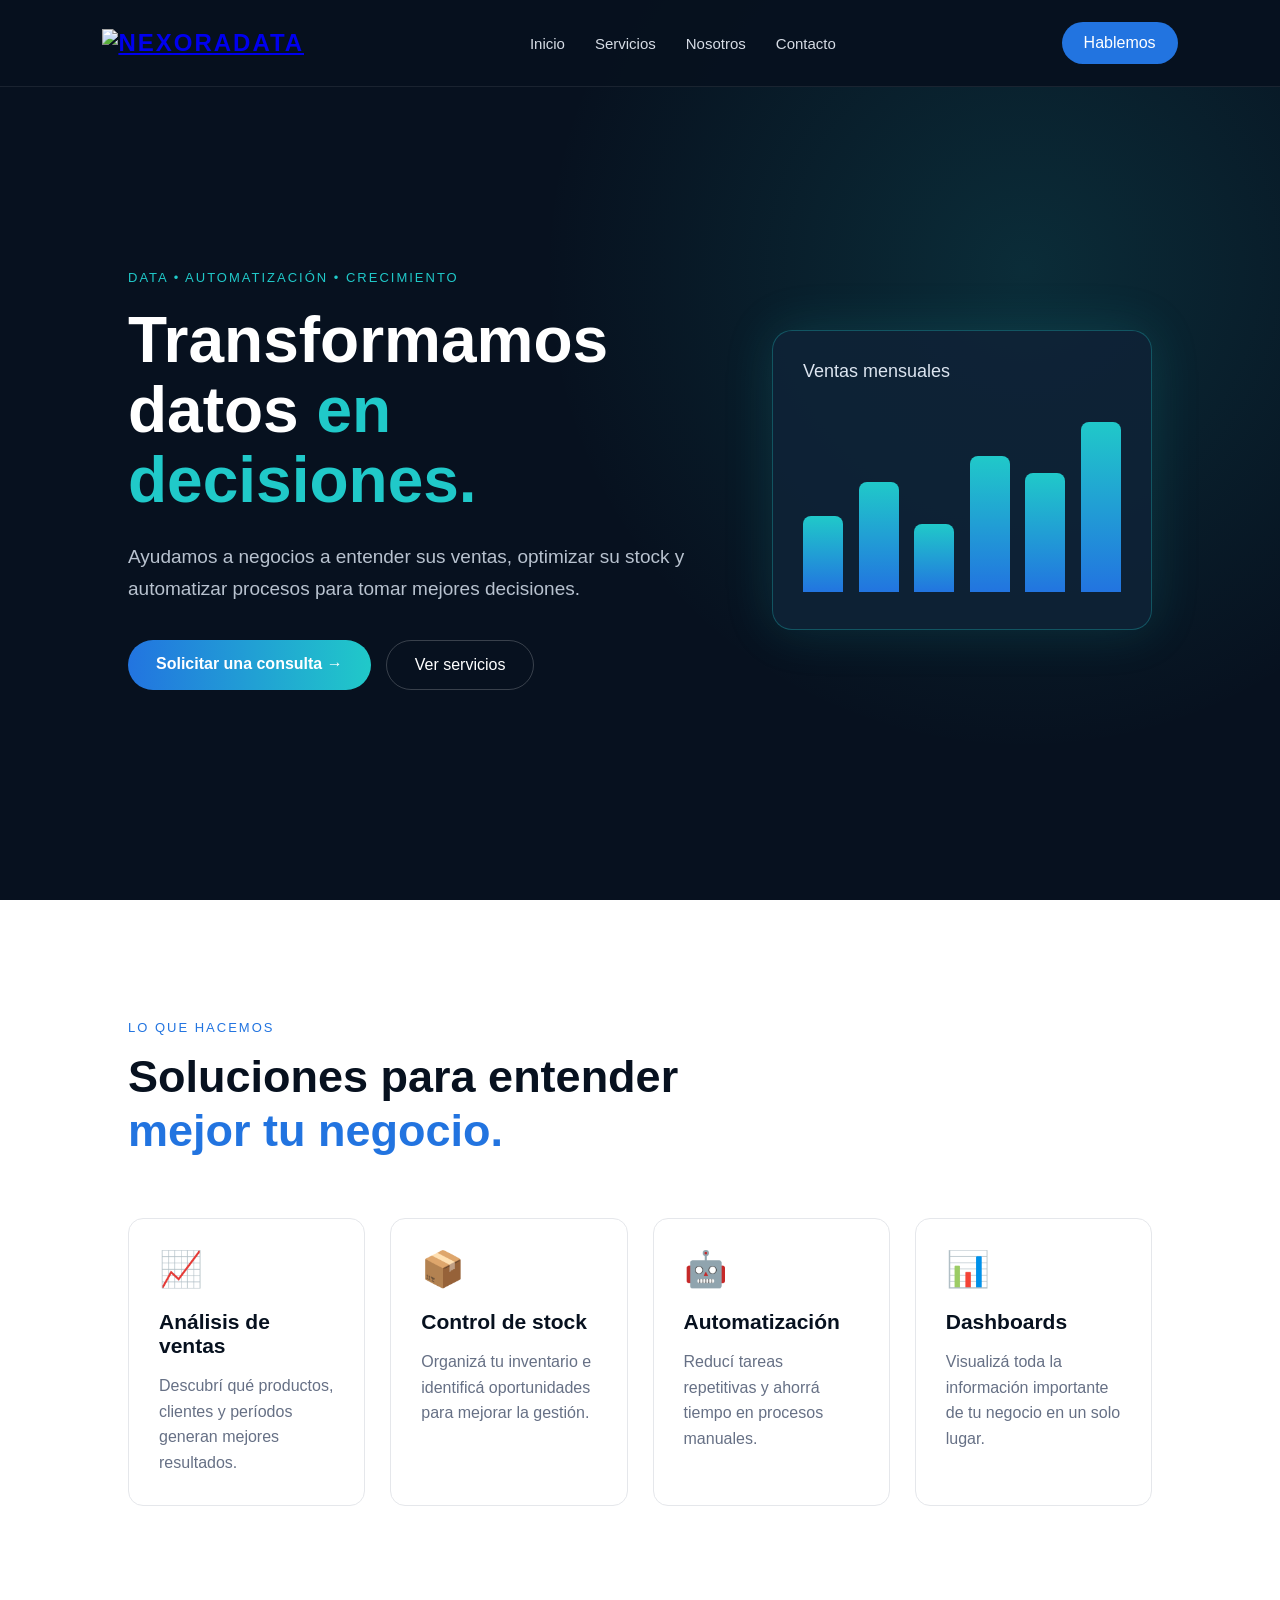
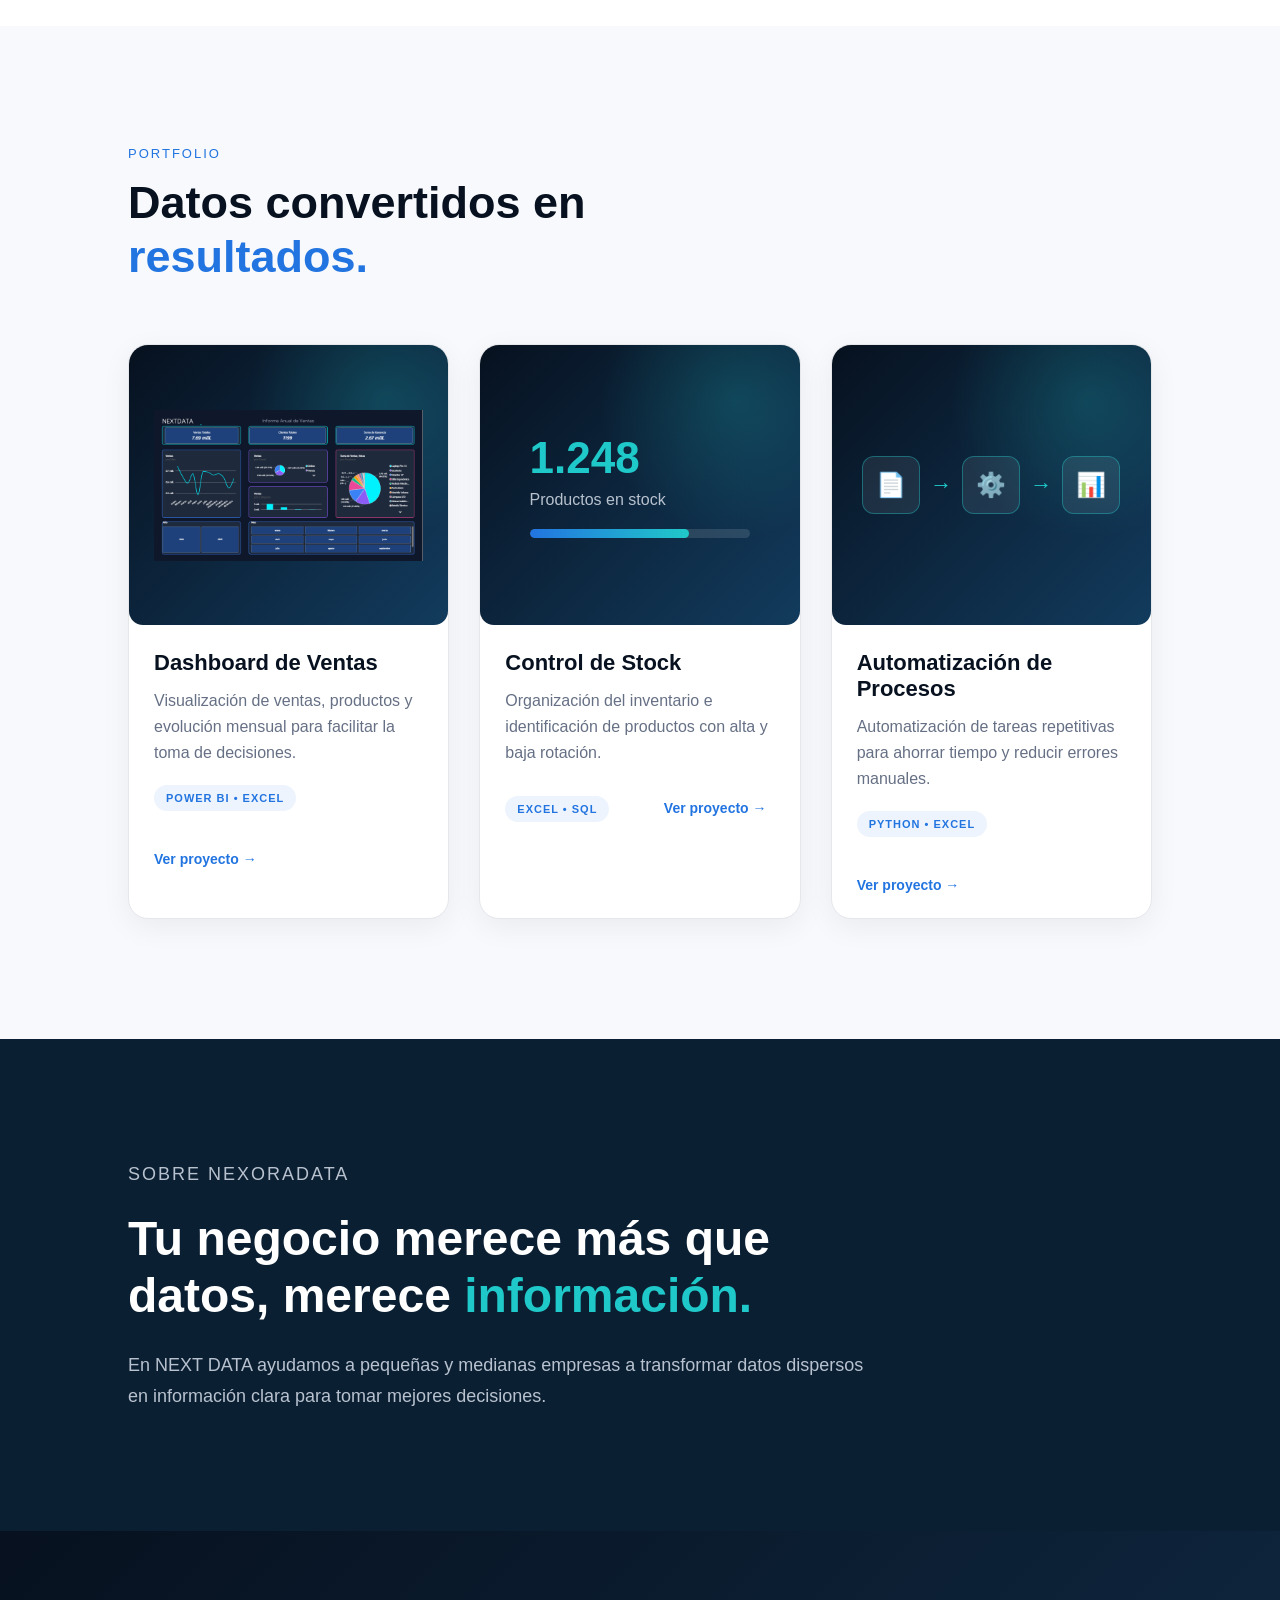
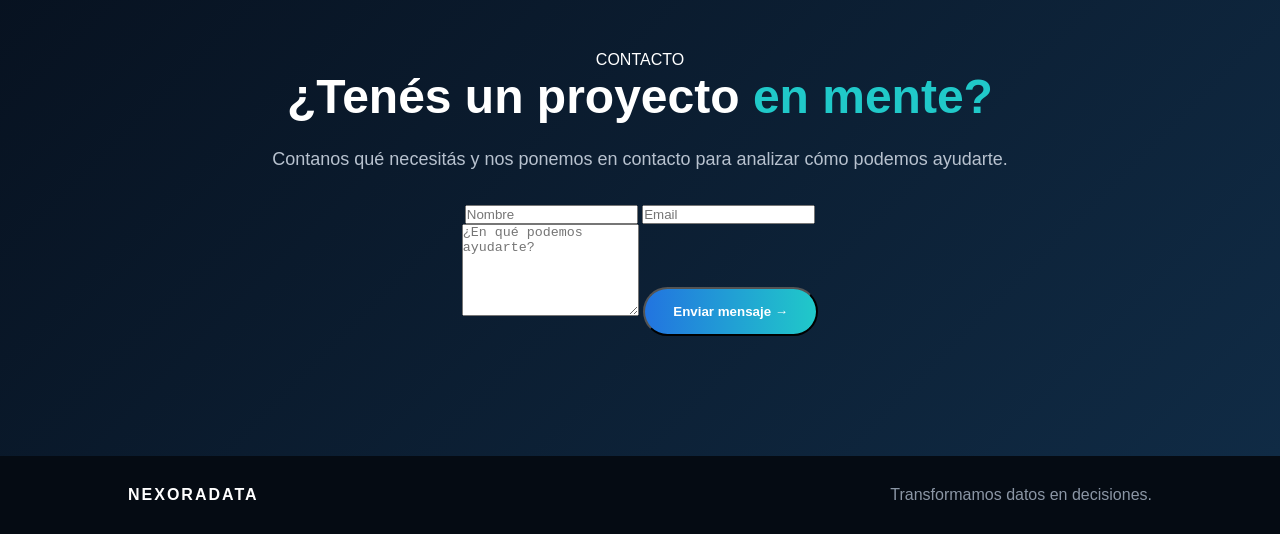
==== index.html @ c432105e "Update index.html" ====
<!DOCTYPE html>
<html lang="es">

<head>
    <meta charset="UTF-8">
    <meta name="viewport" content="width=device-width, initial-scale=1.0">

    <title>NEXORADATA | Transformamos datos en decisiones</title>

    <link rel="stylesheet" href="style.css">
</head>

<body>

    <!-- NAVEGACIÓN -->
    <header>

        <a href="#" class="logo">
            <img src="logo-nexoradata.png" alt="NEXORADATA">
        </a>

        <nav>
            <a href="#inicio">Inicio</a>
            <a href="#servicios">Servicios</a>
            <a href="#nosotros">Nosotros</a>
            <a href="#contacto">Contacto</a>
        </nav>

        <a href="#contacto" class="btn-nav">Hablemos</a>

    </header>


    <!-- INICIO -->
    <section id="inicio" class="hero">

        <div class="hero-text">

            <p class="tag">DATA • AUTOMATIZACIÓN • CRECIMIENTO</p>

            <h1>
                Transformamos datos
                <span>en decisiones.</span>
            </h1>

            <p class="hero-description">
                Ayudamos a negocios a entender sus ventas,
                optimizar su stock y automatizar procesos
                para tomar mejores decisiones.
            </p>

            <div class="hero-buttons">

                <a href="#contacto" class="btn-primary">
                    Solicitar una consulta →
                </a>

                <a href="#servicios" class="btn-secondary">
                    Ver servicios
                </a>

            </div>

        </div>


        <div class="hero-visual">

            <div class="dashboard-card">

                <div class="chart-title">
                    Ventas mensuales
                </div>

                <div class="chart">

                    <div class="bar bar1"></div>
                    <div class="bar bar2"></div>
                    <div class="bar bar3"></div>
                    <div class="bar bar4"></div>
                    <div class="bar bar5"></div>
                    <div class="bar bar6"></div>

                </div>

            </div>

        </div>

    </section>


    <!-- SERVICIOS -->
    <section id="servicios" class="services">

        <div class="section-title">

            <p>LO QUE HACEMOS</p>

            <h2>
                Soluciones para entender
                <span>mejor tu negocio.</span>
            </h2>

        </div>


        <div class="services-grid">

            <div class="service-card">

                <div class="icon">📈</div>

                <h3>Análisis de ventas</h3>

                <p>
                    Descubrí qué productos, clientes y períodos
                    generan mejores resultados.
                </p>

            </div>


            <div class="service-card">

                <div class="icon">📦</div>

                <h3>Control de stock</h3>

                <p>
                    Organizá tu inventario e identificá
                    oportunidades para mejorar la gestión.
                </p>

            </div>


            <div class="service-card">

                <div class="icon">🤖</div>

                <h3>Automatización</h3>

                <p>
                    Reducí tareas repetitivas y ahorrá
                    tiempo en procesos manuales.
                </p>

            </div>


            <div class="service-card">

                <div class="icon">📊</div>

                <h3>Dashboards</h3>

                <p>
                    Visualizá toda la información importante
                    de tu negocio en un solo lugar.
                </p>

            </div>

        </div>

    </section>


    <!-- PORTFOLIO -->
    <section id="portfolio" class="portfolio">

        <div class="section-title">

            <p>PORTFOLIO</p>

            <h2>
                Datos convertidos en
                <span>resultados.</span>
            </h2>

        </div>


        <div class="portfolio-grid">


            <!-- PROYECTO 1 -->
            <div class="portfolio-card">

                <div class="portfolio-visual dashboard-preview">

                    <img src="dashboard-ventas.png" alt="Dashboard de Ventas en Power BI">

                </div>

                <h3>Dashboard de Ventas</h3>

                <p>
                    Visualización de ventas, productos y evolución
                    mensual para facilitar la toma de decisiones.
                </p>

                <span class="portfolio-tag">
                    POWER BI • EXCEL
                </span>

                <a href="proyecto-ventas.html" class="portfolio-link">
                    Ver proyecto →
                </a>

            </div>


            <!-- PROYECTO 2 -->
            <div class="portfolio-card">

                <div class="portfolio-visual">

                    <div class="stock-dashboard">

                        <div class="stock-number">
                            1.248
                        </div>

                        <div class="stock-label">
                            Productos en stock
                        </div>

                        <div class="stock-progress">

                            <div class="progress-fill"></div>

                        </div>

                    </div>

                </div>

                <h3>Control de Stock</h3>

                <p>
                    Organización del inventario e identificación
                    de productos con alta y baja rotación.
                </p>

                <span class="portfolio-tag">
                    EXCEL • SQL
                </span>

                <a href="#" class="portfolio-link">
                    Ver proyecto →
                </a>

            </div>


            <!-- PROYECTO 3 -->
            <div class="portfolio-card">

                <div class="portfolio-visual">

                    <div class="automation-visual">

                        <div class="automation-box">
                            📄
                        </div>

                        <div class="automation-arrow">
                            →
                        </div>

                        <div class="automation-box">
                            ⚙️
                        </div>

                        <div class="automation-arrow">
                            →
                        </div>

                        <div class="automation-box">
                            📊
                        </div>

                    </div>

                </div>

                <h3>Automatización de Procesos</h3>

                <p>
                    Automatización de tareas repetitivas para
                    ahorrar tiempo y reducir errores manuales.
                </p>

                <span class="portfolio-tag">
                    PYTHON • EXCEL
                </span>

                <a href="#" class="portfolio-link">
                    Ver proyecto →
                </a>

            </div>


        </div>

    </section>


    <!-- NOSOTROS -->
    <section id="nosotros" class="about">

        <div class="about-content">

            <p class="tag">
                SOBRE NEXORADATA
            </p>

            <h2>
                Tu negocio merece más que datos,
                merece <span>información.</span>
            </h2>

            <p>
                En NEXT DATA ayudamos a pequeñas y medianas
                empresas a transformar datos dispersos en
                información clara para tomar mejores decisiones.
            </p>

        </div>

    </section>

    <!-- CONTACTO -->
    <section id="contacto" class="contact">

        <div class="contact-content">

            <div class="contact-text">
                <span class="section-tag">CONTACTO</span>

                <h2>
                    ¿Tenés un proyecto
                    <span>en mente?</span>
                </h2>

                <p>
                    Contanos qué necesitás y nos ponemos en contacto
                    para analizar cómo podemos ayudarte.
                </p>
            </div>

            <form class="contact-form" action="https://formspree.io/f/mrpgjbvw" method="POST">

                <div class="form-row">

                    <input type="text" name="nombre" placeholder="Nombre" required>

                    <input type="email" name="email" placeholder="Email" required>

                </div>

                <textarea name="mensaje" placeholder="¿En qué podemos ayudarte?" rows="6" required></textarea>

                <button type="submit" class="btn-primary">
                    Enviar mensaje →
                </button>

            </form>

        </div>

    </section>
    <!-- FOOTER -->
    <footer>

        <div>
            <strong>NEXORADATA</strong>
        </div>

        <p>
            Transformamos datos en decisiones.
        </p>

    </footer>


    <script src="script.js"></script>

</body>
<script>
    const form = document.querySelector(".contact-form");

    form.addEventListener("submit", async function (event) {
        event.preventDefault();

        const button = form.querySelector("button");

        button.disabled = true;
        button.textContent = "Enviando...";

        const data = new FormData(form);

        try {
            const response = await fetch(form.action, {
                method: "POST",
                body: data,
                headers: {
                    "Accept": "application/json"
                }
            });

            if (response.ok) {
                form.reset();
                button.textContent = "¡Mensaje enviado! ✓";

                setTimeout(() => {
                    button.disabled = false;
                    button.textContent = "Enviar mensaje →";
                }, 4000);

            } else {
                button.disabled = false;
                button.textContent = "Error al enviar";
            }

        } catch (error) {
            button.disabled = false;
            button.textContent = "Error al enviar";
        }
    });
</script>

</html>
---- style.css ----
/* =========================
   CONFIGURACIÓN GENERAL
========================= */

* {
    margin: 0;
    padding: 0;
    box-sizing: border-box;
}

html {
    scroll-behavior: smooth;
}

body {
    font-family: Arial, Helvetica, sans-serif;
    background-color: #07111f;
    color: #ffffff;
}


/* =========================
   NAVEGACIÓN
========================= */

header {
    width: 100%;
    padding: 22px 8%;

    display: flex;
    align-items: center;
    justify-content: space-between;

    position: fixed;
    top: 0;

    background: rgba(7, 17, 31, 0.95);

    z-index: 1000;

    border-bottom: 1px solid rgba(255, 255, 255, 0.08);
}

.logo {
    font-size: 24px;
    font-weight: bold;
    letter-spacing: 2px;
}

.logo span {
    color: #20c9c9;
}

nav {
    display: flex;
    gap: 30px;
}

nav a {
    color: #d6dce5;
    text-decoration: none;
    font-size: 15px;

    transition: 0.3s;
}

nav a:hover {
    color: #20c9c9;
}

.btn-nav {
    text-decoration: none;

    background: #2274e0;

    color: white;

    padding: 12px 22px;

    border-radius: 30px;

    transition: 0.3s;
}

.btn-nav:hover {
    transform: translateY(-2px);
    background: #20c9c9;
}


/* =========================
   HERO
========================= */

.hero {

    min-height: 100vh;

    display: flex;

    align-items: center;

    justify-content: space-between;

    padding:

        140px 10% 80px;

    gap: 60px;

    background:

        radial-gradient(circle at 80% 30%,
            rgba(32, 201, 201, 0.15),
            transparent 40%),

        #07111f;
}


.hero-text {
    max-width: 600px;
}

.tag {

    color: #20c9c9;

    font-size: 13px;

    letter-spacing: 2px;

    margin-bottom: 20px;
}


.hero h1 {

    font-size: 64px;

    line-height: 1.1;

    margin-bottom: 25px;
}

.hero h1 span {

    color: #20c9c9;
}


.hero-description {

    font-size: 19px;

    line-height: 1.7;

    color: #b8c2cf;

    margin-bottom: 35px;
}


.hero-buttons {

    display: flex;

    gap: 15px;
}


.btn-primary {

    display: inline-block;

    text-decoration: none;

    background: linear-gradient(90deg,
            #2274e0,
            #20c9c9);

    color: white;

    padding: 15px 28px;

    border-radius: 30px;

    transition: 0.3s;

    font-weight: bold;
}

.btn-primary:hover {

    transform:

        translateY(-3px);
}


.btn-secondary {

    display: inline-block;

    text-decoration: none;

    border:

        1px solid rgba(255, 255, 255, 0.2);

    color: white;

    padding:

        15px 28px;

    border-radius: 30px;

    transition: 0.3s;
}

.btn-secondary:hover {

    background:

        rgba(255, 255, 255, 0.08);
}


/* =========================
   DASHBOARD VISUAL
========================= */

.hero-visual {

    display: flex;

    align-items: center;

    justify-content: center;
}


.dashboard-card {

    width: 380px;

    height: 300px;

    padding: 30px;

    border-radius: 20px;

    background:

        rgba(15, 35, 55, 0.9);

    border:

        1px solid rgba(32, 201, 201, 0.3);

    box-shadow:

        0 0 50px rgba(32, 201, 201, 0.15);
}


.chart-title {

    font-size: 18px;

    margin-bottom: 40px;

    color: #dce5f0;
}


.chart {

    height: 170px;

    display: flex;

    align-items: flex-end;

    justify-content: space-between;

    gap: 15px;
}


.bar {

    width: 40px;

    background:

        linear-gradient(to top,
            #2274e0,
            #20c9c9);

    border-radius:

        8px 8px 0 0;

    transition: 0.3s;
}


.bar:hover {

    transform:

        scaleY(1.08);

    transform-origin:

        bottom;
}


.bar1 {
    height: 45%;
}

.bar2 {
    height: 65%;
}

.bar3 {
    height: 40%;
}

.bar4 {
    height: 80%;
}

.bar5 {
    height: 70%;
}

.bar6 {
    height: 100%;
}


/* =========================
   SERVICIOS
========================= */

.services {

    padding:

        120px 10%;

    background:

        #ffffff;

    color:

        #07111f;
}


.section-title {

    max-width:

        650px;

    margin-bottom:

        60px;
}


.section-title p {

    color:

        #2274e0;

    font-size:

        13px;

    letter-spacing:

        2px;

    margin-bottom:

        15px;
}


.section-title h2 {

    font-size:

        45px;

    line-height:

        1.2;
}


.section-title h2 span {

    color:

        #2274e0;
}


.services-grid {

    display:

        grid;

    grid-template-columns:

        repeat(4, 1fr);

    gap:

        25px;
}


.service-card {

    padding:

        30px;

    border-radius:

        15px;

    border:

        1px solid #e5e7eb;

    transition:

        0.3s;
}


.service-card:hover {

    transform:

        translateY(-8px);

    box-shadow:

        0 15px 40px rgba(0, 0, 0, 0.08);
}


.icon {

    font-size:

        35px;

    margin-bottom:

        20px;
}


.service-card h3 {

    font-size:

        21px;

    margin-bottom:

        15px;
}


.service-card p {

    color:

        #667085;

    line-height:

        1.6;
}


/* =========================
   NOSOTROS
========================= */

.about {

    padding:

        120px 10%;

    background:

        #0b1f33;
}


.about-content {

    max-width:

        750px;
}


.about h2 {

    font-size:

        48px;

    line-height:

        1.2;

    margin-bottom:

        25px;
}


.about h2 span {

    color:

        #20c9c9;
}


.about p {

    font-size:

        18px;

    color:

        #b8c2cf;

    line-height:

        1.7;
}


/* =========================
   CONTACTO
========================= */

.contact {

    text-align:

        center;

    padding:

        120px 10%;

    background:

        linear-gradient(135deg,
            #07111f,
            #102b45);
}


.contact h2 {

    font-size:

        48px;

    max-width:

        750px;

    margin:

        auto;

    margin-bottom:

        25px;
}


.contact h2 span {

    color:

        #20c9c9;
}


.contact p {

    color:

        #b8c2cf;

    font-size:

        18px;

    margin-bottom:

        35px;
}


/* =========================
   FOOTER
========================= */

footer {

    padding:

        30px 10%;

    display:

        flex;

    justify-content:

        space-between;

    align-items:

        center;

    background:

        #050b13;

    color:

        #8b96a5;
}


footer strong {

    color:

        white;

    letter-spacing:

        2px;
}


/* =========================
   RESPONSIVE
========================= */

@media (max-width: 900px) {

    nav {

        display:

            none;
    }


    .hero {

        flex-direction:

            column;

        text-align:

            center;
    }


    .hero-buttons {

        justify-content:

            center;
    }


    .hero h1 {

        font-size:

            48px;
    }


    .services-grid {

        grid-template-columns:

            repeat(2, 1fr);
    }
}


@media (max-width: 600px) {

    .hero h1 {

        font-size:

            38px;
    }


    .dashboard-card {

        width:

            100%;
    }


    .services-grid {

        grid-template-columns:

            1fr;
    }


    .section-title h2,

    .about h2,

    .contact h2 {

        font-size:

            35px;
    }


    footer {

        flex-direction:

            column;

        gap:

            10px;

        text-align:

            center;
    }
}

/* =========================
   PORTFOLIO
========================= */

.portfolio {
    padding: 120px 10%;
    background: #f7f9fc;
    color: #07111f;
}

.portfolio-grid {
    display: grid;
    grid-template-columns: repeat(3, 1fr);
    gap: 30px;
}

/* TARJETAS */

.portfolio-card {
    background: #ffffff;
    border-radius: 20px;
    border: 1px solid #e5e7eb;
    overflow: hidden;
    transition: all 0.35s ease;
    box-shadow: 0 8px 30px rgba(7, 17, 31, 0.06);
}

.portfolio-card:hover {
    transform: translateY(-10px);
    box-shadow: 0 25px 60px rgba(7, 17, 31, 0.13);
}

/* VISUAL DEL PROYECTO */

.portfolio-visual {
    height: 210px;
    background:
        radial-gradient(circle at 80% 20%,
            rgba(32, 201, 201, 0.20),
            transparent 40%),
        linear-gradient(135deg, #07111f, #123b5d);

    display: flex;
    align-items: center;
    justify-content: center;

    padding: 25px;
}

/* CONTENIDO */

.portfolio-card h3 {
    font-size: 22px;
    margin: 25px 25px 12px;
}

.portfolio-card p {
    color: #667085;
    line-height: 1.6;
    margin: 0 25px 20px;
}

.portfolio-tag {
    display: inline-block;

    margin: 0 25px 25px;

    padding: 7px 12px;

    border-radius: 20px;

    background: rgba(34, 116, 224, 0.08);

    color: #2274e0;

    font-size: 11px;

    letter-spacing: 1px;

    font-weight: bold;
}

/* =========================
   MINI DASHBOARD
========================= */

.mini-dashboard {
    width: 88%;
}

.dashboard-top {
    display: flex;
    justify-content: space-between;
    align-items: center;

    color: white;

    margin-bottom: 25px;
}

.dashboard-top span {
    font-size: 11px;
    color: #9fb6c9;
    letter-spacing: 1px;
}

.dashboard-top strong {
    font-size: 25px;
}

.mini-chart {
    height: 100px;

    display: flex;
    align-items: flex-end;
    justify-content: space-between;

    gap: 10px;
}

.mini-bar {
    width: 100%;

    background: linear-gradient(to top,
            #2274e0,
            #20c9c9);

    border-radius: 5px 5px 0 0;

    transition: 0.3s;
}

.mini-bar:hover {
    transform: scaleY(1.08);
    transform-origin: bottom;
}

.b1 {
    height: 40%;
}

.b2 {
    height: 65%;
}

.b3 {
    height: 50%;
}

.b4 {
    height: 90%;
}

.b5 {
    height: 75%;
}

/* =========================
   STOCK DASHBOARD
========================= */

.stock-dashboard {
    width: 82%;
    color: white;
}

.stock-number {
    font-size: 44px;
    font-weight: bold;
    color: #20c9c9;
}

.stock-label {
    color: #b8c2cf;

    margin-top: 8px;
    margin-bottom: 20px;
}

.stock-progress {
    width: 100%;
    height: 9px;

    background: rgba(255, 255, 255, 0.12);

    border-radius: 20px;

    overflow: hidden;
}

.progress-fill {
    width: 72%;
    height: 100%;

    background: linear-gradient(90deg,
            #2274e0,
            #20c9c9);

    border-radius: 20px;
}

/* =========================
   AUTOMATIZACIÓN
========================= */

.automation-visual {
    display: flex;
    align-items: center;
    justify-content: center;

    gap: 10px;
}

.automation-box {
    width: 58px;
    height: 58px;

    background: rgba(255, 255, 255, 0.08);

    border: 1px solid rgba(32, 201, 201, 0.4);

    border-radius: 12px;

    display: flex;
    align-items: center;
    justify-content: center;

    font-size: 24px;

    transition: 0.3s;
}

.automation-box:hover {
    transform: translateY(-5px);
    background: rgba(32, 201, 201, 0.12);
}

.automation-arrow {
    color: #20c9c9;
    font-size: 22px;
    font-weight: bold;
}

/* =========================
   RESPONSIVE PORTFOLIO
========================= */

@media (max-width: 1100px) {

    .portfolio-grid {
        grid-template-columns: repeat(2, 1fr);
    }

}

@media (max-width: 900px) {

    .portfolio-grid {
        grid-template-columns: 1fr;
    }

    .portfolio-card {
        max-width: 600px;
        margin: auto;
        width: 100%;
    }

}

@media (max-width: 600px) {

    .portfolio {
        padding: 90px 6%;
    }

    .portfolio-visual {
        height: 190px;
    }

    .portfolio-card h3 {
        font-size: 20px;
    }

}

/* =========================
   BOTÓN DE PROYECTOS
========================= */

.portfolio-link {
    display: block;

    margin: 0 25px 25px;

    color: #2274e0;

    text-decoration: none;

    font-size: 14px;

    font-weight: bold;

    transition: 0.3s;
}

.portfolio-link:hover {
    color: #20c9c9;

    transform: translateX(5px);
}
/* =========================
   DASHBOARD POWER BI
========================= */

.dashboard-preview {
    width: 100%;
    height: 280px;
    overflow: hidden;
    border-radius: 14px;
    display: flex;
    align-items: center;
    justify-content: center;
}

.dashboard-preview img {
    width: 100%;
    height: 100%;
    object-fit: contain;
    display: block;
}
.portfolio-visual {
    width: 100%;
    height: 280px;
    overflow: hidden;
    border-radius: 14px;
    display: flex;
    align-items: center;
    justify-content: center;
}

.portfolio-visual img {
    width: 100%;
    height: 100%;
    object-fit: contain;
    display: block;
}
.portfolio-card {
    transition: transform 0.3s ease, box-shadow 0.3s ease;
}

.portfolio-card:hover {
    transform: translateY(-6px);
    box-shadow: 0 12px 30px rgba(0, 0, 0, 0.18);
}
.portfolio-link {
    display: inline-block;
    margin-top: 15px;
    font-weight: 600;
    text-decoration: none;
    transition: transform 0.2s ease;
}

.portfolio-link:hover {
    transform: translateX(5px);
}
/* =========================
   PÁGINA DE PROYECTO
========================= */

.project-detail {
    max-width: 1200px;
    margin: 0 auto;
    padding: 80px 20px;
}

.project-hero {
    text-align: center;
    margin-bottom: 50px;
}

.project-hero h1 {
    font-size: 42px;
    margin: 15px 0;
}

.project-hero p {
    max-width: 750px;
    margin: 0 auto;
    line-height: 1.7;
}

.project-dashboard {
    width: 100%;
    background: #fff;
    border-radius: 18px;
    padding: 20px;
    box-sizing: border-box;
    box-shadow: 0 15px 40px rgba(0, 0, 0, 0.12);
    margin-bottom: 50px;
}

.project-dashboard img {
    width: 100%;
    height: auto;
    display: block;
    border-radius: 10px;
}

.project-info {
    display: grid;
    grid-template-columns: repeat(3, 1fr);
    gap: 25px;
    margin-bottom: 50px;
}

.project-info > div {
    padding: 25px;
    border-radius: 14px;
    background: rgba(255, 255, 255, 0.05);
}

.project-info h2 {
    margin-bottom: 10px;
}

.project-info p {
    line-height: 1.6;
}

.project-back {
    text-align: center;
}

.project-back a {
    text-decoration: none;
    font-weight: 600;
}

@media (max-width: 768px) {

    .project-hero h1 {
        font-size: 32px;
    }

    .project-info {
        grid-template-columns: 1fr;
    }

}
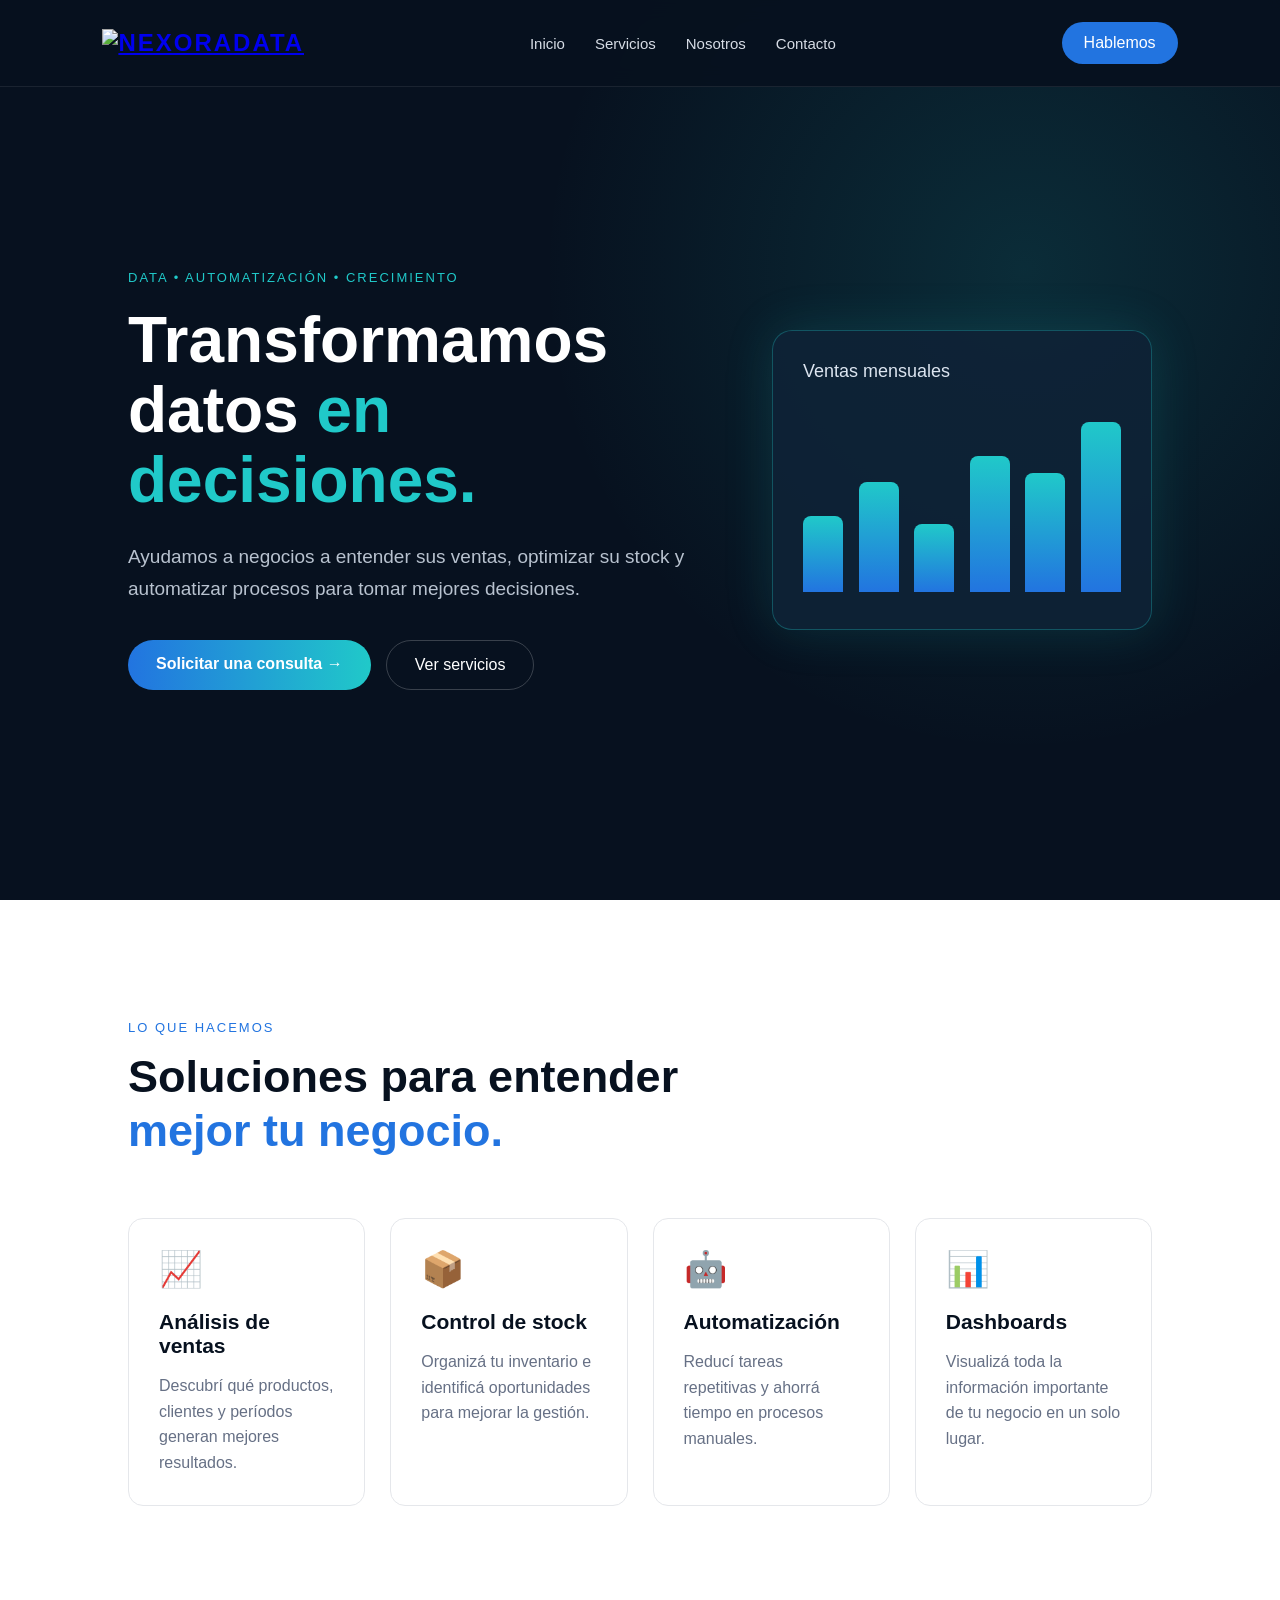
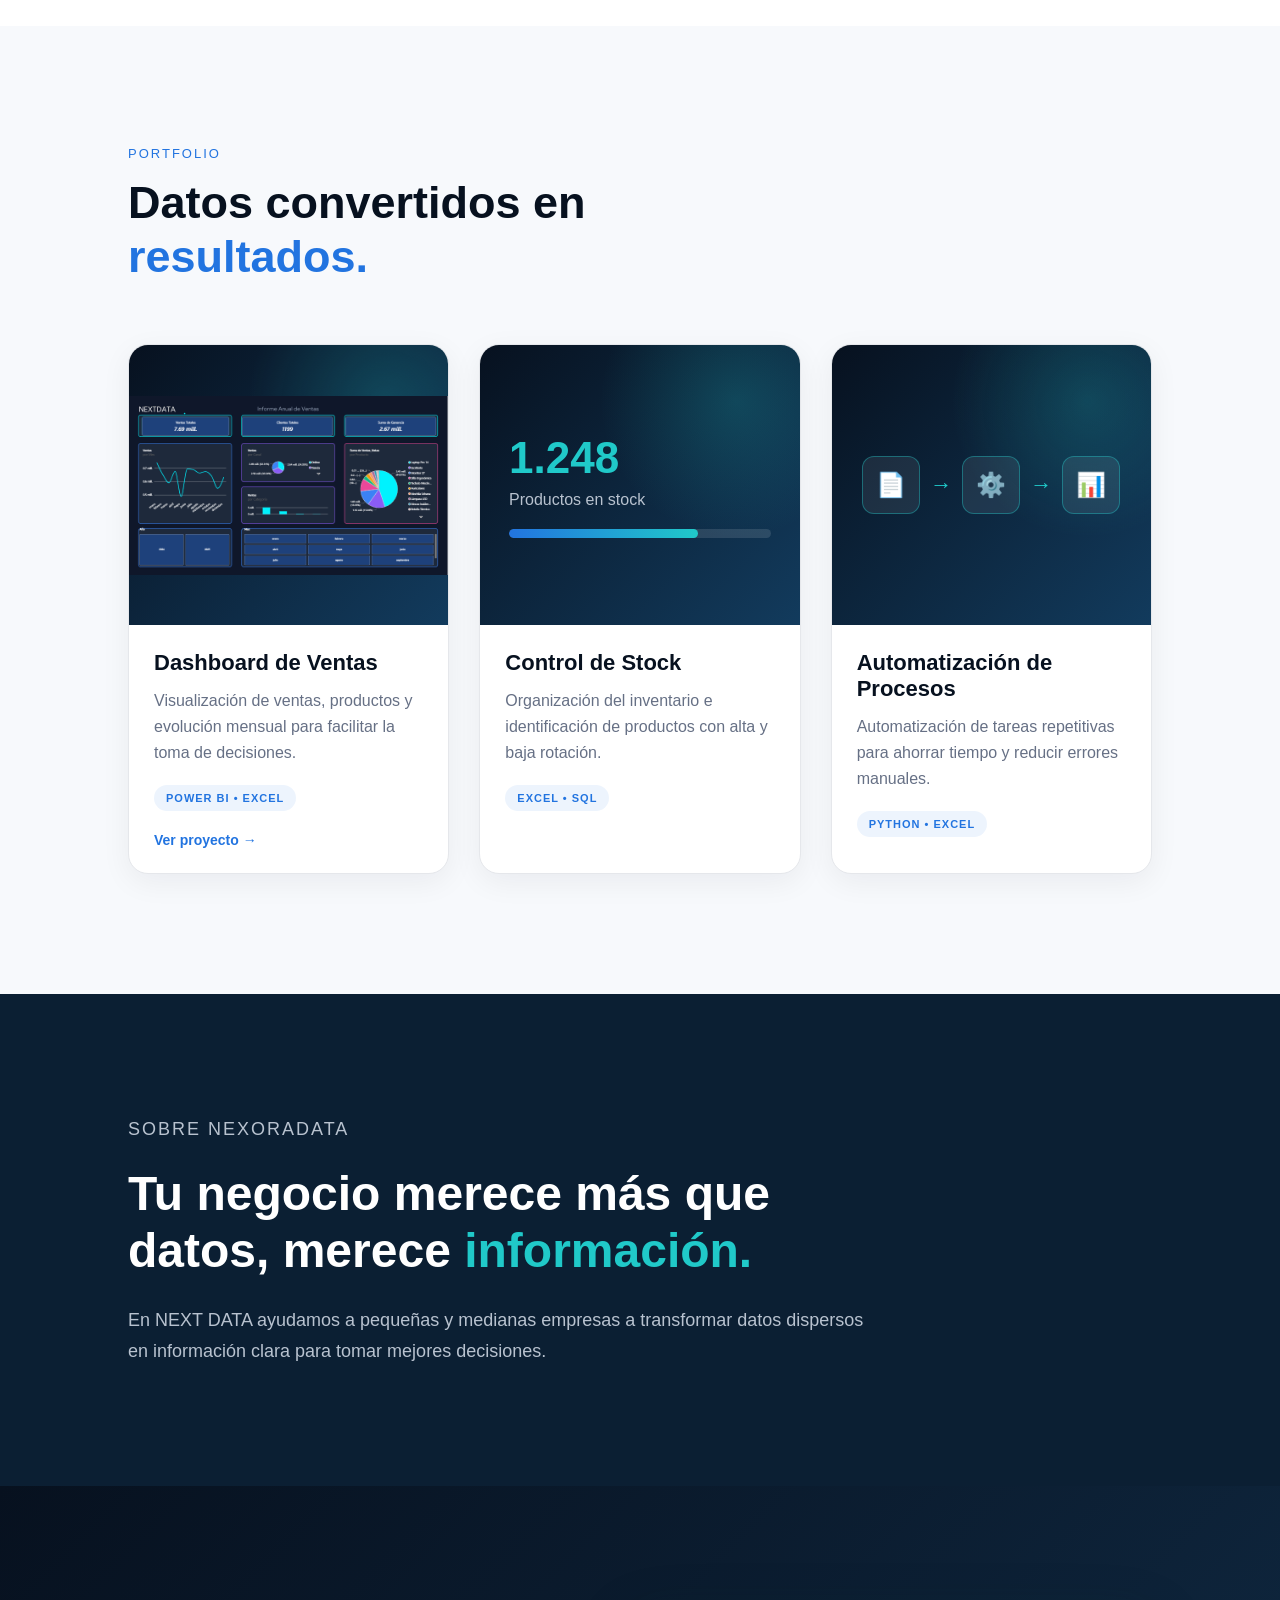
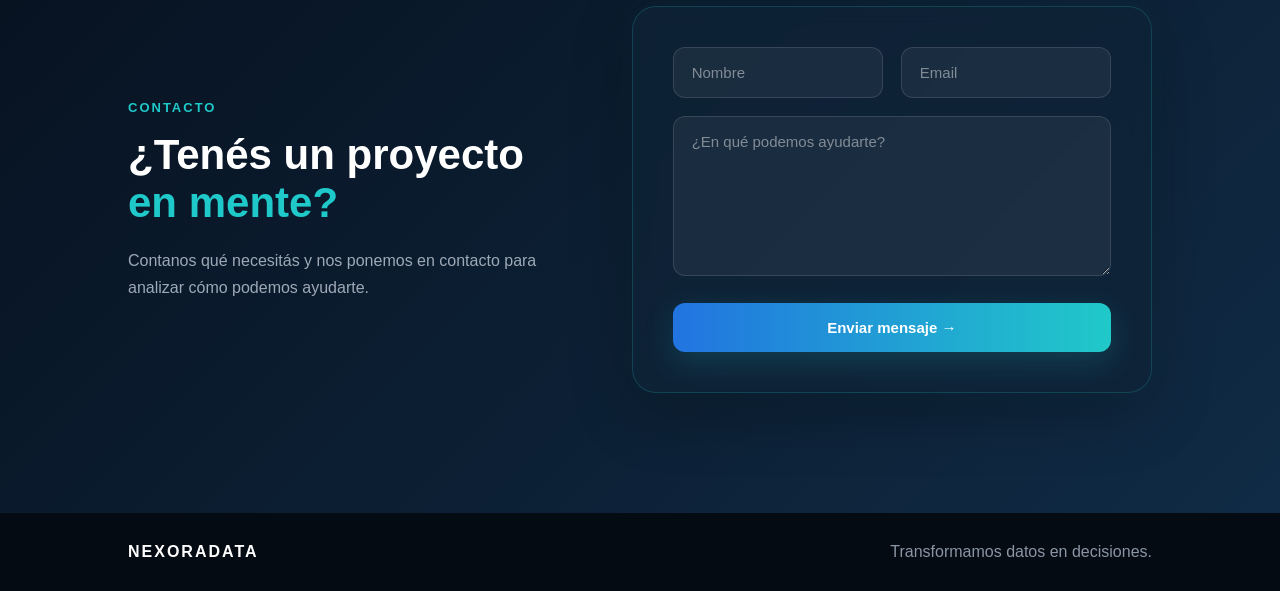
==== commit 260e58b4: "Update index.html" ====
--- a/index.html
+++ b/index.html
@@ -248,10 +248,6 @@
                     EXCEL • SQL
                 </span>
 
-                <a href="#" class="portfolio-link">
-                    Ver proyecto →
-                </a>
-
             </div>
 
 
@@ -296,10 +292,6 @@
                 <span class="portfolio-tag">
                     PYTHON • EXCEL
                 </span>
-
-                <a href="#" class="portfolio-link">
-                    Ver proyecto →
-                </a>
 
             </div>
 
--- a/style.css
+++ b/style.css
@@ -1,3 +1,4 @@
+
 /* =========================
    CONFIGURACIÓN GENERAL
 ========================= */
@@ -33,12 +34,15 @@
 
     position: fixed;
     top: 0;
+    left: 0;
 
     background: rgba(7, 17, 31, 0.95);
 
     z-index: 1000;
 
     border-bottom: 1px solid rgba(255, 255, 255, 0.08);
+
+    backdrop-filter: blur(10px);
 }
 
 .logo {
@@ -60,7 +64,6 @@
     color: #d6dce5;
     text-decoration: none;
     font-size: 15px;
-
     transition: 0.3s;
 }
 
@@ -70,15 +73,10 @@
 
 .btn-nav {
     text-decoration: none;
-
     background: #2274e0;
-
     color: white;
-
     padding: 12px 22px;
-
     border-radius: 30px;
-
     transition: 0.3s;
 }
 
@@ -93,91 +91,68 @@
 ========================= */
 
 .hero {
-
     min-height: 100vh;
 
     display: flex;
-
     align-items: center;
-
     justify-content: space-between;
 
-    padding:
-
-        140px 10% 80px;
+    padding: 140px 10% 80px;
 
     gap: 60px;
 
     background:
-
-        radial-gradient(circle at 80% 30%,
+        radial-gradient(
+            circle at 80% 30%,
             rgba(32, 201, 201, 0.15),
-            transparent 40%),
-
+            transparent 40%
+        ),
         #07111f;
 }
-
 
 .hero-text {
     max-width: 600px;
 }
 
 .tag {
-
     color: #20c9c9;
-
     font-size: 13px;
-
     letter-spacing: 2px;
-
     margin-bottom: 20px;
 }
 
-
 .hero h1 {
-
     font-size: 64px;
-
     line-height: 1.1;
-
     margin-bottom: 25px;
 }
 
 .hero h1 span {
-
     color: #20c9c9;
 }
 
-
 .hero-description {
-
     font-size: 19px;
-
     line-height: 1.7;
-
     color: #b8c2cf;
-
     margin-bottom: 35px;
 }
 
-
 .hero-buttons {
-
     display: flex;
-
     gap: 15px;
 }
 
-
 .btn-primary {
-
     display: inline-block;
 
     text-decoration: none;
 
-    background: linear-gradient(90deg,
-            #2274e0,
-            #20c9c9);
+    background: linear-gradient(
+        90deg,
+        #2274e0,
+        #20c9c9
+    );
 
     color: white;
 
@@ -191,28 +166,19 @@
 }
 
 .btn-primary:hover {
-
-    transform:
-
-        translateY(-3px);
-}
-
+    transform: translateY(-3px);
+}
 
 .btn-secondary {
-
     display: inline-block;
 
     text-decoration: none;
 
-    border:
-
-        1px solid rgba(255, 255, 255, 0.2);
+    border: 1px solid rgba(255, 255, 255, 0.2);
 
     color: white;
 
-    padding:
-
-        15px 28px;
+    padding: 15px 28px;
 
     border-radius: 30px;
 
@@ -220,10 +186,7 @@
 }
 
 .btn-secondary:hover {
-
-    background:
-
-        rgba(255, 255, 255, 0.08);
+    background: rgba(255, 255, 255, 0.08);
 }
 
 
@@ -232,679 +195,390 @@
 ========================= */
 
 .hero-visual {
-
-    display: flex;
-
-    align-items: center;
-
-    justify-content: center;
-}
-
-
-.dashboard-card {
-
-    width: 380px;
-
-    height: 300px;
-
-    padding: 30px;
-
-    border-radius: 20px;
-
-    background:
-
-        rgba(15, 35, 55, 0.9);
-
-    border:
-
-        1px solid rgba(32, 201, 201, 0.3);
-
-    box-shadow:
-
-        0 0 50px rgba(32, 201, 201, 0.15);
-}
-
-
-.chart-title {
-
-    font-size: 18px;
-
-    margin-bottom: 40px;
-
-    color: #dce5f0;
-}
-
-
-.chart {
-
-    height: 170px;
-
-    display: flex;
-
-    align-items: flex-end;
-
-    justify-content: space-between;
-
-    gap: 15px;
-}
-
-
-.bar {
-
-    width: 40px;
-
-    background:
-
-        linear-gradient(to top,
-            #2274e0,
-            #20c9c9);
-
-    border-radius:
-
-        8px 8px 0 0;
-
-    transition: 0.3s;
-}
-
-
-.bar:hover {
-
-    transform:
-
-        scaleY(1.08);
-
-    transform-origin:
-
-        bottom;
-}
-
-
-.bar1 {
-    height: 45%;
-}
-
-.bar2 {
-    height: 65%;
-}
-
-.bar3 {
-    height: 40%;
-}
-
-.bar4 {
-    height: 80%;
-}
-
-.bar5 {
-    height: 70%;
-}
-
-.bar6 {
-    height: 100%;
-}
-
-
-/* =========================
-   SERVICIOS
-========================= */
-
-.services {
-
-    padding:
-
-        120px 10%;
-
-    background:
-
-        #ffffff;
-
-    color:
-
-        #07111f;
-}
-
-
-.section-title {
-
-    max-width:
-
-        650px;
-
-    margin-bottom:
-
-        60px;
-}
-
-
-.section-title p {
-
-    color:
-
-        #2274e0;
-
-    font-size:
-
-        13px;
-
-    letter-spacing:
-
-        2px;
-
-    margin-bottom:
-
-        15px;
-}
-
-
-.section-title h2 {
-
-    font-size:
-
-        45px;
-
-    line-height:
-
-        1.2;
-}
-
-
-.section-title h2 span {
-
-    color:
-
-        #2274e0;
-}
-
-
-.services-grid {
-
-    display:
-
-        grid;
-
-    grid-template-columns:
-
-        repeat(4, 1fr);
-
-    gap:
-
-        25px;
-}
-
-
-.service-card {
-
-    padding:
-
-        30px;
-
-    border-radius:
-
-        15px;
-
-    border:
-
-        1px solid #e5e7eb;
-
-    transition:
-
-        0.3s;
-}
-
-
-.service-card:hover {
-
-    transform:
-
-        translateY(-8px);
-
-    box-shadow:
-
-        0 15px 40px rgba(0, 0, 0, 0.08);
-}
-
-
-.icon {
-
-    font-size:
-
-        35px;
-
-    margin-bottom:
-
-        20px;
-}
-
-
-.service-card h3 {
-
-    font-size:
-
-        21px;
-
-    margin-bottom:
-
-        15px;
-}
-
-
-.service-card p {
-
-    color:
-
-        #667085;
-
-    line-height:
-
-        1.6;
-}
-
-
-/* =========================
-   NOSOTROS
-========================= */
-
-.about {
-
-    padding:
-
-        120px 10%;
-
-    background:
-
-        #0b1f33;
-}
-
-
-.about-content {
-
-    max-width:
-
-        750px;
-}
-
-
-.about h2 {
-
-    font-size:
-
-        48px;
-
-    line-height:
-
-        1.2;
-
-    margin-bottom:
-
-        25px;
-}
-
-
-.about h2 span {
-
-    color:
-
-        #20c9c9;
-}
-
-
-.about p {
-
-    font-size:
-
-        18px;
-
-    color:
-
-        #b8c2cf;
-
-    line-height:
-
-        1.7;
-}
-
-
-/* =========================
-   CONTACTO
-========================= */
-
-.contact {
-
-    text-align:
-
-        center;
-
-    padding:
-
-        120px 10%;
-
-    background:
-
-        linear-gradient(135deg,
-            #07111f,
-            #102b45);
-}
-
-
-.contact h2 {
-
-    font-size:
-
-        48px;
-
-    max-width:
-
-        750px;
-
-    margin:
-
-        auto;
-
-    margin-bottom:
-
-        25px;
-}
-
-
-.contact h2 span {
-
-    color:
-
-        #20c9c9;
-}
-
-
-.contact p {
-
-    color:
-
-        #b8c2cf;
-
-    font-size:
-
-        18px;
-
-    margin-bottom:
-
-        35px;
-}
-
-
-/* =========================
-   FOOTER
-========================= */
-
-footer {
-
-    padding:
-
-        30px 10%;
-
-    display:
-
-        flex;
-
-    justify-content:
-
-        space-between;
-
-    align-items:
-
-        center;
-
-    background:
-
-        #050b13;
-
-    color:
-
-        #8b96a5;
-}
-
-
-footer strong {
-
-    color:
-
-        white;
-
-    letter-spacing:
-
-        2px;
-}
-
-
-/* =========================
-   RESPONSIVE
-========================= */
-
-@media (max-width: 900px) {
-
-    nav {
-
-        display:
-
-            none;
-    }
-
-
-    .hero {
-
-        flex-direction:
-
-            column;
-
-        text-align:
-
-            center;
-    }
-
-
-    .hero-buttons {
-
-        justify-content:
-
-            center;
-    }
-
-
-    .hero h1 {
-
-        font-size:
-
-            48px;
-    }
-
-
-    .services-grid {
-
-        grid-template-columns:
-
-            repeat(2, 1fr);
-    }
-}
-
-
-@media (max-width: 600px) {
-
-    .hero h1 {
-
-        font-size:
-
-            38px;
-    }
-
-
-    .dashboard-card {
-
-        width:
-
-            100%;
-    }
-
-
-    .services-grid {
-
-        grid-template-columns:
-
-            1fr;
-    }
-
-
-    .section-title h2,
-
-    .about h2,
-
-    .contact h2 {
-
-        font-size:
-
-            35px;
-    }
-
-
-    footer {
-
-        flex-direction:
-
-            column;
-
-        gap:
-
-            10px;
-
-        text-align:
-
-            center;
-    }
-}
-
-/* =========================
-   PORTFOLIO
-========================= */
-
-.portfolio {
-    padding: 120px 10%;
-    background: #f7f9fc;
-    color: #07111f;
-}
-
-.portfolio-grid {
-    display: grid;
-    grid-template-columns: repeat(3, 1fr);
-    gap: 30px;
-}
-
-/* TARJETAS */
-
-.portfolio-card {
-    background: #ffffff;
-    border-radius: 20px;
-    border: 1px solid #e5e7eb;
-    overflow: hidden;
-    transition: all 0.35s ease;
-    box-shadow: 0 8px 30px rgba(7, 17, 31, 0.06);
-}
-
-.portfolio-card:hover {
-    transform: translateY(-10px);
-    box-shadow: 0 25px 60px rgba(7, 17, 31, 0.13);
-}
-
-/* VISUAL DEL PROYECTO */
-
-.portfolio-visual {
-    height: 210px;
-    background:
-        radial-gradient(circle at 80% 20%,
-            rgba(32, 201, 201, 0.20),
-            transparent 40%),
-        linear-gradient(135deg, #07111f, #123b5d);
-
     display: flex;
     align-items: center;
     justify-content: center;
-
-    padding: 25px;
-}
-
-/* CONTENIDO */
-
-.portfolio-card h3 {
-    font-size: 22px;
-    margin: 25px 25px 12px;
-}
-
-.portfolio-card p {
-    color: #667085;
-    line-height: 1.6;
-    margin: 0 25px 20px;
-}
-
-.portfolio-tag {
-    display: inline-block;
-
-    margin: 0 25px 25px;
-
-    padding: 7px 12px;
+}
+
+.dashboard-card {
+    width: 380px;
+    height: 300px;
+
+    padding: 30px;
 
     border-radius: 20px;
 
-    background: rgba(34, 116, 224, 0.08);
-
-    color: #2274e0;
-
-    font-size: 11px;
-
-    letter-spacing: 1px;
-
-    font-weight: bold;
-}
-
-/* =========================
-   MINI DASHBOARD
-========================= */
-
-.mini-dashboard {
-    width: 88%;
-}
-
-.dashboard-top {
-    display: flex;
-    justify-content: space-between;
-    align-items: center;
-
-    color: white;
-
-    margin-bottom: 25px;
-}
-
-.dashboard-top span {
-    font-size: 11px;
-    color: #9fb6c9;
-    letter-spacing: 1px;
-}
-
-.dashboard-top strong {
-    font-size: 25px;
-}
-
-.mini-chart {
-    height: 100px;
+    background: rgba(15, 35, 55, 0.9);
+
+    border: 1px solid rgba(32, 201, 201, 0.3);
+
+    box-shadow:
+        0 0 50px rgba(32, 201, 201, 0.15);
+}
+
+.chart-title {
+    font-size: 18px;
+    margin-bottom: 40px;
+    color: #dce5f0;
+}
+
+.chart {
+    height: 170px;
 
     display: flex;
     align-items: flex-end;
     justify-content: space-between;
 
+    gap: 15px;
+}
+
+.bar {
+    width: 40px;
+
+    background: linear-gradient(
+        to top,
+        #2274e0,
+        #20c9c9
+    );
+
+    border-radius: 8px 8px 0 0;
+
+    transition: 0.3s;
+}
+
+.bar:hover {
+    transform: scaleY(1.08);
+    transform-origin: bottom;
+}
+
+.bar1 {
+    height: 45%;
+}
+
+.bar2 {
+    height: 65%;
+}
+
+.bar3 {
+    height: 40%;
+}
+
+.bar4 {
+    height: 80%;
+}
+
+.bar5 {
+    height: 70%;
+}
+
+.bar6 {
+    height: 100%;
+}
+
+
+/* =========================
+   SERVICIOS
+========================= */
+
+.services {
+    padding: 120px 10%;
+
+    background: #ffffff;
+
+    color: #07111f;
+}
+
+.section-title {
+    max-width: 650px;
+    margin-bottom: 60px;
+}
+
+.section-title p {
+    color: #2274e0;
+
+    font-size: 13px;
+
+    letter-spacing: 2px;
+
+    margin-bottom: 15px;
+}
+
+.section-title h2 {
+    font-size: 45px;
+    line-height: 1.2;
+}
+
+.section-title h2 span {
+    color: #2274e0;
+}
+
+.services-grid {
+    display: grid;
+
+    grid-template-columns: repeat(4, 1fr);
+
+    gap: 25px;
+}
+
+.service-card {
+    padding: 30px;
+
+    border-radius: 15px;
+
+    border: 1px solid #e5e7eb;
+
+    transition: 0.3s;
+}
+
+.service-card:hover {
+    transform: translateY(-8px);
+
+    box-shadow:
+        0 15px 40px rgba(0, 0, 0, 0.08);
+}
+
+.icon {
+    font-size: 35px;
+    margin-bottom: 20px;
+}
+
+.service-card h3 {
+    font-size: 21px;
+    margin-bottom: 15px;
+}
+
+.service-card p {
+    color: #667085;
+    line-height: 1.6;
+}
+
+
+/* =========================
+   NOSOTROS
+========================= */
+
+.about {
+    padding: 120px 10%;
+    background: #0b1f33;
+}
+
+.about-content {
+    max-width: 750px;
+}
+
+.about h2 {
+    font-size: 48px;
+
+    line-height: 1.2;
+
+    margin-bottom: 25px;
+}
+
+.about h2 span {
+    color: #20c9c9;
+}
+
+.about p {
+    font-size: 18px;
+
+    color: #b8c2cf;
+
+    line-height: 1.7;
+}
+
+
+/* =========================
+   PORTFOLIO
+========================= */
+
+.portfolio {
+    padding: 120px 10%;
+
+    background: #f7f9fc;
+
+    color: #07111f;
+}
+
+.portfolio-grid {
+    display: grid;
+
+    grid-template-columns: repeat(3, 1fr);
+
+    gap: 30px;
+}
+
+.portfolio-card {
+    background: #ffffff;
+
+    border-radius: 20px;
+
+    border: 1px solid #e5e7eb;
+
+    overflow: hidden;
+
+    transition:
+        transform 0.3s ease,
+        box-shadow 0.3s ease;
+
+    box-shadow:
+        0 8px 30px rgba(7, 17, 31, 0.06);
+}
+
+.portfolio-card:hover {
+    transform: translateY(-8px);
+
+    box-shadow:
+        0 20px 50px rgba(7, 17, 31, 0.14);
+}
+
+.portfolio-visual {
+    width: 100%;
+
+    height: 280px;
+
+    overflow: hidden;
+
+    border-radius: 14px 14px 0 0;
+
+    display: flex;
+
+    align-items: center;
+
+    justify-content: center;
+
+    background:
+        radial-gradient(
+            circle at 80% 20%,
+            rgba(32, 201, 201, 0.20),
+            transparent 40%
+        ),
+        linear-gradient(
+            135deg,
+            #07111f,
+            #123b5d
+        );
+}
+
+.portfolio-visual img {
+    width: 100%;
+    height: 100%;
+
+    object-fit: contain;
+
+    display: block;
+}
+
+.portfolio-card h3 {
+    font-size: 22px;
+
+    margin: 25px 25px 12px;
+}
+
+.portfolio-card p {
+    color: #667085;
+
+    line-height: 1.6;
+
+    margin: 0 25px 20px;
+}
+
+.portfolio-tag {
+    display: inline-block;
+
+    margin: 0 25px 20px;
+
+    padding: 7px 12px;
+
+    border-radius: 20px;
+
+    background: rgba(34, 116, 224, 0.08);
+
+    color: #2274e0;
+
+    font-size: 11px;
+
+    letter-spacing: 1px;
+
+    font-weight: bold;
+}
+
+.portfolio-link {
+    display: inline-block;
+
+    margin: 0 25px 25px;
+
+    color: #2274e0;
+
+    text-decoration: none;
+
+    font-size: 14px;
+
+    font-weight: 600;
+
+    transition:
+        color 0.2s ease,
+        transform 0.2s ease;
+}
+
+.portfolio-link:hover {
+    color: #20c9c9;
+
+    transform: translateX(5px);
+}
+
+
+/* =========================
+   MINI DASHBOARD
+========================= */
+
+.mini-dashboard {
+    width: 88%;
+}
+
+.dashboard-top {
+    display: flex;
+
+    justify-content: space-between;
+
+    align-items: center;
+
+    color: white;
+
+    margin-bottom: 25px;
+}
+
+.dashboard-top span {
+    font-size: 11px;
+
+    color: #9fb6c9;
+
+    letter-spacing: 1px;
+}
+
+.dashboard-top strong {
+    font-size: 25px;
+}
+
+.mini-chart {
+    height: 100px;
+
+    display: flex;
+
+    align-items: flex-end;
+
+    justify-content: space-between;
+
     gap: 10px;
 }
 
 .mini-bar {
     width: 100%;
 
-    background: linear-gradient(to top,
-            #2274e0,
-            #20c9c9);
+    background: linear-gradient(
+        to top,
+        #2274e0,
+        #20c9c9
+    );
 
     border-radius: 5px 5px 0 0;
 
@@ -913,6 +587,7 @@
 
 .mini-bar:hover {
     transform: scaleY(1.08);
+
     transform-origin: bottom;
 }
 
@@ -935,6 +610,7 @@
 .b5 {
     height: 75%;
 }
+
 
 /* =========================
    STOCK DASHBOARD
@@ -947,7 +623,9 @@
 
 .stock-number {
     font-size: 44px;
+
     font-weight: bold;
+
     color: #20c9c9;
 }
 
@@ -955,11 +633,13 @@
     color: #b8c2cf;
 
     margin-top: 8px;
+
     margin-bottom: 20px;
 }
 
 .stock-progress {
     width: 100%;
+
     height: 9px;
 
     background: rgba(255, 255, 255, 0.12);
@@ -971,14 +651,18 @@
 
 .progress-fill {
     width: 72%;
+
     height: 100%;
 
-    background: linear-gradient(90deg,
-            #2274e0,
-            #20c9c9);
+    background: linear-gradient(
+        90deg,
+        #2274e0,
+        #20c9c9
+    );
 
     border-radius: 20px;
 }
+
 
 /* =========================
    AUTOMATIZACIÓN
@@ -986,7 +670,9 @@
 
 .automation-visual {
     display: flex;
+
     align-items: center;
+
     justify-content: center;
 
     gap: 10px;
@@ -994,6 +680,7 @@
 
 .automation-box {
     width: 58px;
+
     height: 58px;
 
     background: rgba(255, 255, 255, 0.08);
@@ -1003,7 +690,9 @@
     border-radius: 12px;
 
     display: flex;
+
     align-items: center;
+
     justify-content: center;
 
     font-size: 24px;
@@ -1013,17 +702,338 @@
 
 .automation-box:hover {
     transform: translateY(-5px);
+
     background: rgba(32, 201, 201, 0.12);
 }
 
 .automation-arrow {
     color: #20c9c9;
+
     font-size: 22px;
+
     font-weight: bold;
 }
 
-/* =========================
-   RESPONSIVE PORTFOLIO
+
+/* =========================
+   PÁGINA DE PROYECTO
+========================= */
+
+.project-detail {
+    max-width: 1200px;
+
+    margin: 0 auto;
+
+    padding: 140px 20px 80px;
+}
+
+.project-hero {
+    text-align: center;
+
+    margin-bottom: 50px;
+}
+
+.project-hero h1 {
+    font-size: 42px;
+
+    margin: 15px 0;
+}
+
+.project-hero p {
+    max-width: 750px;
+
+    margin: 0 auto;
+
+    line-height: 1.7;
+
+    color: #b8c2cf;
+}
+
+.project-dashboard {
+    width: 100%;
+
+    background: #ffffff;
+
+    border-radius: 18px;
+
+    padding: 20px;
+
+    box-shadow:
+        0 15px 40px rgba(0, 0, 0, 0.12);
+
+    margin-bottom: 50px;
+}
+
+.project-dashboard img {
+    width: 100%;
+
+    height: auto;
+
+    display: block;
+
+    border-radius: 10px;
+}
+
+.project-info {
+    display: grid;
+
+    grid-template-columns: repeat(3, 1fr);
+
+    gap: 25px;
+
+    margin-bottom: 50px;
+}
+
+.project-info > div {
+    padding: 25px;
+
+    border-radius: 14px;
+
+    background: rgba(255, 255, 255, 0.05);
+
+    border: 1px solid rgba(255, 255, 255, 0.06);
+}
+
+.project-info h2 {
+    margin-bottom: 10px;
+}
+
+.project-info p {
+    line-height: 1.6;
+
+    color: #b8c2cf;
+}
+
+.project-back {
+    text-align: center;
+}
+
+.project-back a {
+    text-decoration: none;
+
+    font-weight: 600;
+
+    color: #20c9c9;
+}
+
+
+/* =========================
+   CONTACTO
+========================= */
+
+.contact {
+    padding: 120px 10%;
+
+    background:
+        linear-gradient(
+            135deg,
+            #07111f,
+            #102b45
+        );
+}
+
+.contact-content {
+    max-width: 1100px;
+
+    margin: 0 auto;
+
+    display: grid;
+
+    grid-template-columns: 1fr 1.2fr;
+
+    gap: 70px;
+
+    align-items: center;
+}
+
+.contact-text {
+    text-align: left;
+}
+
+.section-tag {
+    font-size: 13px;
+
+    font-weight: 700;
+
+    letter-spacing: 2px;
+
+    color: #20c9c9;
+}
+
+.contact-text h2 {
+    font-size: 42px;
+
+    line-height: 1.15;
+
+    margin: 15px 0 20px;
+}
+
+.contact-text h2 span {
+    color: #20c9c9;
+}
+
+.contact-text p {
+    max-width: 450px;
+
+    line-height: 1.7;
+
+    color: #b8c2cf;
+
+    opacity: 0.85;
+}
+
+
+/* =========================
+   FORMULARIO
+========================= */
+
+.contact-form {
+    padding: 40px;
+
+    border-radius: 24px;
+
+    background: rgba(15, 35, 55, 0.75);
+
+    border: 1px solid rgba(32, 201, 201, 0.20);
+
+    box-shadow:
+        0 20px 60px rgba(0, 0, 0, 0.25),
+        0 0 40px rgba(32, 201, 201, 0.05);
+
+    backdrop-filter: blur(10px);
+}
+
+.form-row {
+    display: grid;
+
+    grid-template-columns: 1fr 1fr;
+
+    gap: 18px;
+}
+
+.contact-form input,
+.contact-form textarea {
+    width: 100%;
+
+    padding: 16px 18px;
+
+    margin-bottom: 18px;
+
+    border: 1px solid rgba(255, 255, 255, 0.12);
+
+    border-radius: 12px;
+
+    background: rgba(255, 255, 255, 0.055);
+
+    color: #ffffff;
+
+    font-family: inherit;
+
+    font-size: 15px;
+
+    outline: none;
+
+    transition:
+        border-color 0.25s ease,
+        background 0.25s ease,
+        box-shadow 0.25s ease,
+        transform 0.25s ease;
+}
+
+.contact-form input::placeholder,
+.contact-form textarea::placeholder {
+    color: rgba(255, 255, 255, 0.45);
+}
+
+.contact-form input:focus,
+.contact-form textarea:focus {
+    border-color: #20c9c9;
+
+    background: rgba(32, 201, 201, 0.07);
+
+    box-shadow:
+        0 0 0 3px rgba(32, 201, 201, 0.08),
+        0 8px 25px rgba(0, 0, 0, 0.15);
+
+    transform: translateY(-1px);
+}
+
+.contact-form textarea {
+    min-height: 160px;
+
+    resize: vertical;
+}
+
+.contact-form .btn-primary {
+    width: 100%;
+
+    border: none;
+
+    cursor: pointer;
+
+    font-family: inherit;
+
+    font-size: 15px;
+
+    padding: 16px 25px;
+
+    border-radius: 12px;
+
+    margin-top: 5px;
+
+    background: linear-gradient(
+        90deg,
+        #2274e0,
+        #20c9c9
+    );
+
+    box-shadow:
+        0 10px 30px rgba(32, 201, 201, 0.18);
+
+    transition:
+        transform 0.25s ease,
+        box-shadow 0.25s ease;
+}
+
+.contact-form .btn-primary:hover {
+    transform: translateY(-3px);
+
+    box-shadow:
+        0 15px 35px rgba(32, 201, 201, 0.30);
+}
+
+.contact-form .btn-primary:active {
+    transform: translateY(0);
+}
+
+
+/* =========================
+   FOOTER
+========================= */
+
+footer {
+    padding: 30px 10%;
+
+    display: flex;
+
+    justify-content: space-between;
+
+    align-items: center;
+
+    background: #050b13;
+
+    color: #8b96a5;
+}
+
+footer strong {
+    color: white;
+
+    letter-spacing: 2px;
+}
+
+
+/* =========================
+   RESPONSIVE
 ========================= */
 
 @media (max-width: 1100px) {
@@ -1032,9 +1042,33 @@
         grid-template-columns: repeat(2, 1fr);
     }
 
-}
+    .services-grid {
+        grid-template-columns: repeat(2, 1fr);
+    }
+}
+
 
 @media (max-width: 900px) {
+
+    nav {
+        display: none;
+    }
+
+    .hero {
+        flex-direction: column;
+
+        text-align: center;
+
+        padding-top: 130px;
+    }
+
+    .hero-buttons {
+        justify-content: center;
+    }
+
+    .hero h1 {
+        font-size: 48px;
+    }
 
     .portfolio-grid {
         grid-template-columns: 1fr;
@@ -1042,189 +1076,93 @@
 
     .portfolio-card {
         max-width: 600px;
+
         margin: auto;
+
         width: 100%;
     }
 
-}
+    .contact-content {
+        grid-template-columns: 1fr;
+
+        gap: 40px;
+    }
+
+    .contact-text {
+        text-align: center;
+    }
+
+    .contact-text p {
+        margin: 0 auto;
+    }
+}
+
+
+@media (max-width: 768px) {
+
+    .project-hero h1 {
+        font-size: 32px;
+    }
+
+    .project-info {
+        grid-template-columns: 1fr;
+    }
+
+    .contact {
+        padding: 90px 20px;
+    }
+
+    .contact-text h2 {
+        font-size: 32px;
+    }
+
+    .form-row {
+        grid-template-columns: 1fr;
+    }
+
+    .contact-form {
+        padding: 25px;
+    }
+}
+
 
 @media (max-width: 600px) {
+
+    .hero h1 {
+        font-size: 38px;
+    }
+
+    .dashboard-card {
+        width: 100%;
+    }
+
+    .services-grid {
+        grid-template-columns: 1fr;
+    }
+
+    .section-title h2,
+    .about h2,
+    .contact h2 {
+        font-size: 35px;
+    }
 
     .portfolio {
         padding: 90px 6%;
     }
 
     .portfolio-visual {
-        height: 190px;
+        height: 230px;
     }
 
     .portfolio-card h3 {
         font-size: 20px;
     }
 
-}
-
-/* =========================
-   BOTÓN DE PROYECTOS
-========================= */
-
-.portfolio-link {
-    display: block;
-
-    margin: 0 25px 25px;
-
-    color: #2274e0;
-
-    text-decoration: none;
-
-    font-size: 14px;
-
-    font-weight: bold;
-
-    transition: 0.3s;
-}
-
-.portfolio-link:hover {
-    color: #20c9c9;
-
-    transform: translateX(5px);
-}
-/* =========================
-   DASHBOARD POWER BI
-========================= */
-
-.dashboard-preview {
-    width: 100%;
-    height: 280px;
-    overflow: hidden;
-    border-radius: 14px;
-    display: flex;
-    align-items: center;
-    justify-content: center;
-}
-
-.dashboard-preview img {
-    width: 100%;
-    height: 100%;
-    object-fit: contain;
-    display: block;
-}
-.portfolio-visual {
-    width: 100%;
-    height: 280px;
-    overflow: hidden;
-    border-radius: 14px;
-    display: flex;
-    align-items: center;
-    justify-content: center;
-}
-
-.portfolio-visual img {
-    width: 100%;
-    height: 100%;
-    object-fit: contain;
-    display: block;
-}
-.portfolio-card {
-    transition: transform 0.3s ease, box-shadow 0.3s ease;
-}
-
-.portfolio-card:hover {
-    transform: translateY(-6px);
-    box-shadow: 0 12px 30px rgba(0, 0, 0, 0.18);
-}
-.portfolio-link {
-    display: inline-block;
-    margin-top: 15px;
-    font-weight: 600;
-    text-decoration: none;
-    transition: transform 0.2s ease;
-}
-
-.portfolio-link:hover {
-    transform: translateX(5px);
-}
-/* =========================
-   PÁGINA DE PROYECTO
-========================= */
-
-.project-detail {
-    max-width: 1200px;
-    margin: 0 auto;
-    padding: 80px 20px;
-}
-
-.project-hero {
-    text-align: center;
-    margin-bottom: 50px;
-}
-
-.project-hero h1 {
-    font-size: 42px;
-    margin: 15px 0;
-}
-
-.project-hero p {
-    max-width: 750px;
-    margin: 0 auto;
-    line-height: 1.7;
-}
-
-.project-dashboard {
-    width: 100%;
-    background: #fff;
-    border-radius: 18px;
-    padding: 20px;
-    box-sizing: border-box;
-    box-shadow: 0 15px 40px rgba(0, 0, 0, 0.12);
-    margin-bottom: 50px;
-}
-
-.project-dashboard img {
-    width: 100%;
-    height: auto;
-    display: block;
-    border-radius: 10px;
-}
-
-.project-info {
-    display: grid;
-    grid-template-columns: repeat(3, 1fr);
-    gap: 25px;
-    margin-bottom: 50px;
-}
-
-.project-info > div {
-    padding: 25px;
-    border-radius: 14px;
-    background: rgba(255, 255, 255, 0.05);
-}
-
-.project-info h2 {
-    margin-bottom: 10px;
-}
-
-.project-info p {
-    line-height: 1.6;
-}
-
-.project-back {
-    text-align: center;
-}
-
-.project-back a {
-    text-decoration: none;
-    font-weight: 600;
-}
-
-@media (max-width: 768px) {
-
-    .project-hero h1 {
-        font-size: 32px;
-    }
-
-    .project-info {
-        grid-template-columns: 1fr;
-    }
-
-}+    footer {
+        flex-direction: column;
+
+        gap: 10px;
+
+        text-align: center;
+    }
+}
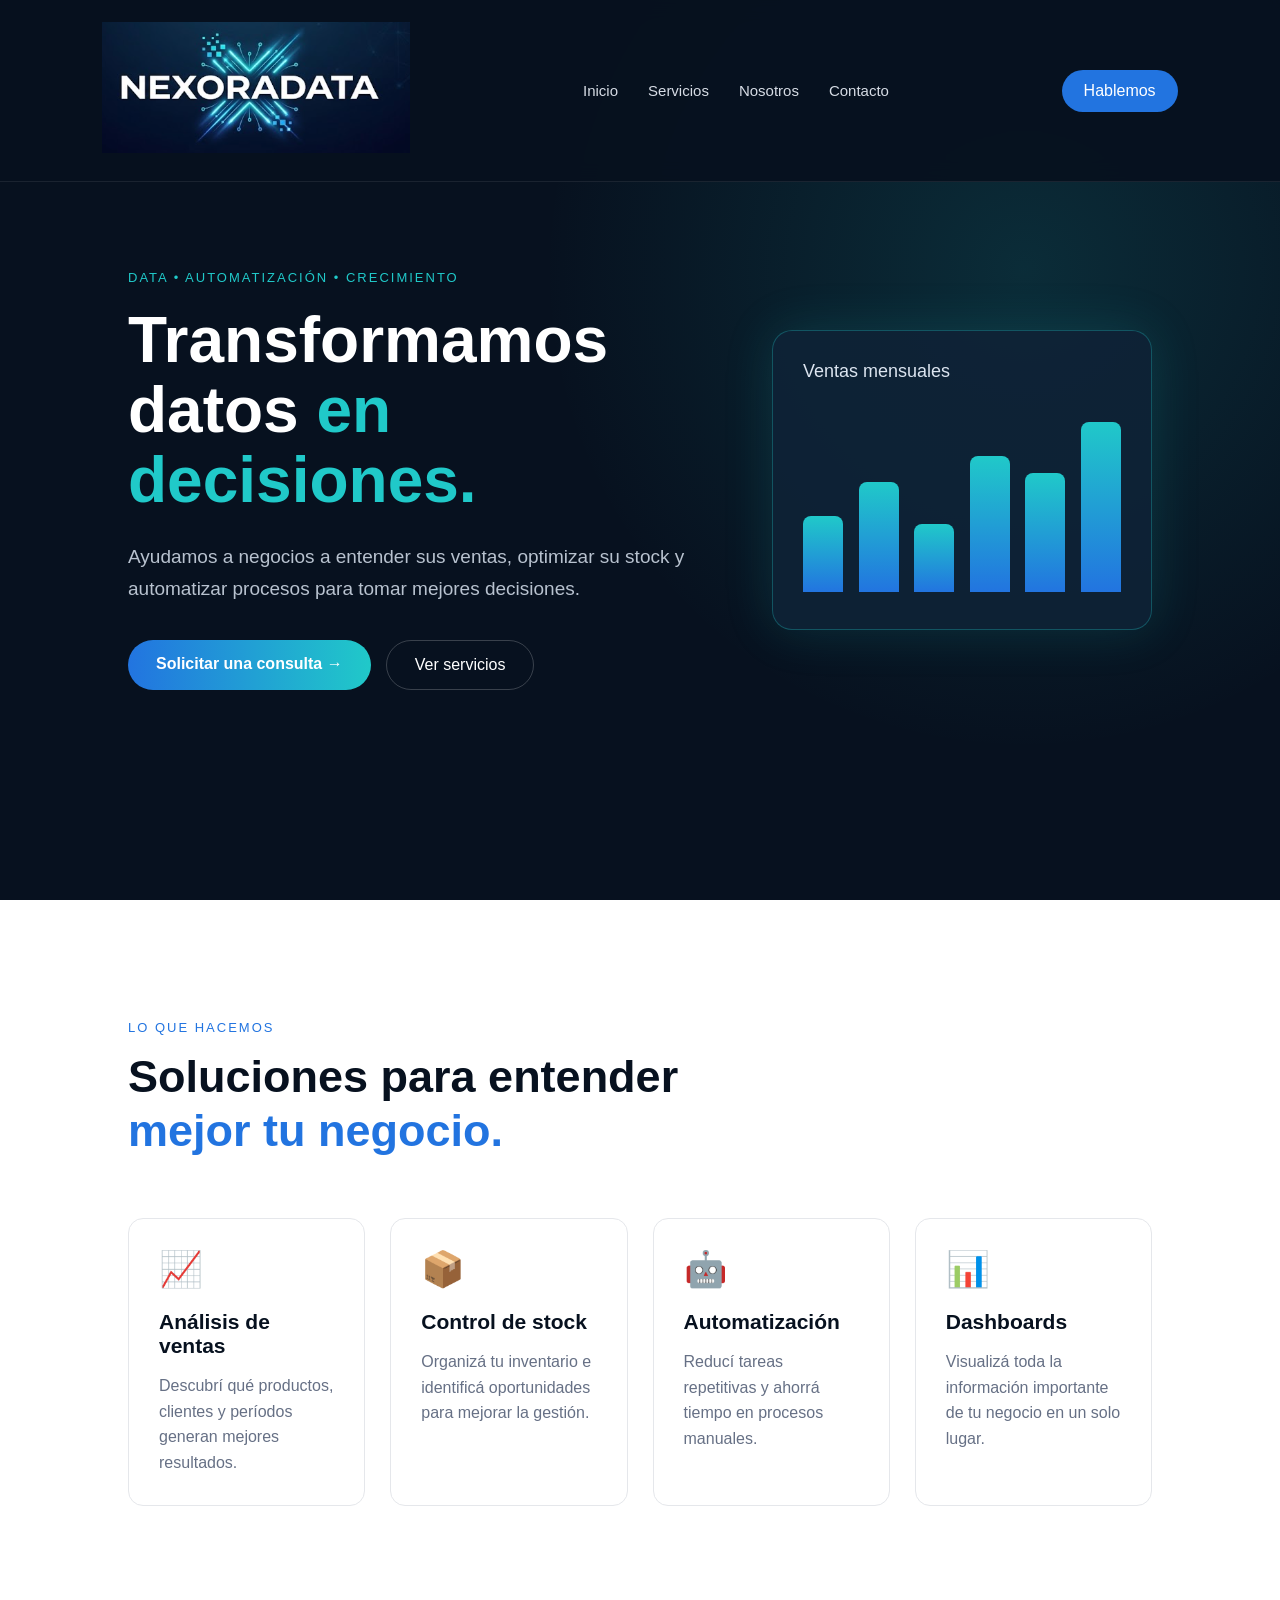
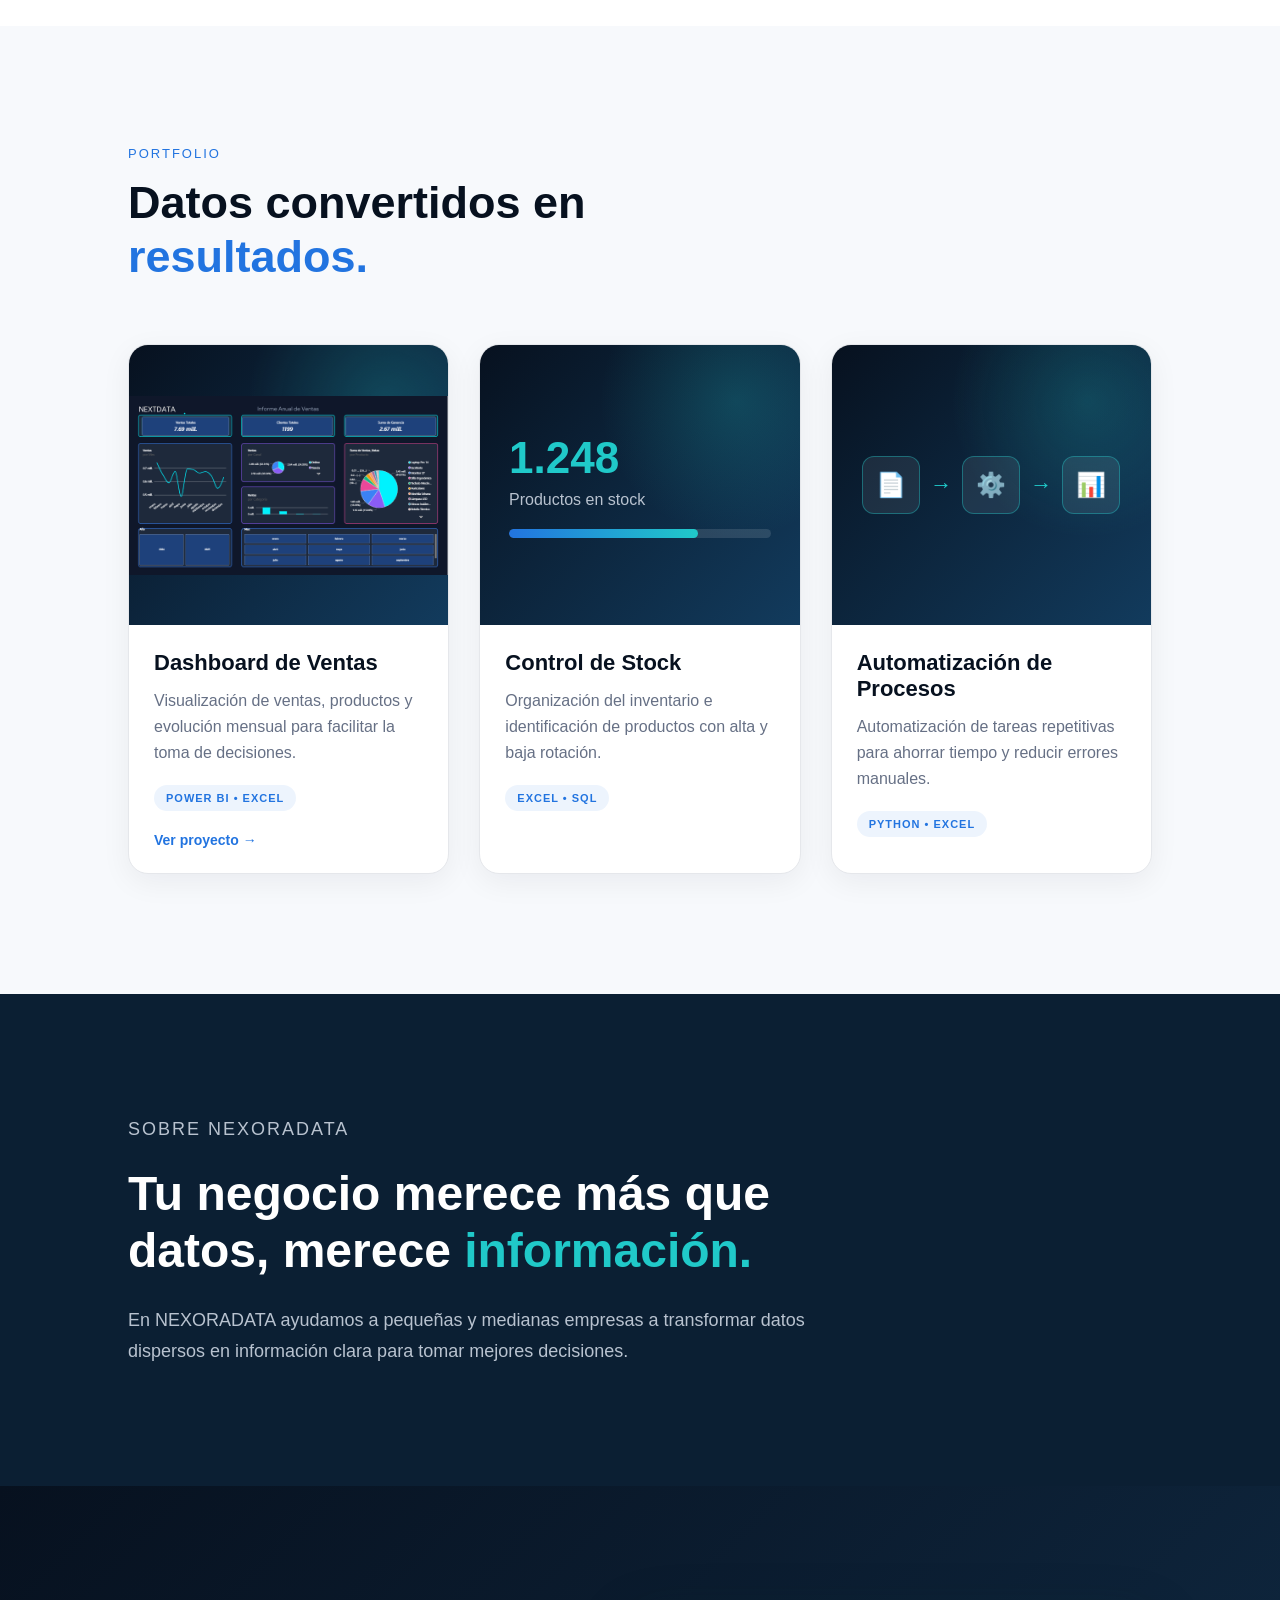
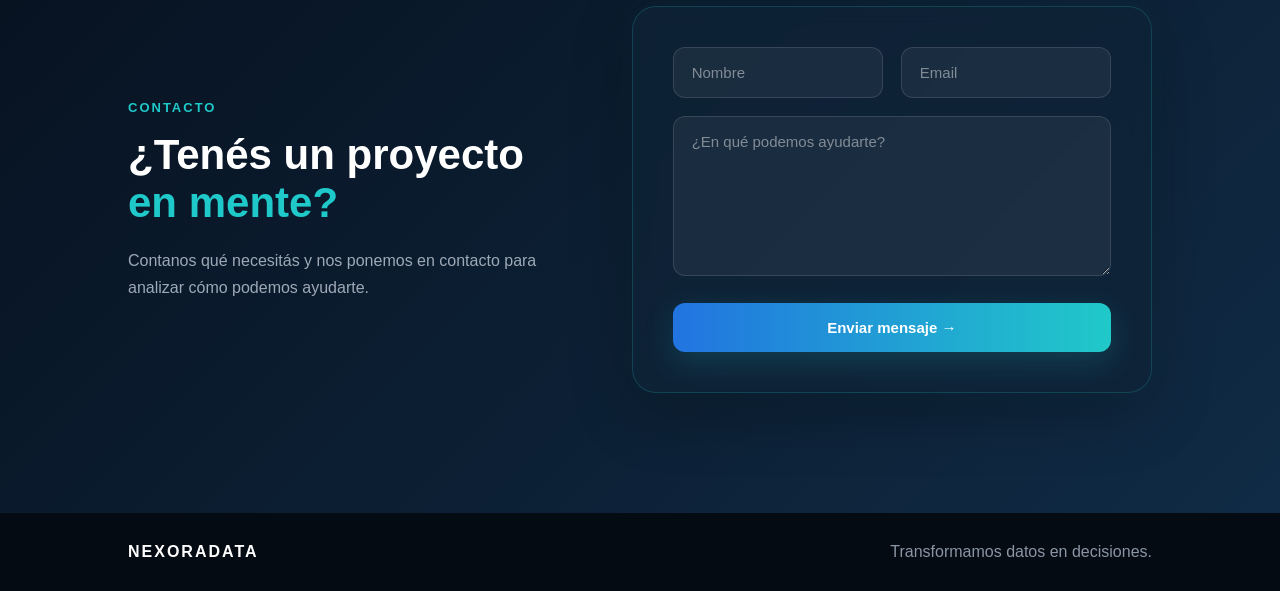
==== commit a0a1c25b: "Update index.html" ====
--- a/index.html
+++ b/index.html
@@ -248,6 +248,7 @@
                     EXCEL • SQL
                 </span>
 
+
             </div>
 
 
@@ -292,6 +293,7 @@
                 <span class="portfolio-tag">
                     PYTHON • EXCEL
                 </span>
+
 
             </div>
 
@@ -316,7 +318,7 @@
             </h2>
 
             <p>
-                En NEXT DATA ayudamos a pequeñas y medianas
+                En NEXORADATA ayudamos a pequeñas y medianas
                 empresas a transformar datos dispersos en
                 información clara para tomar mejores decisiones.
             </p>
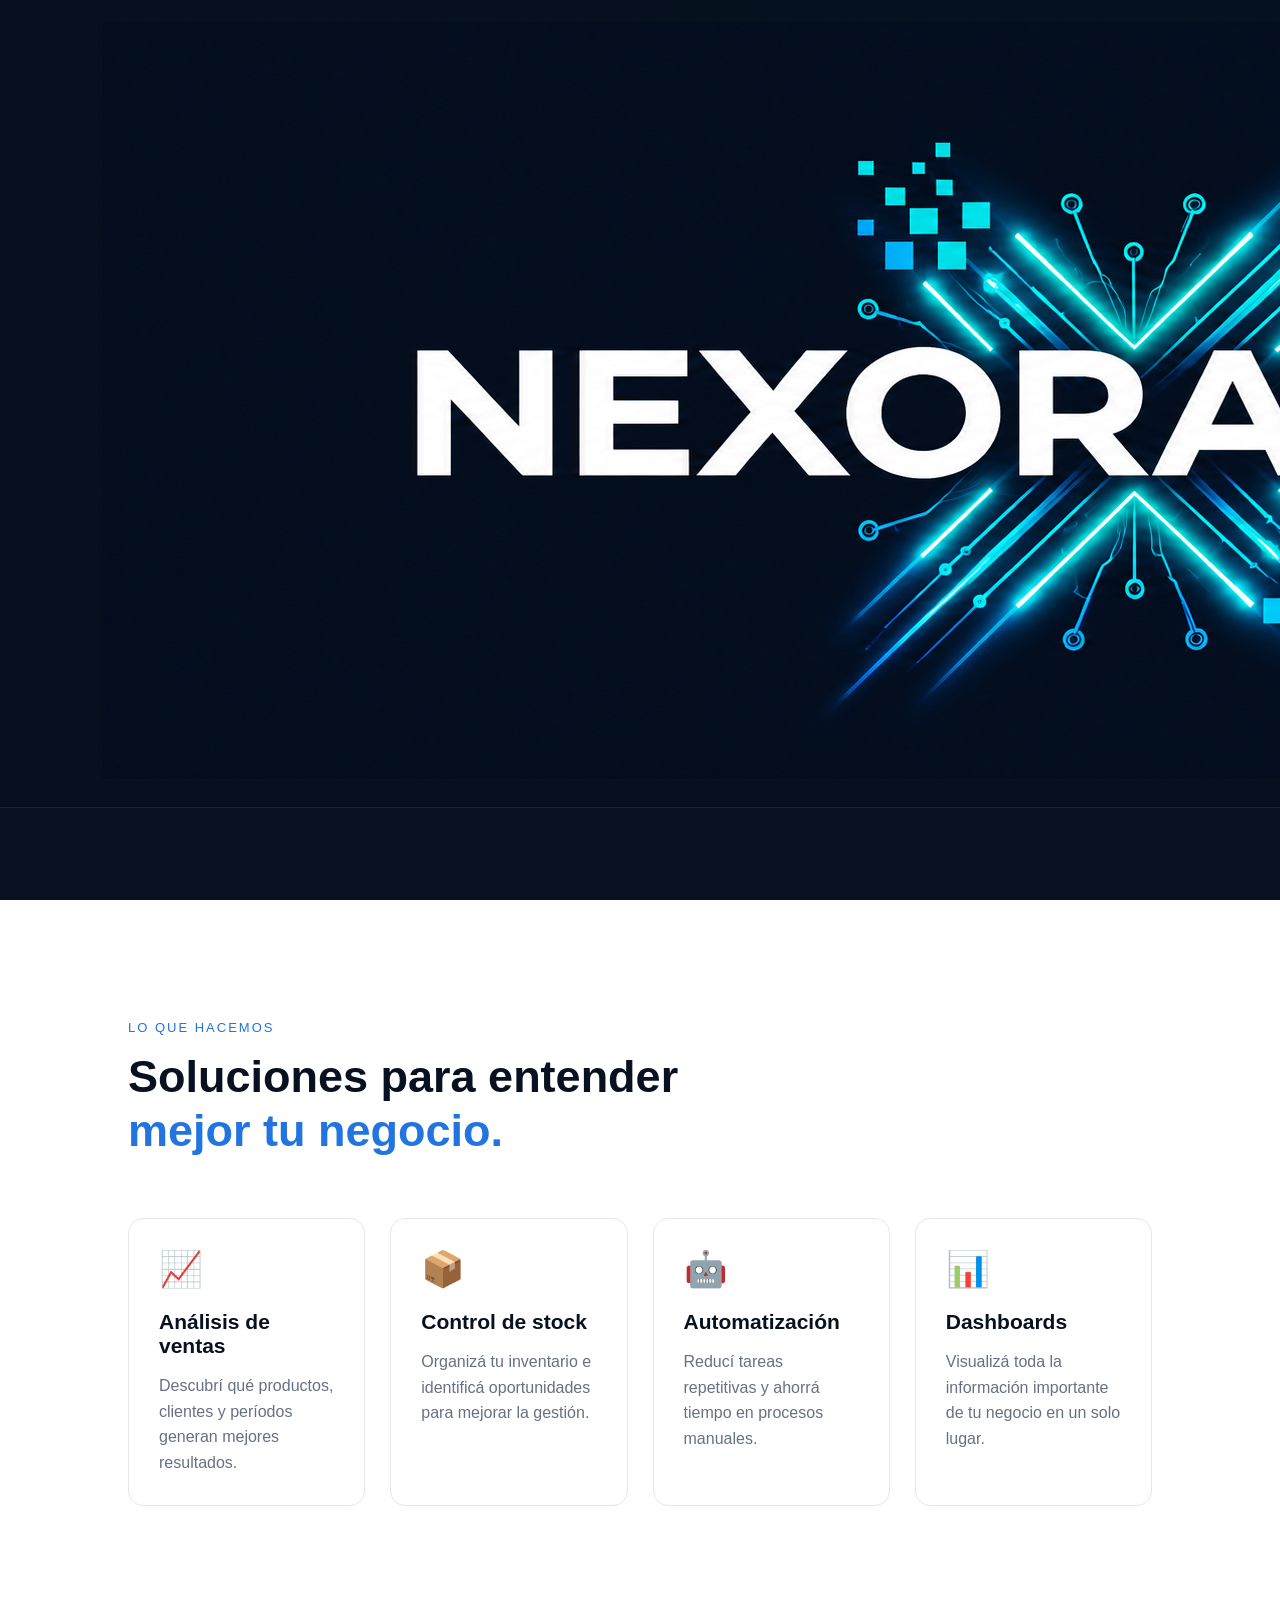
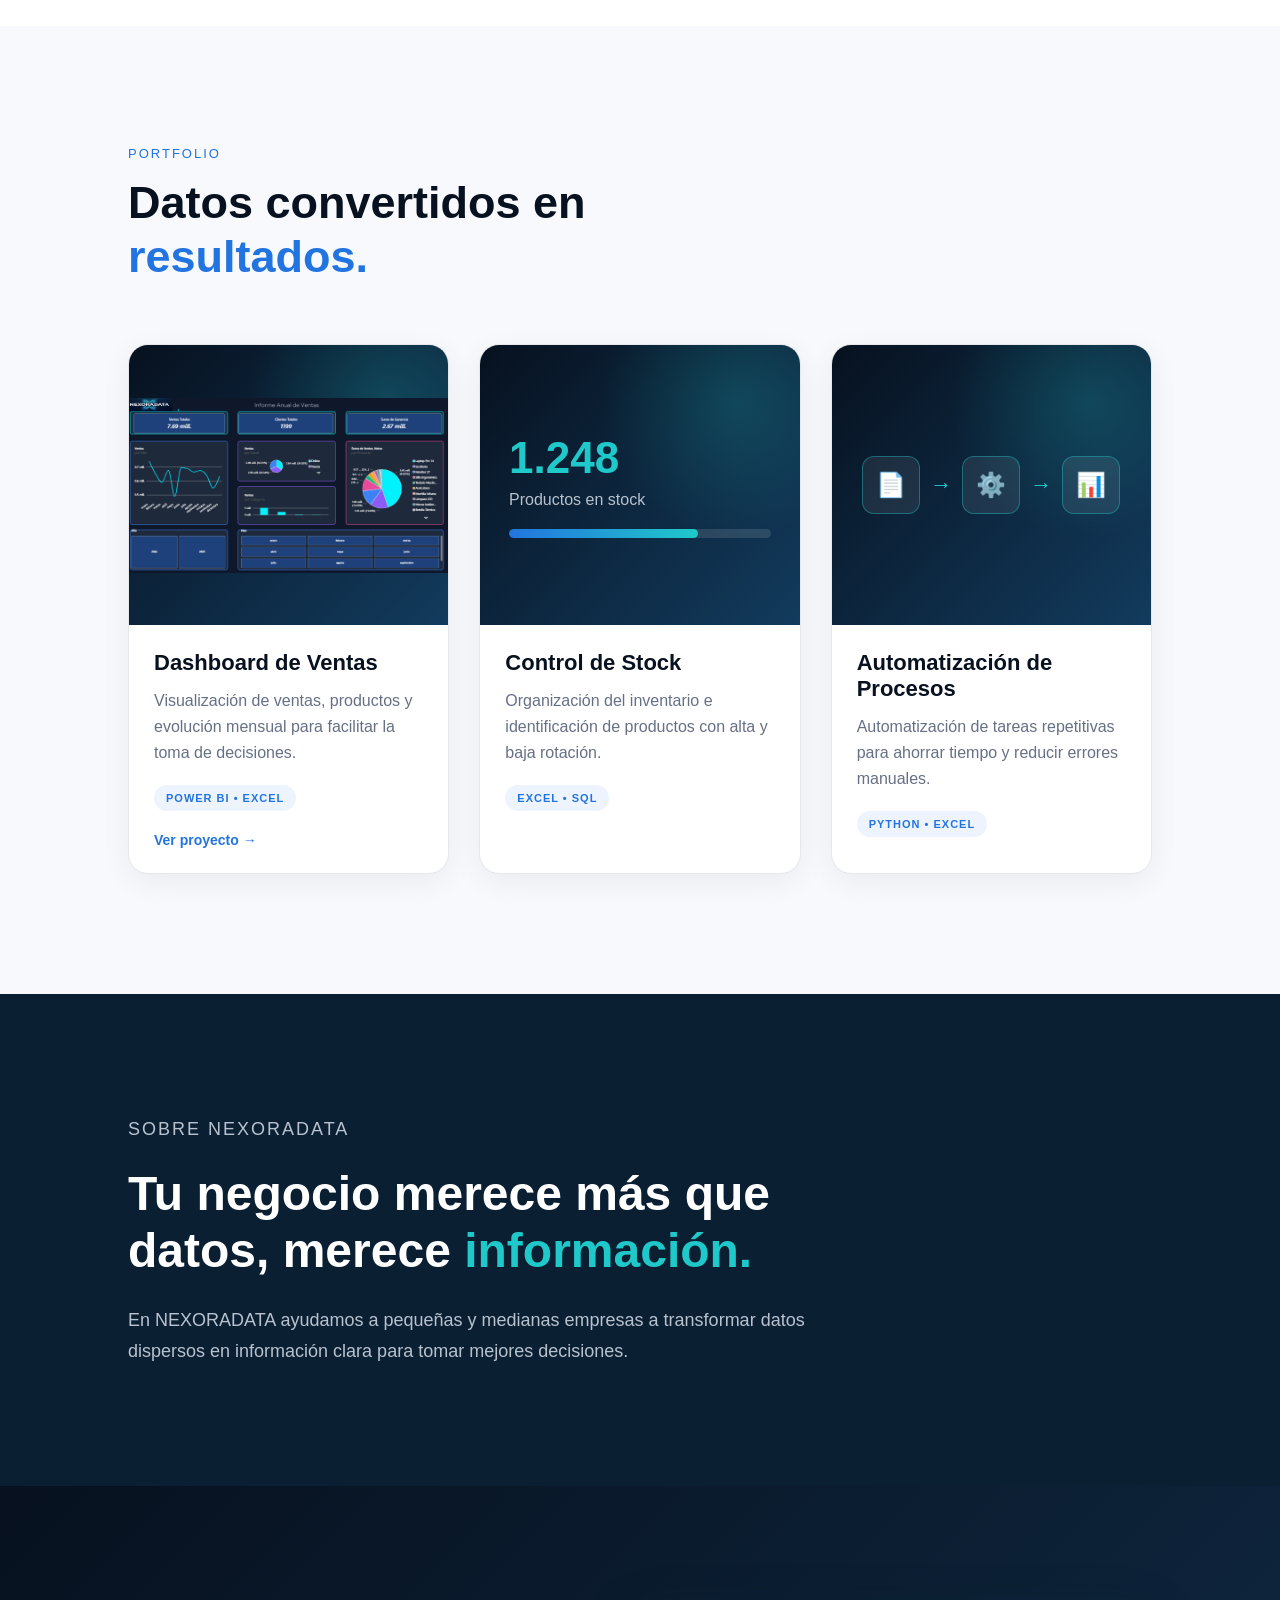
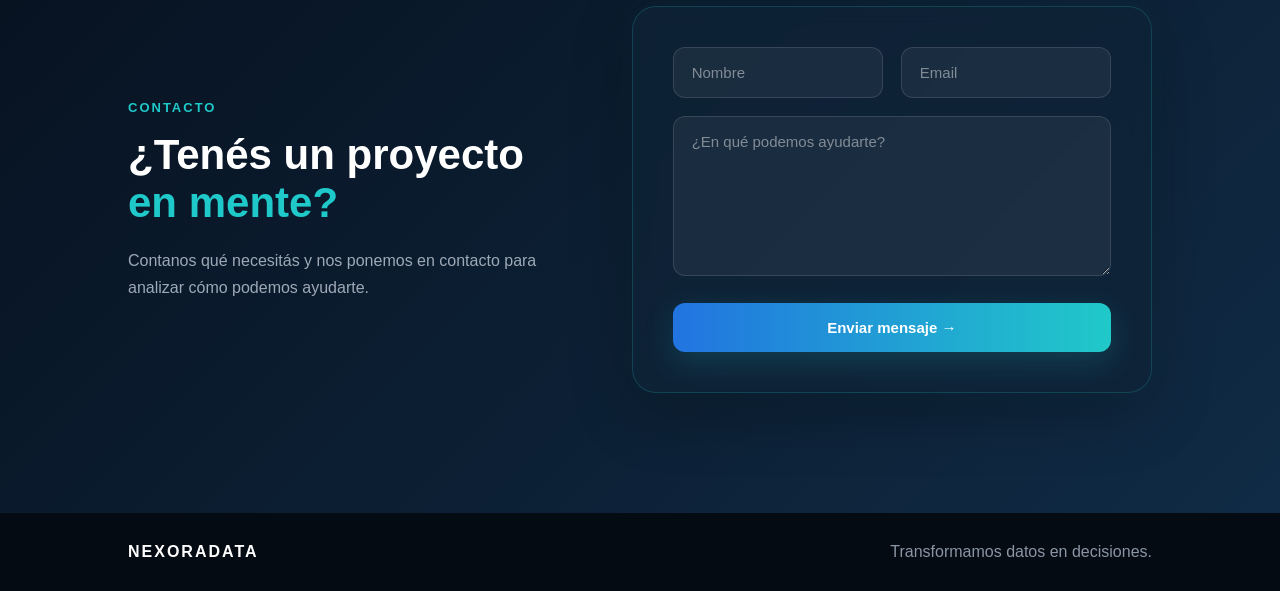
==== commit 304bd2c8: "Update index.html" ====
--- a/index.html
+++ b/index.html
@@ -16,7 +16,7 @@
     <header>
 
         <a href="#" class="logo">
-            <img src="logo-nexoradata.png" alt="NEXORADATA">
+            <img src="logo-nexoradata.png" alt="NEXORADATA" class="logo">
         </a>
 
         <nav>
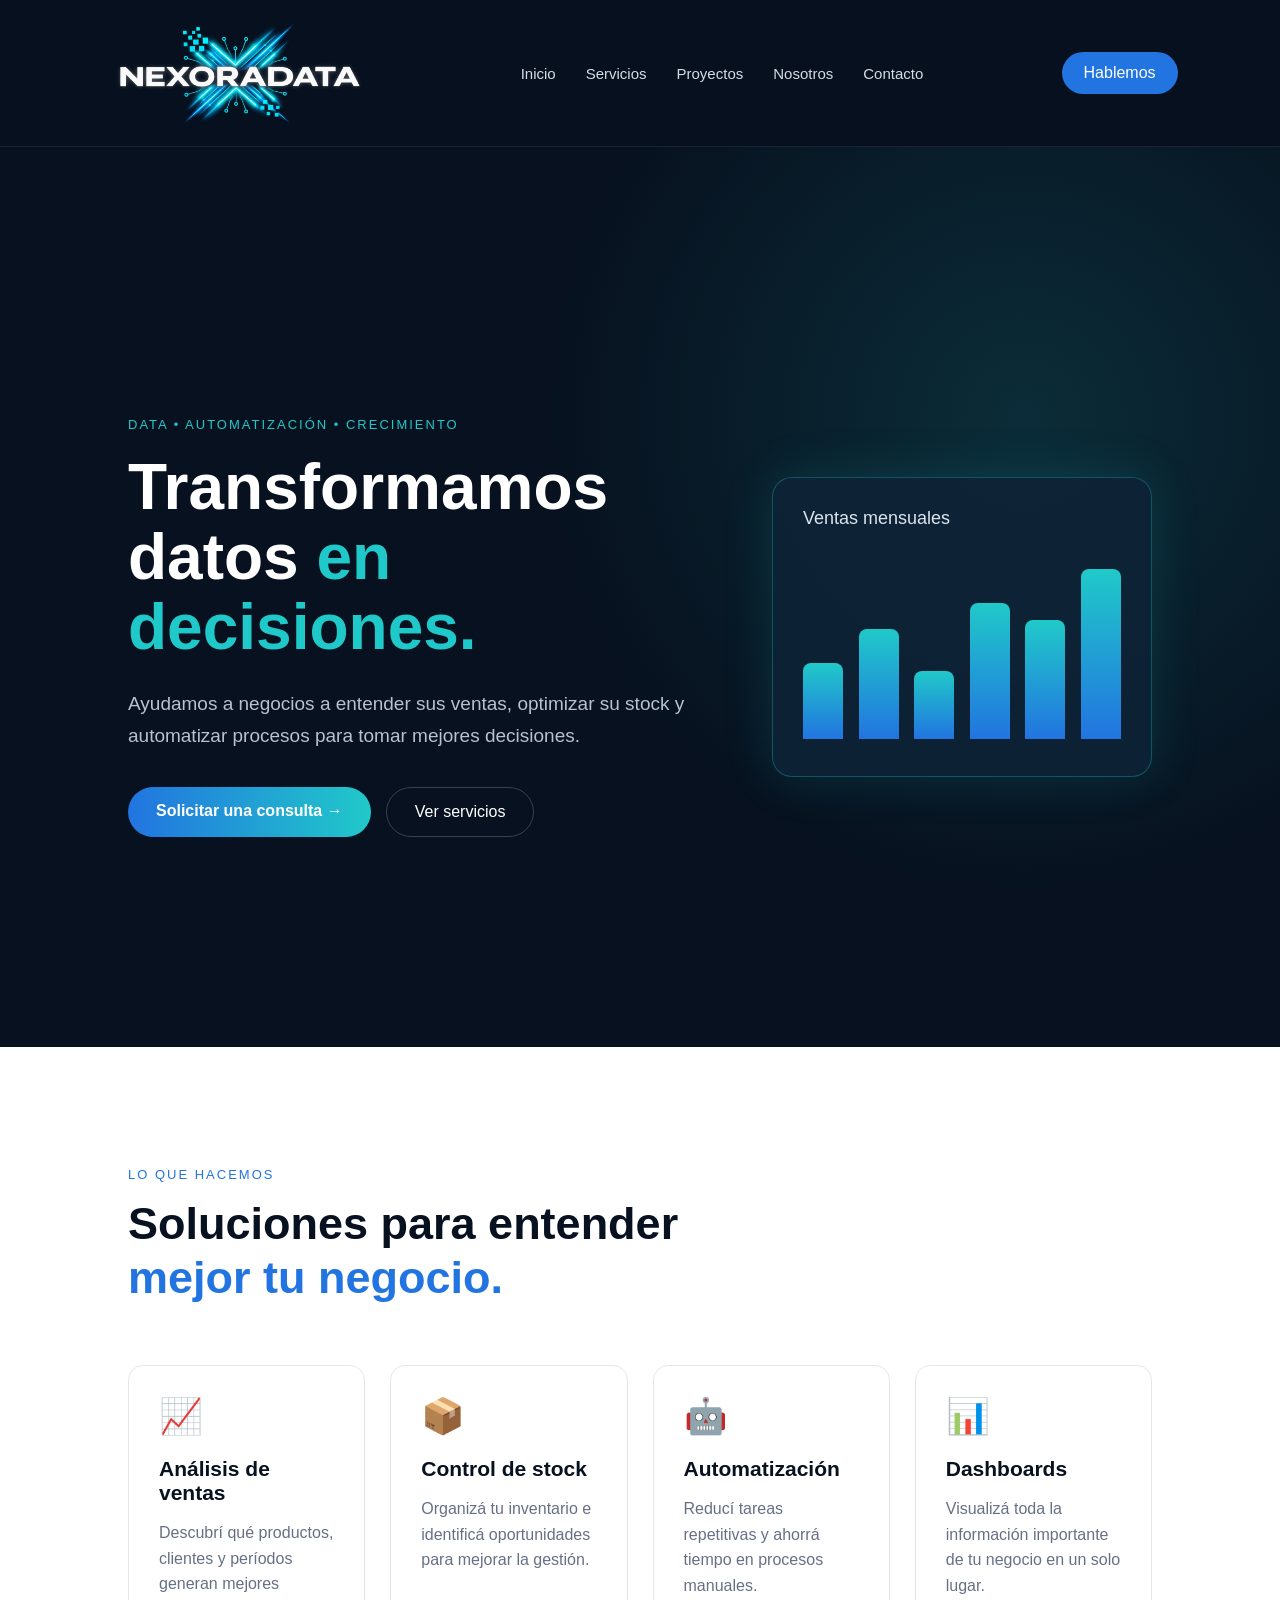
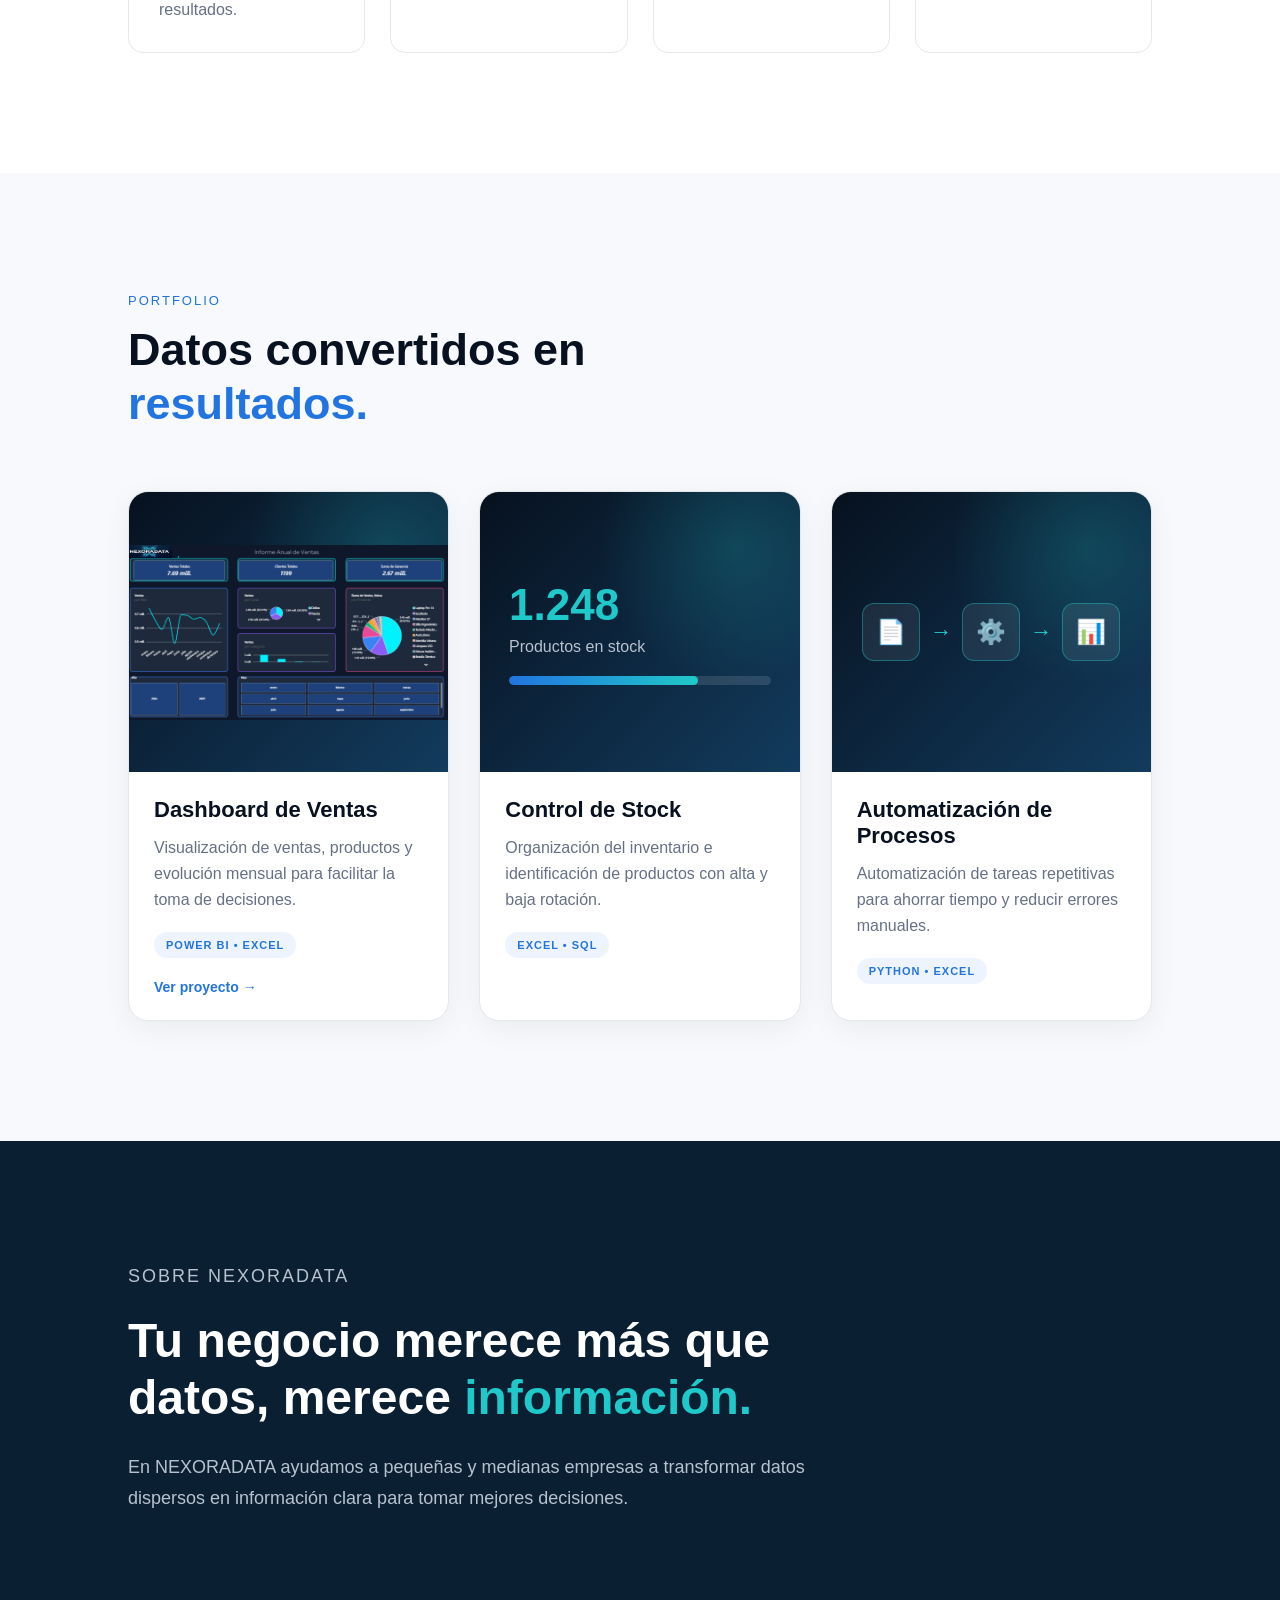
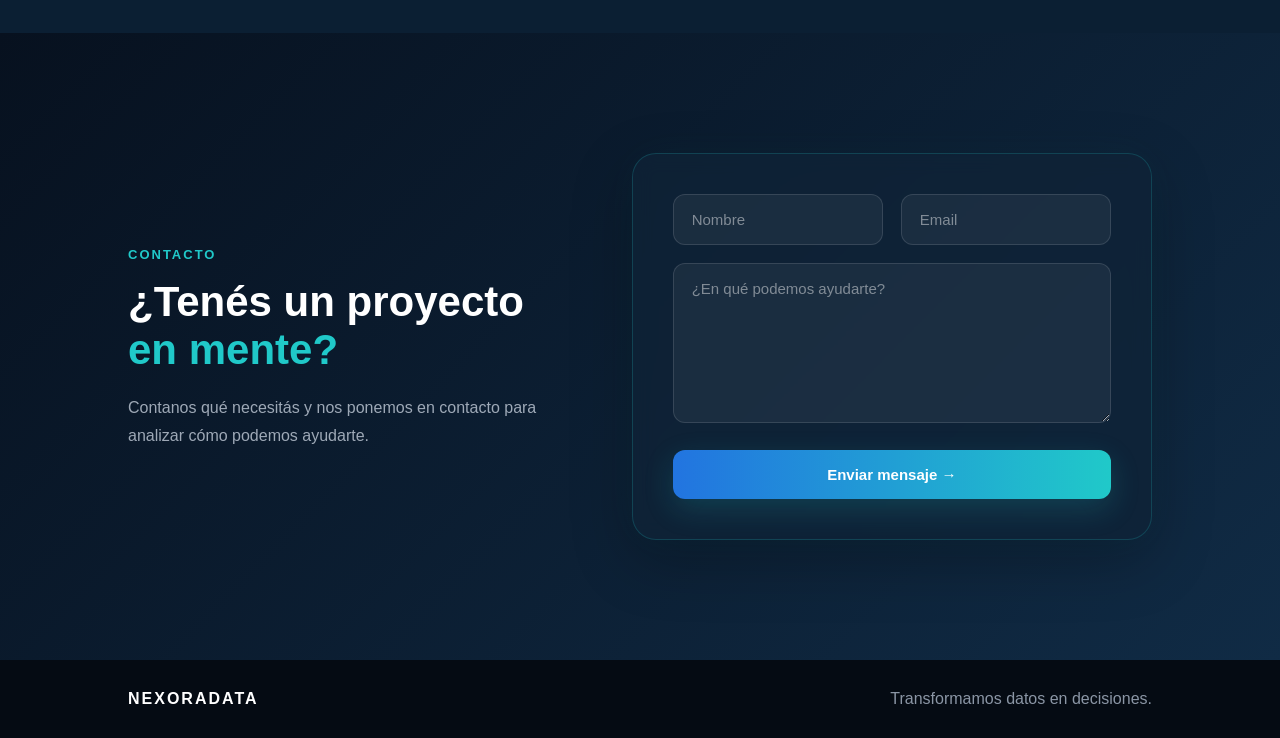
==== commit 39b8c306: "Update index.html" ====
--- a/index.html
+++ b/index.html
@@ -12,31 +12,42 @@
 
 <body>
 
-    <!-- NAVEGACIÓN -->
+    <!-- =========================
+         NAVEGACIÓN
+    ========================== -->
+
     <header>
 
-        <a href="#" class="logo">
-            <img src="logo-nexoradata.png" alt="NEXORADATA" class="logo">
+        <a href="#inicio" class="logo">
+            <img src="logo-nexoradata.png" alt="NEXORADATA">
         </a>
 
         <nav>
             <a href="#inicio">Inicio</a>
             <a href="#servicios">Servicios</a>
+            <a href="#portfolio">Proyectos</a>
             <a href="#nosotros">Nosotros</a>
             <a href="#contacto">Contacto</a>
         </nav>
 
-        <a href="#contacto" class="btn-nav">Hablemos</a>
+        <a href="#contacto" class="btn-nav">
+            Hablemos
+        </a>
 
     </header>
 
 
-    <!-- INICIO -->
+    <!-- =========================
+         INICIO
+    ========================== -->
+
     <section id="inicio" class="hero">
 
         <div class="hero-text">
 
-            <p class="tag">DATA • AUTOMATIZACIÓN • CRECIMIENTO</p>
+            <p class="tag">
+                DATA • AUTOMATIZACIÓN • CRECIMIENTO
+            </p>
 
             <h1>
                 Transformamos datos
@@ -90,7 +101,10 @@
     </section>
 
 
-    <!-- SERVICIOS -->
+    <!-- =========================
+         SERVICIOS
+    ========================== -->
+
     <section id="servicios" class="services">
 
         <div class="section-title">
@@ -167,7 +181,10 @@
     </section>
 
 
-    <!-- PORTFOLIO -->
+    <!-- =========================
+         PORTFOLIO
+    ========================== -->
+
     <section id="portfolio" class="portfolio">
 
         <div class="section-title">
@@ -186,15 +203,21 @@
 
 
             <!-- PROYECTO 1 -->
+
             <div class="portfolio-card">
 
                 <div class="portfolio-visual dashboard-preview">
 
-                    <img src="dashboard-ventas.png" alt="Dashboard de Ventas en Power BI">
+                    <img
+                        src="dashboard-ventas.png"
+                        alt="Dashboard de Ventas en Power BI"
+                    >
 
                 </div>
 
-                <h3>Dashboard de Ventas</h3>
+                <h3>
+                    Dashboard de Ventas
+                </h3>
 
                 <p>
                     Visualización de ventas, productos y evolución
@@ -205,7 +228,10 @@
                     POWER BI • EXCEL
                 </span>
 
-                <a href="proyecto-ventas.html" class="portfolio-link">
+                <a
+                    href="proyecto-ventas.html"
+                    class="portfolio-link"
+                >
                     Ver proyecto →
                 </a>
 
@@ -213,6 +239,7 @@
 
 
             <!-- PROYECTO 2 -->
+
             <div class="portfolio-card">
 
                 <div class="portfolio-visual">
@@ -237,7 +264,9 @@
 
                 </div>
 
-                <h3>Control de Stock</h3>
+                <h3>
+                    Control de Stock
+                </h3>
 
                 <p>
                     Organización del inventario e identificación
@@ -248,11 +277,11 @@
                     EXCEL • SQL
                 </span>
 
-
             </div>
 
 
             <!-- PROYECTO 3 -->
+
             <div class="portfolio-card">
 
                 <div class="portfolio-visual">
@@ -283,7 +312,9 @@
 
                 </div>
 
-                <h3>Automatización de Procesos</h3>
+                <h3>
+                    Automatización de Procesos
+                </h3>
 
                 <p>
                     Automatización de tareas repetitivas para
@@ -294,7 +325,6 @@
                     PYTHON • EXCEL
                 </span>
 
-
             </div>
 
 
@@ -303,7 +333,10 @@
     </section>
 
 
-    <!-- NOSOTROS -->
+    <!-- =========================
+         NOSOTROS
+    ========================== -->
+
     <section id="nosotros" class="about">
 
         <div class="about-content">
@@ -327,13 +360,20 @@
 
     </section>
 
-    <!-- CONTACTO -->
+
+    <!-- =========================
+         CONTACTO
+    ========================== -->
+
     <section id="contacto" class="contact">
 
         <div class="contact-content">
 
             <div class="contact-text">
-                <span class="section-tag">CONTACTO</span>
+
+                <span class="section-tag">
+                    CONTACTO
+                </span>
 
                 <h2>
                     ¿Tenés un proyecto
@@ -344,21 +384,47 @@
                     Contanos qué necesitás y nos ponemos en contacto
                     para analizar cómo podemos ayudarte.
                 </p>
-            </div>
-
-            <form class="contact-form" action="https://formspree.io/f/mrpgjbvw" method="POST">
+
+            </div>
+
+
+            <form
+                class="contact-form"
+                action="https://formspree.io/f/mrpgjbvw"
+                method="POST"
+            >
 
                 <div class="form-row">
 
-                    <input type="text" name="nombre" placeholder="Nombre" required>
-
-                    <input type="email" name="email" placeholder="Email" required>
+                    <input
+                        type="text"
+                        name="nombre"
+                        placeholder="Nombre"
+                        required
+                    >
+
+                    <input
+                        type="email"
+                        name="email"
+                        placeholder="Email"
+                        required
+                    >
 
                 </div>
 
-                <textarea name="mensaje" placeholder="¿En qué podemos ayudarte?" rows="6" required></textarea>
-
-                <button type="submit" class="btn-primary">
+
+                <textarea
+                    name="mensaje"
+                    placeholder="¿En qué podemos ayudarte?"
+                    rows="6"
+                    required
+                ></textarea>
+
+
+                <button
+                    type="submit"
+                    class="btn-primary"
+                >
                     Enviar mensaje →
                 </button>
 
@@ -367,7 +433,12 @@
         </div>
 
     </section>
-    <!-- FOOTER -->
+
+
+    <!-- =========================
+         FOOTER
+    ========================== -->
+
     <footer>
 
         <div>
@@ -381,50 +452,79 @@
     </footer>
 
 
+    <!-- =========================
+         JAVASCRIPT
+    ========================== -->
+
     <script src="script.js"></script>
 
+    <script>
+
+        const form = document.querySelector(".contact-form");
+
+        form.addEventListener("submit", async function (event) {
+
+            event.preventDefault();
+
+            const button = form.querySelector("button");
+
+            button.disabled = true;
+            button.textContent = "Enviando...";
+
+            const data = new FormData(form);
+
+            try {
+
+                const response = await fetch(form.action, {
+
+                    method: "POST",
+
+                    body: data,
+
+                    headers: {
+                        "Accept": "application/json"
+                    }
+
+                });
+
+
+                if (response.ok) {
+
+                    form.reset();
+
+                    button.textContent = "¡Mensaje enviado! ✓";
+
+
+                    setTimeout(() => {
+
+                        button.disabled = false;
+
+                        button.textContent = "Enviar mensaje →";
+
+                    }, 4000);
+
+
+                } else {
+
+                    button.disabled = false;
+
+                    button.textContent = "Error al enviar";
+
+                }
+
+
+            } catch (error) {
+
+                button.disabled = false;
+
+                button.textContent = "Error al enviar";
+
+            }
+
+        });
+
+    </script>
+
 </body>
-<script>
-    const form = document.querySelector(".contact-form");
-
-    form.addEventListener("submit", async function (event) {
-        event.preventDefault();
-
-        const button = form.querySelector("button");
-
-        button.disabled = true;
-        button.textContent = "Enviando...";
-
-        const data = new FormData(form);
-
-        try {
-            const response = await fetch(form.action, {
-                method: "POST",
-                body: data,
-                headers: {
-                    "Accept": "application/json"
-                }
-            });
-
-            if (response.ok) {
-                form.reset();
-                button.textContent = "¡Mensaje enviado! ✓";
-
-                setTimeout(() => {
-                    button.disabled = false;
-                    button.textContent = "Enviar mensaje →";
-                }, 4000);
-
-            } else {
-                button.disabled = false;
-                button.textContent = "Error al enviar";
-            }
-
-        } catch (error) {
-            button.disabled = false;
-            button.textContent = "Error al enviar";
-        }
-    });
-</script>
 
 </html>
--- a/style.css
+++ b/style.css
@@ -32,7 +32,7 @@
     align-items: center;
     justify-content: space-between;
 
-    position: fixed;
+    position: relative;
     top: 0;
     left: 0;
 
@@ -46,13 +46,14 @@
 }
 
 .logo {
-    font-size: 24px;
-    font-weight: bold;
-    letter-spacing: 2px;
-}
-
-.logo span {
-    color: #20c9c9;
+    display: block;
+}
+
+.logo img {
+    width: 280px;
+    max-width: 100%;
+    height: auto;
+    display: block;
 }
 
 nav {
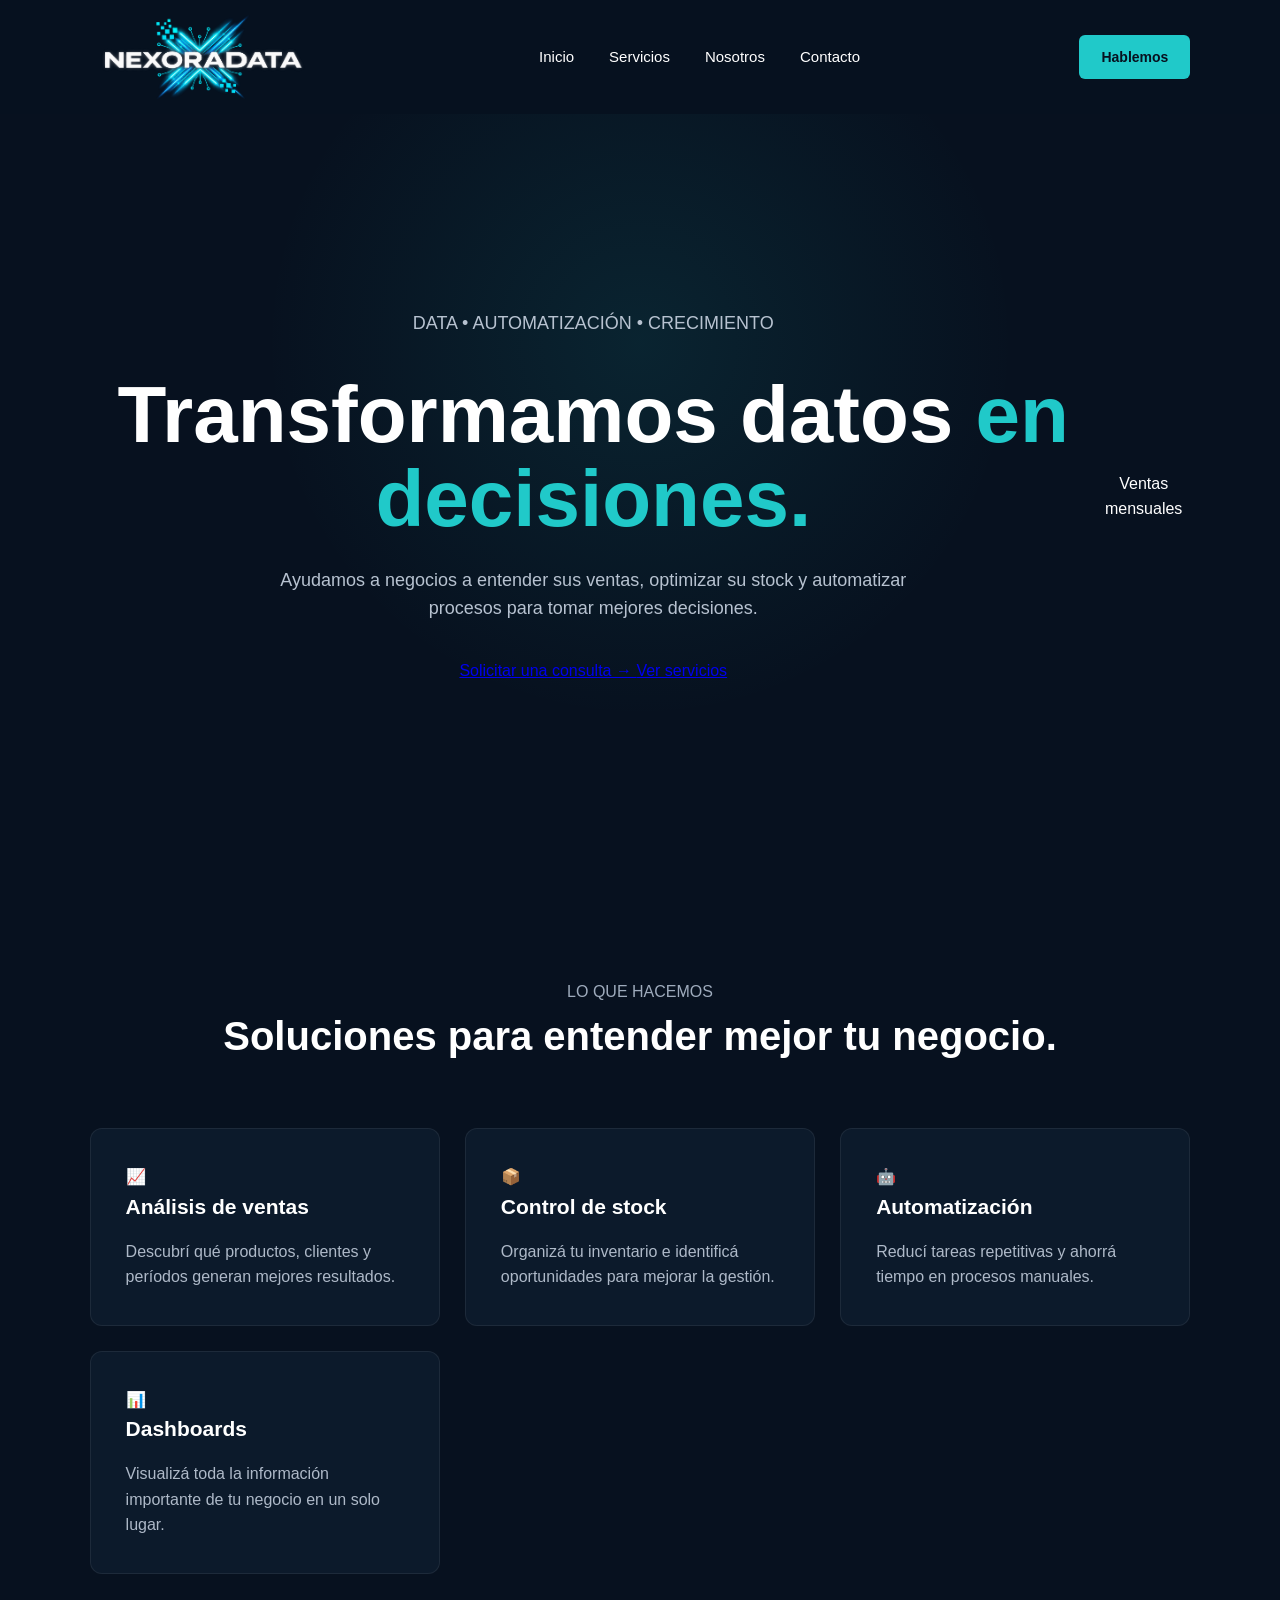
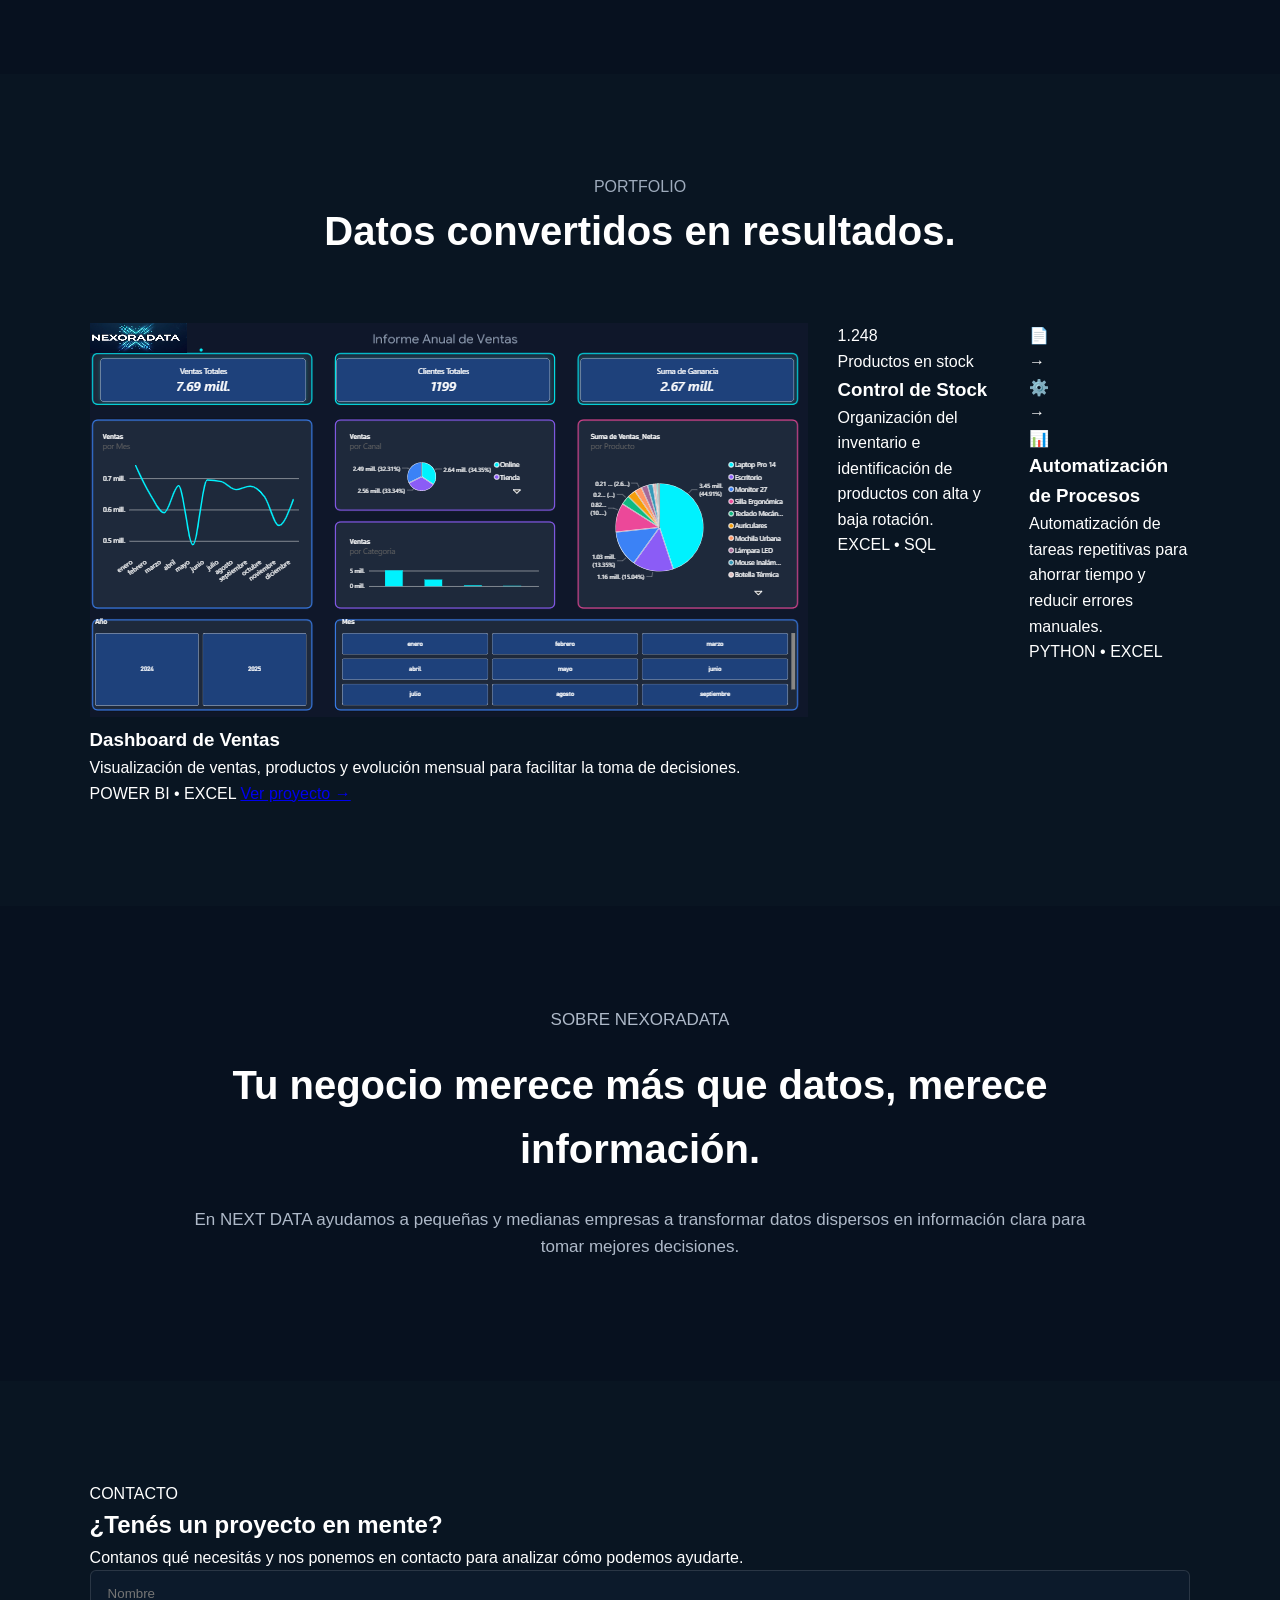
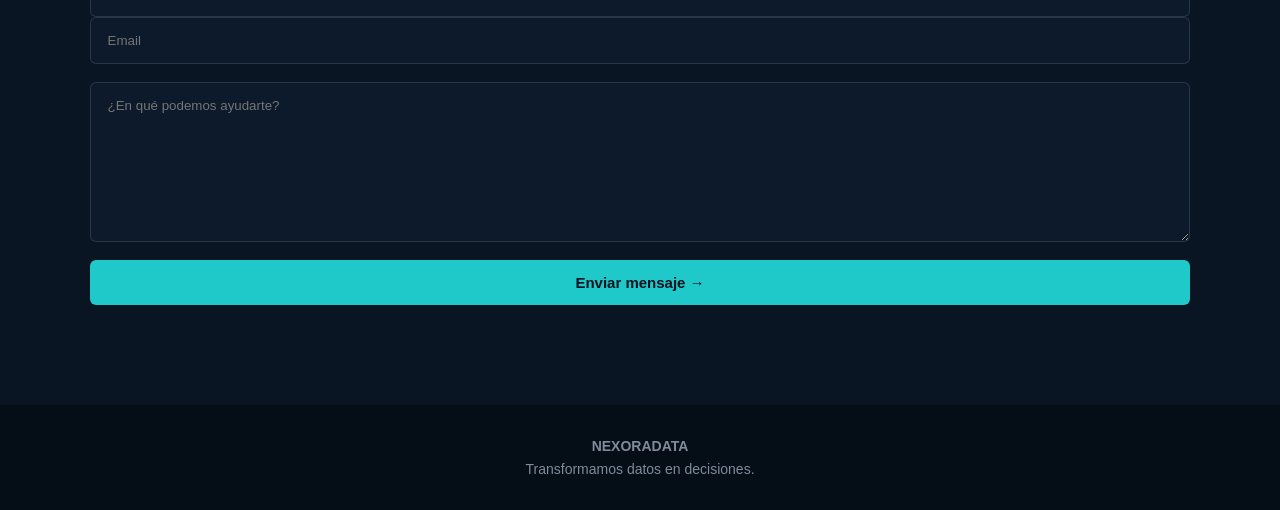
==== commit 501d3b68: "Update index.html" ====
--- a/index.html
+++ b/index.html
@@ -12,42 +12,31 @@
 
 <body>
 
-    <!-- =========================
-         NAVEGACIÓN
-    ========================== -->
-
+    <!-- NAVEGACIÓN -->
     <header>
 
-        <a href="#inicio" class="logo">
+        <a href="#" class="logo">
             <img src="logo-nexoradata.png" alt="NEXORADATA">
         </a>
 
         <nav>
             <a href="#inicio">Inicio</a>
             <a href="#servicios">Servicios</a>
-            <a href="#portfolio">Proyectos</a>
             <a href="#nosotros">Nosotros</a>
             <a href="#contacto">Contacto</a>
         </nav>
 
-        <a href="#contacto" class="btn-nav">
-            Hablemos
-        </a>
+        <a href="#contacto" class="btn-nav">Hablemos</a>
 
     </header>
 
 
-    <!-- =========================
-         INICIO
-    ========================== -->
-
+    <!-- INICIO -->
     <section id="inicio" class="hero">
 
         <div class="hero-text">
 
-            <p class="tag">
-                DATA • AUTOMATIZACIÓN • CRECIMIENTO
-            </p>
+            <p class="tag">DATA • AUTOMATIZACIÓN • CRECIMIENTO</p>
 
             <h1>
                 Transformamos datos
@@ -101,10 +90,7 @@
     </section>
 
 
-    <!-- =========================
-         SERVICIOS
-    ========================== -->
-
+    <!-- SERVICIOS -->
     <section id="servicios" class="services">
 
         <div class="section-title">
@@ -181,10 +167,7 @@
     </section>
 
 
-    <!-- =========================
-         PORTFOLIO
-    ========================== -->
-
+    <!-- PORTFOLIO -->
     <section id="portfolio" class="portfolio">
 
         <div class="section-title">
@@ -203,21 +186,15 @@
 
 
             <!-- PROYECTO 1 -->
-
             <div class="portfolio-card">
 
                 <div class="portfolio-visual dashboard-preview">
 
-                    <img
-                        src="dashboard-ventas.png"
-                        alt="Dashboard de Ventas en Power BI"
-                    >
-
-                </div>
-
-                <h3>
-                    Dashboard de Ventas
-                </h3>
+                    <img src="dashboard-ventas.png" alt="Dashboard de Ventas en Power BI">
+
+                </div>
+
+                <h3>Dashboard de Ventas</h3>
 
                 <p>
                     Visualización de ventas, productos y evolución
@@ -228,10 +205,7 @@
                     POWER BI • EXCEL
                 </span>
 
-                <a
-                    href="proyecto-ventas.html"
-                    class="portfolio-link"
-                >
+                <a href="proyecto-ventas.html" class="portfolio-link">
                     Ver proyecto →
                 </a>
 
@@ -239,7 +213,6 @@
 
 
             <!-- PROYECTO 2 -->
-
             <div class="portfolio-card">
 
                 <div class="portfolio-visual">
@@ -264,9 +237,7 @@
 
                 </div>
 
-                <h3>
-                    Control de Stock
-                </h3>
+                <h3>Control de Stock</h3>
 
                 <p>
                     Organización del inventario e identificación
@@ -277,11 +248,11 @@
                     EXCEL • SQL
                 </span>
 
+
             </div>
 
 
             <!-- PROYECTO 3 -->
-
             <div class="portfolio-card">
 
                 <div class="portfolio-visual">
@@ -312,9 +283,7 @@
 
                 </div>
 
-                <h3>
-                    Automatización de Procesos
-                </h3>
+                <h3>Automatización de Procesos</h3>
 
                 <p>
                     Automatización de tareas repetitivas para
@@ -325,6 +294,7 @@
                     PYTHON • EXCEL
                 </span>
 
+
             </div>
 
 
@@ -333,10 +303,7 @@
     </section>
 
 
-    <!-- =========================
-         NOSOTROS
-    ========================== -->
-
+    <!-- NOSOTROS -->
     <section id="nosotros" class="about">
 
         <div class="about-content">
@@ -351,7 +318,7 @@
             </h2>
 
             <p>
-                En NEXORADATA ayudamos a pequeñas y medianas
+                En NEXT DATA ayudamos a pequeñas y medianas
                 empresas a transformar datos dispersos en
                 información clara para tomar mejores decisiones.
             </p>
@@ -360,20 +327,13 @@
 
     </section>
 
-
-    <!-- =========================
-         CONTACTO
-    ========================== -->
-
+    <!-- CONTACTO -->
     <section id="contacto" class="contact">
 
         <div class="contact-content">
 
             <div class="contact-text">
-
-                <span class="section-tag">
-                    CONTACTO
-                </span>
+                <span class="section-tag">CONTACTO</span>
 
                 <h2>
                     ¿Tenés un proyecto
@@ -384,47 +344,21 @@
                     Contanos qué necesitás y nos ponemos en contacto
                     para analizar cómo podemos ayudarte.
                 </p>
-
-            </div>
-
-
-            <form
-                class="contact-form"
-                action="https://formspree.io/f/mrpgjbvw"
-                method="POST"
-            >
+            </div>
+
+            <form class="contact-form" action="https://formspree.io/f/mrpgjbvw" method="POST">
 
                 <div class="form-row">
 
-                    <input
-                        type="text"
-                        name="nombre"
-                        placeholder="Nombre"
-                        required
-                    >
-
-                    <input
-                        type="email"
-                        name="email"
-                        placeholder="Email"
-                        required
-                    >
-
-                </div>
-
-
-                <textarea
-                    name="mensaje"
-                    placeholder="¿En qué podemos ayudarte?"
-                    rows="6"
-                    required
-                ></textarea>
-
-
-                <button
-                    type="submit"
-                    class="btn-primary"
-                >
+                    <input type="text" name="nombre" placeholder="Nombre" required>
+
+                    <input type="email" name="email" placeholder="Email" required>
+
+                </div>
+
+                <textarea name="mensaje" placeholder="¿En qué podemos ayudarte?" rows="6" required></textarea>
+
+                <button type="submit" class="btn-primary">
                     Enviar mensaje →
                 </button>
 
@@ -433,12 +367,7 @@
         </div>
 
     </section>
-
-
-    <!-- =========================
-         FOOTER
-    ========================== -->
-
+    <!-- FOOTER -->
     <footer>
 
         <div>
@@ -452,79 +381,50 @@
     </footer>
 
 
-    <!-- =========================
-         JAVASCRIPT
-    ========================== -->
-
     <script src="script.js"></script>
 
-    <script>
-
-        const form = document.querySelector(".contact-form");
-
-        form.addEventListener("submit", async function (event) {
-
-            event.preventDefault();
-
-            const button = form.querySelector("button");
-
-            button.disabled = true;
-            button.textContent = "Enviando...";
-
-            const data = new FormData(form);
-
-            try {
-
-                const response = await fetch(form.action, {
-
-                    method: "POST",
-
-                    body: data,
-
-                    headers: {
-                        "Accept": "application/json"
-                    }
-
-                });
-
-
-                if (response.ok) {
-
-                    form.reset();
-
-                    button.textContent = "¡Mensaje enviado! ✓";
-
-
-                    setTimeout(() => {
-
-                        button.disabled = false;
-
-                        button.textContent = "Enviar mensaje →";
-
-                    }, 4000);
-
-
-                } else {
-
+</body>
+<script>
+    const form = document.querySelector(".contact-form");
+
+    form.addEventListener("submit", async function (event) {
+        event.preventDefault();
+
+        const button = form.querySelector("button");
+
+        button.disabled = true;
+        button.textContent = "Enviando...";
+
+        const data = new FormData(form);
+
+        try {
+            const response = await fetch(form.action, {
+                method: "POST",
+                body: data,
+                headers: {
+                    "Accept": "application/json"
+                }
+            });
+
+            if (response.ok) {
+                form.reset();
+                button.textContent = "¡Mensaje enviado! ✓";
+
+                setTimeout(() => {
                     button.disabled = false;
-
-                    button.textContent = "Error al enviar";
-
-                }
-
-
-            } catch (error) {
-
+                    button.textContent = "Enviar mensaje →";
+                }, 4000);
+
+            } else {
                 button.disabled = false;
-
                 button.textContent = "Error al enviar";
-
             }
 
-        });
-
-    </script>
-
-</body>
+        } catch (error) {
+            button.disabled = false;
+            button.textContent = "Error al enviar";
+        }
+    });
+</script>
 
 </html>
--- a/style.css
+++ b/style.css
@@ -1,8 +1,8 @@
-
-/* =========================
-   CONFIGURACIÓN GENERAL
-========================= */
-
+/* =========================================
+   NEXORADATA - STYLE.CSS
+   ========================================= */
+
+/* RESET */
 * {
     margin: 0;
     padding: 0;
@@ -15,56 +15,62 @@
 
 body {
     font-family: Arial, Helvetica, sans-serif;
-    background-color: #07111f;
+    background: #07111f;
     color: #ffffff;
-}
-
-
-/* =========================
-   NAVEGACIÓN
-========================= */
+    line-height: 1.6;
+}
+
+/* =========================================
+   HEADER
+   ========================================= */
 
 header {
     width: 100%;
-    padding: 22px 8%;
+    min-height: 90px;
 
     display: flex;
     align-items: center;
     justify-content: space-between;
 
+    padding: 15px 7%;
+
+    background: rgba(7, 17, 31, 0.95);
+
+    /* NO FIJO */
     position: relative;
-    top: 0;
-    left: 0;
-
-    background: rgba(7, 17, 31, 0.95);
-
-    z-index: 1000;
-
-    border-bottom: 1px solid rgba(255, 255, 255, 0.08);
-
-    backdrop-filter: blur(10px);
+
+    z-index: 10;
 }
 
 .logo {
-    display: block;
+    display: flex;
+    align-items: center;
+    text-decoration: none;
 }
 
 .logo img {
-    width: 280px;
-    max-width: 100%;
+    width: 230px;
     height: auto;
     display: block;
 }
 
+/* =========================================
+   NAVEGACIÓN
+   ========================================= */
+
 nav {
     display: flex;
-    gap: 30px;
+    align-items: center;
+    gap: 35px;
 }
 
 nav a {
-    color: #d6dce5;
+    color: #ffffff;
     text-decoration: none;
+
     font-size: 15px;
+    font-weight: 500;
+
     transition: 0.3s;
 }
 
@@ -72,332 +78,180 @@
     color: #20c9c9;
 }
 
+/* BOTÓN HABLEMOS */
+
 .btn-nav {
+    display: inline-block;
+
+    padding: 11px 22px;
+
+    background: #20c9c9;
+    color: #07111f;
+
     text-decoration: none;
-    background: #2274e0;
-    color: white;
-    padding: 12px 22px;
-    border-radius: 30px;
+
+    font-size: 14px;
+    font-weight: bold;
+
+    border-radius: 6px;
+
     transition: 0.3s;
 }
 
 .btn-nav:hover {
     transform: translateY(-2px);
-    background: #20c9c9;
-}
-
-
-/* =========================
+    opacity: 0.9;
+}
+
+/* =========================================
    HERO
-========================= */
+   ========================================= */
 
 .hero {
-    min-height: 100vh;
-
-    display: flex;
-    align-items: center;
-    justify-content: space-between;
-
-    padding: 140px 10% 80px;
-
-    gap: 60px;
-
-    background:
-        radial-gradient(
-            circle at 80% 30%,
-            rgba(32, 201, 201, 0.15),
-            transparent 40%
-        ),
-        #07111f;
-}
-
-.hero-text {
-    max-width: 600px;
-}
-
-.tag {
-    color: #20c9c9;
-    font-size: 13px;
-    letter-spacing: 2px;
-    margin-bottom: 20px;
-}
-
-.hero h1 {
-    font-size: 64px;
-    line-height: 1.1;
-    margin-bottom: 25px;
-}
-
-.hero h1 span {
-    color: #20c9c9;
-}
-
-.hero-description {
-    font-size: 19px;
-    line-height: 1.7;
-    color: #b8c2cf;
-    margin-bottom: 35px;
-}
-
-.hero-buttons {
-    display: flex;
-    gap: 15px;
-}
-
-.btn-primary {
-    display: inline-block;
-
-    text-decoration: none;
-
-    background: linear-gradient(
-        90deg,
-        #2274e0,
-        #20c9c9
-    );
-
-    color: white;
-
-    padding: 15px 28px;
-
-    border-radius: 30px;
-
-    transition: 0.3s;
-
-    font-weight: bold;
-}
-
-.btn-primary:hover {
-    transform: translateY(-3px);
-}
-
-.btn-secondary {
-    display: inline-block;
-
-    text-decoration: none;
-
-    border: 1px solid rgba(255, 255, 255, 0.2);
-
-    color: white;
-
-    padding: 15px 28px;
-
-    border-radius: 30px;
-
-    transition: 0.3s;
-}
-
-.btn-secondary:hover {
-    background: rgba(255, 255, 255, 0.08);
-}
-
-
-/* =========================
-   DASHBOARD VISUAL
-========================= */
-
-.hero-visual {
+    min-height: 85vh;
+
     display: flex;
     align-items: center;
     justify-content: center;
-}
-
-.dashboard-card {
-    width: 380px;
-    height: 300px;
-
-    padding: 30px;
-
-    border-radius: 20px;
-
-    background: rgba(15, 35, 55, 0.9);
-
-    border: 1px solid rgba(32, 201, 201, 0.3);
-
-    box-shadow:
-        0 0 50px rgba(32, 201, 201, 0.15);
-}
-
-.chart-title {
+
+    text-align: center;
+
+    /* MANTENEMOS EL ESPACIADO */
+    padding: 70px 7%;
+
+    background:
+        radial-gradient(
+            circle at 50% 30%,
+            rgba(32, 201, 201, 0.10),
+            transparent 45%
+        );
+}
+
+.hero-content {
+    max-width: 900px;
+}
+
+.hero h1 {
+    font-size: clamp(42px, 7vw, 80px);
+
+    line-height: 1.05;
+
+    margin-bottom: 25px;
+
+    font-weight: 700;
+}
+
+.hero h1 span {
+    color: #20c9c9;
+}
+
+.hero p {
+    max-width: 700px;
+
+    margin: 0 auto 35px;
+
     font-size: 18px;
-    margin-bottom: 40px;
-    color: #dce5f0;
-}
-
-.chart {
-    height: 170px;
-
-    display: flex;
-    align-items: flex-end;
-    justify-content: space-between;
-
-    gap: 15px;
-}
-
-.bar {
-    width: 40px;
-
-    background: linear-gradient(
-        to top,
-        #2274e0,
-        #20c9c9
-    );
-
-    border-radius: 8px 8px 0 0;
-
-    transition: 0.3s;
-}
-
-.bar:hover {
-    transform: scaleY(1.08);
-    transform-origin: bottom;
-}
-
-.bar1 {
-    height: 45%;
-}
-
-.bar2 {
-    height: 65%;
-}
-
-.bar3 {
-    height: 40%;
-}
-
-.bar4 {
-    height: 80%;
-}
-
-.bar5 {
-    height: 70%;
-}
-
-.bar6 {
-    height: 100%;
-}
-
-
-/* =========================
+
+    color: #b7c2d0;
+}
+
+.hero-btn {
+    display: inline-block;
+
+    padding: 14px 28px;
+
+    background: #20c9c9;
+    color: #07111f;
+
+    text-decoration: none;
+
+    border-radius: 6px;
+
+    font-weight: bold;
+
+    transition: 0.3s;
+}
+
+.hero-btn:hover {
+    transform: translateY(-3px);
+}
+
+/* =========================================
    SERVICIOS
-========================= */
+   ========================================= */
 
 .services {
-    padding: 120px 10%;
-
-    background: #ffffff;
-
-    color: #07111f;
+    padding: 100px 7%;
 }
 
 .section-title {
+    text-align: center;
+
+    margin-bottom: 60px;
+}
+
+.section-title h2 {
+    font-size: 40px;
+
+    margin-bottom: 15px;
+}
+
+.section-title p {
+    color: #9eabbc;
+
     max-width: 650px;
-    margin-bottom: 60px;
-}
-
-.section-title p {
-    color: #2274e0;
-
-    font-size: 13px;
-
-    letter-spacing: 2px;
-
-    margin-bottom: 15px;
-}
-
-.section-title h2 {
-    font-size: 45px;
-    line-height: 1.2;
-}
-
-.section-title h2 span {
-    color: #2274e0;
+
+    margin: auto;
 }
 
 .services-grid {
     display: grid;
 
-    grid-template-columns: repeat(4, 1fr);
+    grid-template-columns: repeat(3, 1fr);
 
     gap: 25px;
+
+    max-width: 1200px;
+
+    margin: auto;
 }
 
 .service-card {
-    padding: 30px;
-
-    border-radius: 15px;
-
-    border: 1px solid #e5e7eb;
+    padding: 35px;
+
+    background: #0c1a2b;
+
+    border: 1px solid rgba(255, 255, 255, 0.07);
+
+    border-radius: 12px;
 
     transition: 0.3s;
 }
 
 .service-card:hover {
-    transform: translateY(-8px);
-
-    box-shadow:
-        0 15px 40px rgba(0, 0, 0, 0.08);
-}
-
-.icon {
-    font-size: 35px;
-    margin-bottom: 20px;
+    transform: translateY(-7px);
+
+    border-color: rgba(32, 201, 201, 0.5);
 }
 
 .service-card h3 {
+    margin-bottom: 15px;
+
     font-size: 21px;
-    margin-bottom: 15px;
 }
 
 .service-card p {
-    color: #667085;
-    line-height: 1.6;
-}
-
-
-/* =========================
-   NOSOTROS
-========================= */
-
-.about {
-    padding: 120px 10%;
-    background: #0b1f33;
-}
-
-.about-content {
-    max-width: 750px;
-}
-
-.about h2 {
-    font-size: 48px;
-
-    line-height: 1.2;
-
-    margin-bottom: 25px;
-}
-
-.about h2 span {
-    color: #20c9c9;
-}
-
-.about p {
-    font-size: 18px;
-
-    color: #b8c2cf;
-
-    line-height: 1.7;
-}
-
-
-/* =========================
+    color: #aeb9c8;
+}
+
+/* =========================================
    PORTFOLIO
-========================= */
+   ========================================= */
 
 .portfolio {
-    padding: 120px 10%;
-
-    background: #f7f9fc;
-
-    color: #07111f;
+    padding: 100px 7%;
+
+    background: #091522;
 }
 
 .portfolio-grid {
@@ -406,508 +260,134 @@
     grid-template-columns: repeat(3, 1fr);
 
     gap: 30px;
-}
-
-.portfolio-card {
-    background: #ffffff;
-
-    border-radius: 20px;
-
-    border: 1px solid #e5e7eb;
-
+
+    max-width: 1200px;
+
+    margin: auto;
+}
+
+.project-card {
     overflow: hidden;
 
-    transition:
-        transform 0.3s ease,
-        box-shadow 0.3s ease;
-
-    box-shadow:
-        0 8px 30px rgba(7, 17, 31, 0.06);
-}
-
-.portfolio-card:hover {
-    transform: translateY(-8px);
-
-    box-shadow:
-        0 20px 50px rgba(7, 17, 31, 0.14);
-}
-
-.portfolio-visual {
+    background: #0c1a2b;
+
+    border: 1px solid rgba(255, 255, 255, 0.07);
+
+    border-radius: 12px;
+
+    transition: 0.3s;
+}
+
+.project-card:hover {
+    transform: translateY(-7px);
+
+    border-color: rgba(32, 201, 201, 0.5);
+}
+
+.project-image {
     width: 100%;
-
-    height: 280px;
+    height: 210px;
 
     overflow: hidden;
 
-    border-radius: 14px 14px 0 0;
-
-    display: flex;
-
-    align-items: center;
-
-    justify-content: center;
-
-    background:
-        radial-gradient(
-            circle at 80% 20%,
-            rgba(32, 201, 201, 0.20),
-            transparent 40%
-        ),
-        linear-gradient(
-            135deg,
-            #07111f,
-            #123b5d
-        );
-}
-
-.portfolio-visual img {
+    background: #101f32;
+}
+
+.project-image img {
     width: 100%;
     height: 100%;
 
-    object-fit: contain;
+    object-fit: cover;
 
     display: block;
-}
-
-.portfolio-card h3 {
+
+    transition: 0.4s;
+}
+
+.project-card:hover .project-image img {
+    transform: scale(1.04);
+}
+
+.project-content {
+    padding: 25px;
+}
+
+.project-content h3 {
     font-size: 22px;
 
-    margin: 25px 25px 12px;
-}
-
-.portfolio-card p {
-    color: #667085;
-
-    line-height: 1.6;
-
-    margin: 0 25px 20px;
-}
-
-.portfolio-tag {
-    display: inline-block;
-
-    margin: 0 25px 20px;
-
-    padding: 7px 12px;
-
-    border-radius: 20px;
-
-    background: rgba(34, 116, 224, 0.08);
-
-    color: #2274e0;
-
-    font-size: 11px;
-
-    letter-spacing: 1px;
+    margin-bottom: 10px;
+}
+
+.project-content p {
+    color: #aeb9c8;
+
+    margin-bottom: 20px;
+}
+
+.project-link {
+    color: #20c9c9;
+
+    text-decoration: none;
 
     font-weight: bold;
-}
-
-.portfolio-link {
-    display: inline-block;
-
-    margin: 0 25px 25px;
-
-    color: #2274e0;
-
-    text-decoration: none;
-
-    font-size: 14px;
-
-    font-weight: 600;
-
-    transition:
-        color 0.2s ease,
-        transform 0.2s ease;
-}
-
-.portfolio-link:hover {
-    color: #20c9c9;
-
-    transform: translateX(5px);
-}
-
-
-/* =========================
-   MINI DASHBOARD
-========================= */
-
-.mini-dashboard {
-    width: 88%;
-}
-
-.dashboard-top {
+
+    transition: 0.3s;
+}
+
+.project-link:hover {
+    opacity: 0.75;
+}
+
+/* =========================================
+   NOSOTROS
+   ========================================= */
+
+.about {
+    padding: 100px 7%;
+}
+
+.about-content {
+    max-width: 900px;
+
+    margin: auto;
+
+    text-align: center;
+}
+
+.about-content h2 {
+    font-size: 40px;
+
+    margin-bottom: 25px;
+}
+
+.about-content p {
+    color: #aeb9c8;
+
+    font-size: 17px;
+
+    margin-bottom: 20px;
+}
+
+/* =========================================
+   CONTACTO
+   ========================================= */
+
+.contact {
+    padding: 100px 7%;
+
+    background: #091522;
+}
+
+.contact-container {
+    max-width: 700px;
+
+    margin: auto;
+}
+
+.contact-form {
     display: flex;
 
-    justify-content: space-between;
-
-    align-items: center;
-
-    color: white;
-
-    margin-bottom: 25px;
-}
-
-.dashboard-top span {
-    font-size: 11px;
-
-    color: #9fb6c9;
-
-    letter-spacing: 1px;
-}
-
-.dashboard-top strong {
-    font-size: 25px;
-}
-
-.mini-chart {
-    height: 100px;
-
-    display: flex;
-
-    align-items: flex-end;
-
-    justify-content: space-between;
-
-    gap: 10px;
-}
-
-.mini-bar {
-    width: 100%;
-
-    background: linear-gradient(
-        to top,
-        #2274e0,
-        #20c9c9
-    );
-
-    border-radius: 5px 5px 0 0;
-
-    transition: 0.3s;
-}
-
-.mini-bar:hover {
-    transform: scaleY(1.08);
-
-    transform-origin: bottom;
-}
-
-.b1 {
-    height: 40%;
-}
-
-.b2 {
-    height: 65%;
-}
-
-.b3 {
-    height: 50%;
-}
-
-.b4 {
-    height: 90%;
-}
-
-.b5 {
-    height: 75%;
-}
-
-
-/* =========================
-   STOCK DASHBOARD
-========================= */
-
-.stock-dashboard {
-    width: 82%;
-    color: white;
-}
-
-.stock-number {
-    font-size: 44px;
-
-    font-weight: bold;
-
-    color: #20c9c9;
-}
-
-.stock-label {
-    color: #b8c2cf;
-
-    margin-top: 8px;
-
-    margin-bottom: 20px;
-}
-
-.stock-progress {
-    width: 100%;
-
-    height: 9px;
-
-    background: rgba(255, 255, 255, 0.12);
-
-    border-radius: 20px;
-
-    overflow: hidden;
-}
-
-.progress-fill {
-    width: 72%;
-
-    height: 100%;
-
-    background: linear-gradient(
-        90deg,
-        #2274e0,
-        #20c9c9
-    );
-
-    border-radius: 20px;
-}
-
-
-/* =========================
-   AUTOMATIZACIÓN
-========================= */
-
-.automation-visual {
-    display: flex;
-
-    align-items: center;
-
-    justify-content: center;
-
-    gap: 10px;
-}
-
-.automation-box {
-    width: 58px;
-
-    height: 58px;
-
-    background: rgba(255, 255, 255, 0.08);
-
-    border: 1px solid rgba(32, 201, 201, 0.4);
-
-    border-radius: 12px;
-
-    display: flex;
-
-    align-items: center;
-
-    justify-content: center;
-
-    font-size: 24px;
-
-    transition: 0.3s;
-}
-
-.automation-box:hover {
-    transform: translateY(-5px);
-
-    background: rgba(32, 201, 201, 0.12);
-}
-
-.automation-arrow {
-    color: #20c9c9;
-
-    font-size: 22px;
-
-    font-weight: bold;
-}
-
-
-/* =========================
-   PÁGINA DE PROYECTO
-========================= */
-
-.project-detail {
-    max-width: 1200px;
-
-    margin: 0 auto;
-
-    padding: 140px 20px 80px;
-}
-
-.project-hero {
-    text-align: center;
-
-    margin-bottom: 50px;
-}
-
-.project-hero h1 {
-    font-size: 42px;
-
-    margin: 15px 0;
-}
-
-.project-hero p {
-    max-width: 750px;
-
-    margin: 0 auto;
-
-    line-height: 1.7;
-
-    color: #b8c2cf;
-}
-
-.project-dashboard {
-    width: 100%;
-
-    background: #ffffff;
-
-    border-radius: 18px;
-
-    padding: 20px;
-
-    box-shadow:
-        0 15px 40px rgba(0, 0, 0, 0.12);
-
-    margin-bottom: 50px;
-}
-
-.project-dashboard img {
-    width: 100%;
-
-    height: auto;
-
-    display: block;
-
-    border-radius: 10px;
-}
-
-.project-info {
-    display: grid;
-
-    grid-template-columns: repeat(3, 1fr);
-
-    gap: 25px;
-
-    margin-bottom: 50px;
-}
-
-.project-info > div {
-    padding: 25px;
-
-    border-radius: 14px;
-
-    background: rgba(255, 255, 255, 0.05);
-
-    border: 1px solid rgba(255, 255, 255, 0.06);
-}
-
-.project-info h2 {
-    margin-bottom: 10px;
-}
-
-.project-info p {
-    line-height: 1.6;
-
-    color: #b8c2cf;
-}
-
-.project-back {
-    text-align: center;
-}
-
-.project-back a {
-    text-decoration: none;
-
-    font-weight: 600;
-
-    color: #20c9c9;
-}
-
-
-/* =========================
-   CONTACTO
-========================= */
-
-.contact {
-    padding: 120px 10%;
-
-    background:
-        linear-gradient(
-            135deg,
-            #07111f,
-            #102b45
-        );
-}
-
-.contact-content {
-    max-width: 1100px;
-
-    margin: 0 auto;
-
-    display: grid;
-
-    grid-template-columns: 1fr 1.2fr;
-
-    gap: 70px;
-
-    align-items: center;
-}
-
-.contact-text {
-    text-align: left;
-}
-
-.section-tag {
-    font-size: 13px;
-
-    font-weight: 700;
-
-    letter-spacing: 2px;
-
-    color: #20c9c9;
-}
-
-.contact-text h2 {
-    font-size: 42px;
-
-    line-height: 1.15;
-
-    margin: 15px 0 20px;
-}
-
-.contact-text h2 span {
-    color: #20c9c9;
-}
-
-.contact-text p {
-    max-width: 450px;
-
-    line-height: 1.7;
-
-    color: #b8c2cf;
-
-    opacity: 0.85;
-}
-
-
-/* =========================
-   FORMULARIO
-========================= */
-
-.contact-form {
-    padding: 40px;
-
-    border-radius: 24px;
-
-    background: rgba(15, 35, 55, 0.75);
-
-    border: 1px solid rgba(32, 201, 201, 0.20);
-
-    box-shadow:
-        0 20px 60px rgba(0, 0, 0, 0.25),
-        0 0 40px rgba(32, 201, 201, 0.05);
-
-    backdrop-filter: blur(10px);
-}
-
-.form-row {
-    display: grid;
-
-    grid-template-columns: 1fr 1fr;
+    flex-direction: column;
 
     gap: 18px;
 }
@@ -916,47 +396,24 @@
 .contact-form textarea {
     width: 100%;
 
-    padding: 16px 18px;
-
-    margin-bottom: 18px;
+    padding: 15px 17px;
+
+    background: #0c1a2b;
+
+    color: #ffffff;
 
     border: 1px solid rgba(255, 255, 255, 0.12);
 
-    border-radius: 12px;
-
-    background: rgba(255, 255, 255, 0.055);
-
-    color: #ffffff;
+    border-radius: 6px;
 
     font-family: inherit;
 
-    font-size: 15px;
-
     outline: none;
-
-    transition:
-        border-color 0.25s ease,
-        background 0.25s ease,
-        box-shadow 0.25s ease,
-        transform 0.25s ease;
-}
-
-.contact-form input::placeholder,
-.contact-form textarea::placeholder {
-    color: rgba(255, 255, 255, 0.45);
 }
 
 .contact-form input:focus,
 .contact-form textarea:focus {
     border-color: #20c9c9;
-
-    background: rgba(32, 201, 201, 0.07);
-
-    box-shadow:
-        0 0 0 3px rgba(32, 201, 201, 0.08),
-        0 8px 25px rgba(0, 0, 0, 0.15);
-
-    transform: translateY(-1px);
 }
 
 .contact-form textarea {
@@ -965,205 +422,138 @@
     resize: vertical;
 }
 
-.contact-form .btn-primary {
-    width: 100%;
+.contact-form button {
+    padding: 14px 25px;
+
+    background: #20c9c9;
+
+    color: #07111f;
 
     border: none;
 
+    border-radius: 6px;
+
+    font-size: 15px;
+
+    font-weight: bold;
+
     cursor: pointer;
 
-    font-family: inherit;
-
-    font-size: 15px;
-
-    padding: 16px 25px;
-
-    border-radius: 12px;
-
-    margin-top: 5px;
-
-    background: linear-gradient(
-        90deg,
-        #2274e0,
-        #20c9c9
-    );
-
-    box-shadow:
-        0 10px 30px rgba(32, 201, 201, 0.18);
-
-    transition:
-        transform 0.25s ease,
-        box-shadow 0.25s ease;
-}
-
-.contact-form .btn-primary:hover {
-    transform: translateY(-3px);
-
-    box-shadow:
-        0 15px 35px rgba(32, 201, 201, 0.30);
-}
-
-.contact-form .btn-primary:active {
-    transform: translateY(0);
-}
-
-
-/* =========================
+    transition: 0.3s;
+}
+
+.contact-form button:hover {
+    transform: translateY(-2px);
+
+    opacity: 0.9;
+}
+
+/* =========================================
    FOOTER
-========================= */
+   ========================================= */
 
 footer {
-    padding: 30px 10%;
-
-    display: flex;
-
-    justify-content: space-between;
-
-    align-items: center;
-
-    background: #050b13;
-
-    color: #8b96a5;
-}
-
-footer strong {
-    color: white;
-
-    letter-spacing: 2px;
-}
-
-
-/* =========================
-   RESPONSIVE
-========================= */
-
-@media (max-width: 1100px) {
-
+    padding: 30px 7%;
+
+    text-align: center;
+
+    background: #050d17;
+
+    color: #7f8b9b;
+
+    font-size: 14px;
+}
+
+/* =========================================
+   TABLET
+   ========================================= */
+
+@media (max-width: 900px) {
+
+    header {
+        padding: 15px 5%;
+    }
+
+    .logo img {
+        width: 190px;
+    }
+
+    nav {
+        gap: 18px;
+    }
+
+    .services-grid,
     .portfolio-grid {
         grid-template-columns: repeat(2, 1fr);
     }
 
-    .services-grid {
-        grid-template-columns: repeat(2, 1fr);
-    }
-}
-
-
-@media (max-width: 900px) {
+    .hero {
+        padding: 70px 5%;
+    }
+}
+
+/* =========================================
+   CELULAR
+   ========================================= */
+
+@media (max-width: 650px) {
+
+    header {
+        flex-direction: column;
+
+        gap: 20px;
+
+        padding: 20px 5%;
+    }
+
+    .logo img {
+        width: 190px;
+    }
 
     nav {
+        flex-wrap: wrap;
+
+        justify-content: center;
+
+        gap: 15px;
+    }
+
+    .btn-nav {
         display: none;
     }
 
     .hero {
-        flex-direction: column;
-
-        text-align: center;
-
-        padding-top: 130px;
-    }
-
-    .hero-buttons {
-        justify-content: center;
+        min-height: auto;
+
+        padding: 70px 5%;
     }
 
     .hero h1 {
-        font-size: 48px;
-    }
-
+        font-size: 45px;
+    }
+
+    .hero p {
+        font-size: 16px;
+    }
+
+    .services,
+    .portfolio,
+    .about,
+    .contact {
+        padding: 70px 5%;
+    }
+
+    .section-title h2,
+    .about-content h2 {
+        font-size: 32px;
+    }
+
+    .services-grid,
     .portfolio-grid {
         grid-template-columns: 1fr;
     }
 
-    .portfolio-card {
-        max-width: 600px;
-
-        margin: auto;
-
-        width: 100%;
-    }
-
-    .contact-content {
-        grid-template-columns: 1fr;
-
-        gap: 40px;
-    }
-
-    .contact-text {
-        text-align: center;
-    }
-
-    .contact-text p {
-        margin: 0 auto;
-    }
-}
-
-
-@media (max-width: 768px) {
-
-    .project-hero h1 {
-        font-size: 32px;
-    }
-
-    .project-info {
-        grid-template-columns: 1fr;
-    }
-
-    .contact {
-        padding: 90px 20px;
-    }
-
-    .contact-text h2 {
-        font-size: 32px;
-    }
-
-    .form-row {
-        grid-template-columns: 1fr;
-    }
-
-    .contact-form {
-        padding: 25px;
-    }
-}
-
-
-@media (max-width: 600px) {
-
-    .hero h1 {
-        font-size: 38px;
-    }
-
-    .dashboard-card {
-        width: 100%;
-    }
-
-    .services-grid {
-        grid-template-columns: 1fr;
-    }
-
-    .section-title h2,
-    .about h2,
-    .contact h2 {
-        font-size: 35px;
-    }
-
-    .portfolio {
-        padding: 90px 6%;
-    }
-
-    .portfolio-visual {
-        height: 230px;
-    }
-
-    .portfolio-card h3 {
-        font-size: 20px;
-    }
-
-    footer {
-        flex-direction: column;
-
-        gap: 10px;
-
-        text-align: center;
-    }
-}
+    .project-image {
+        height: 190px;
+    }
+}
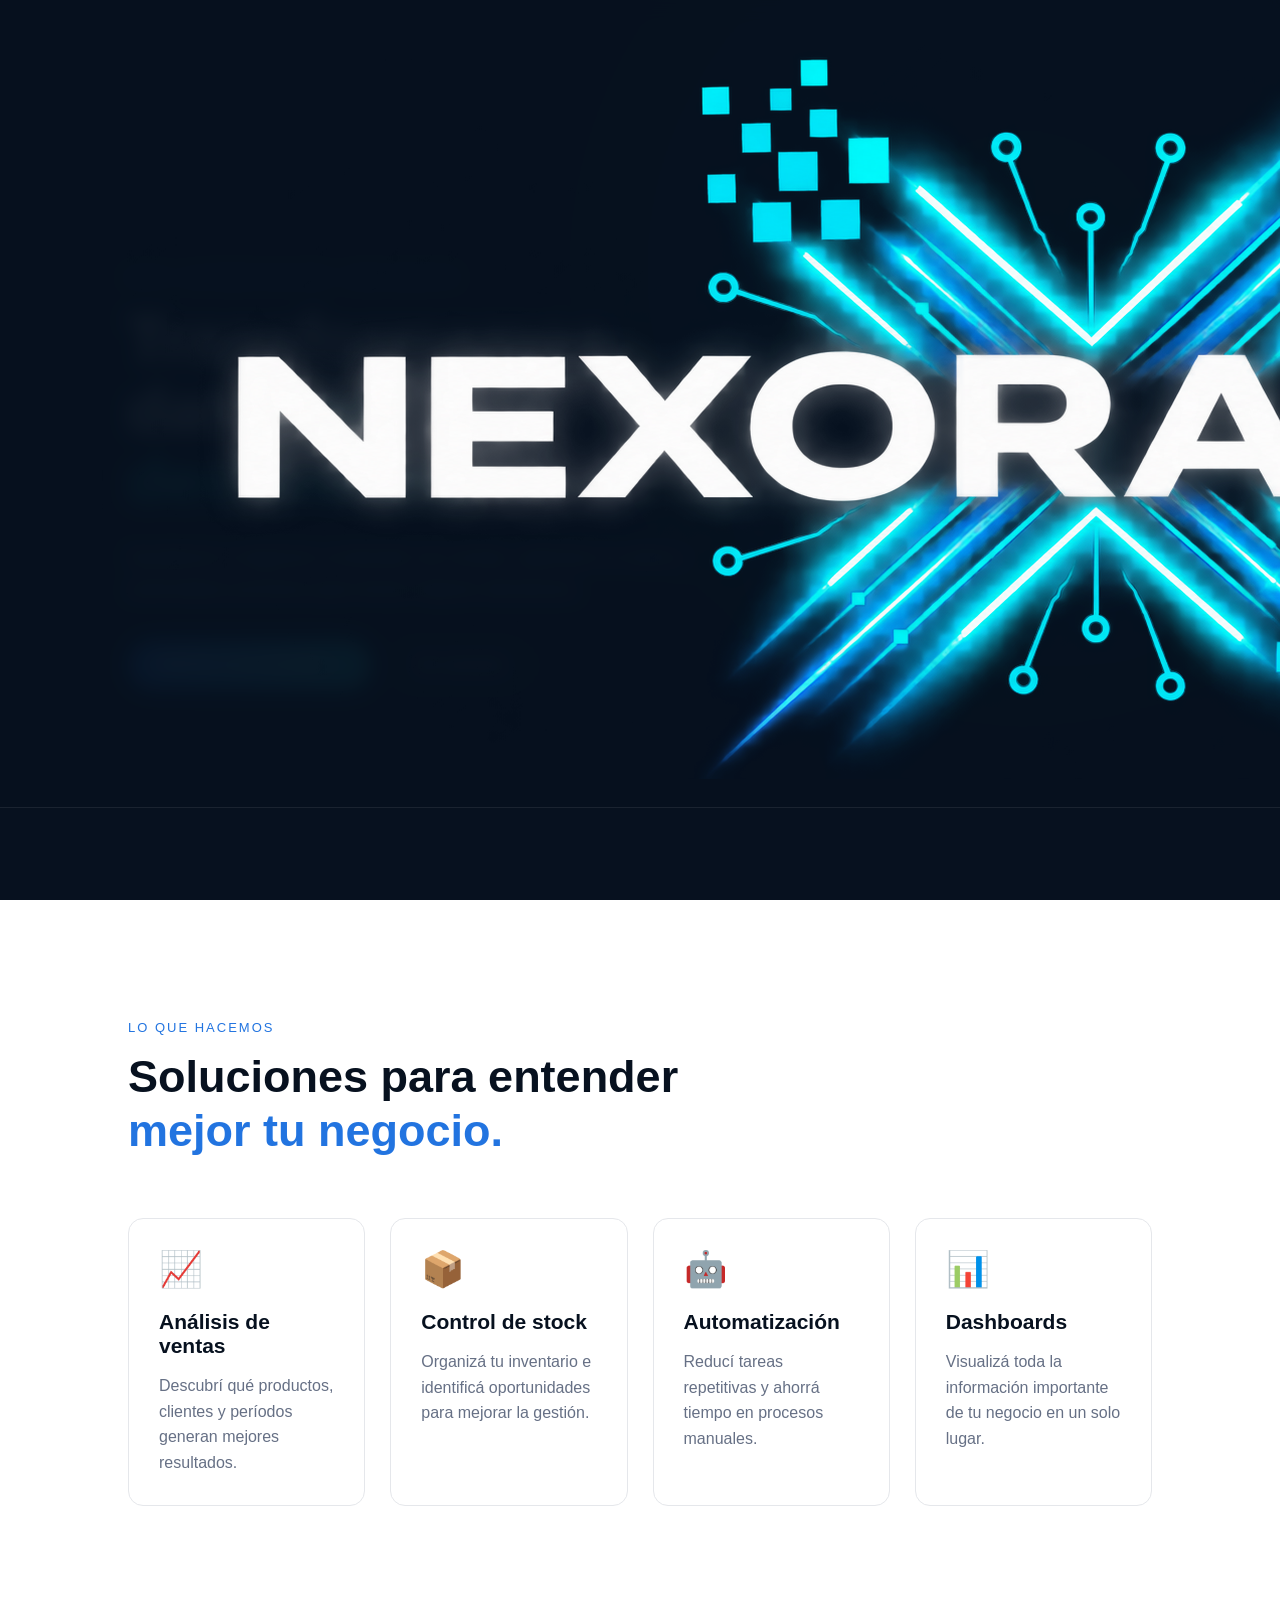
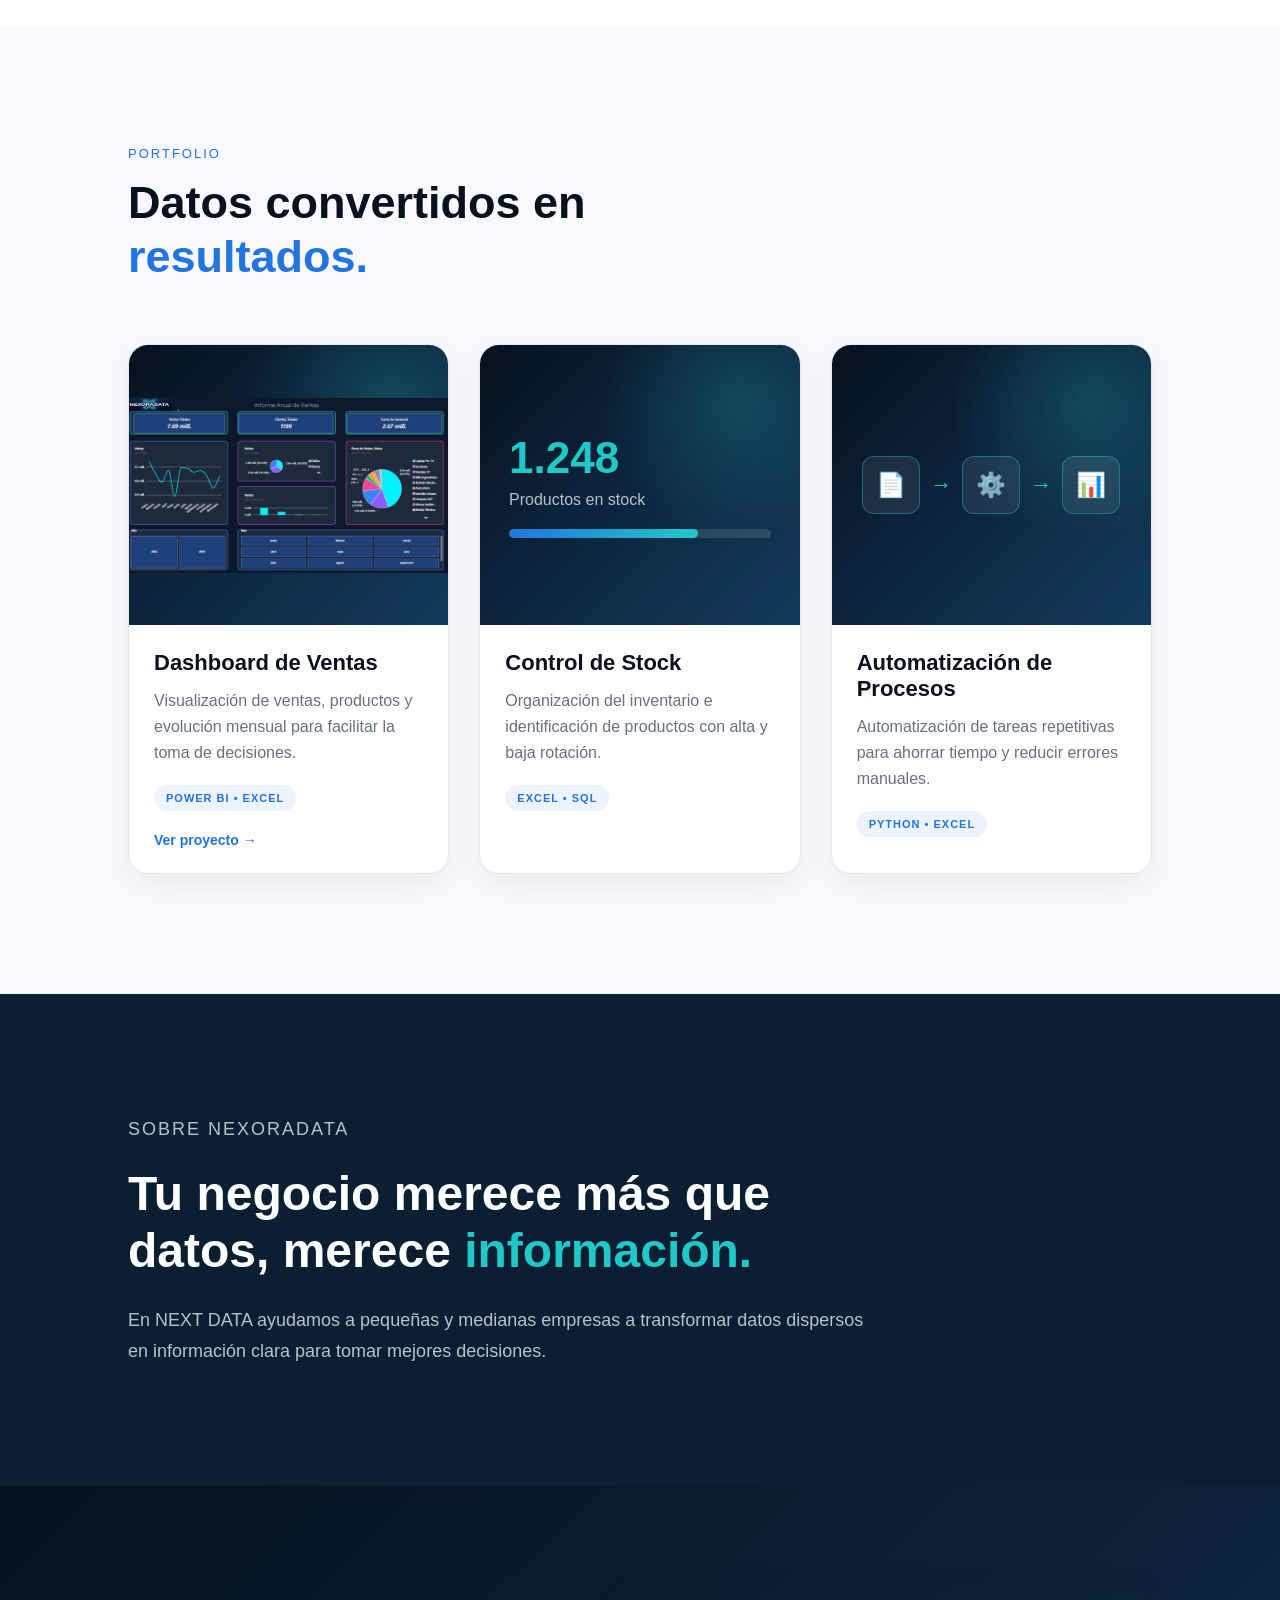
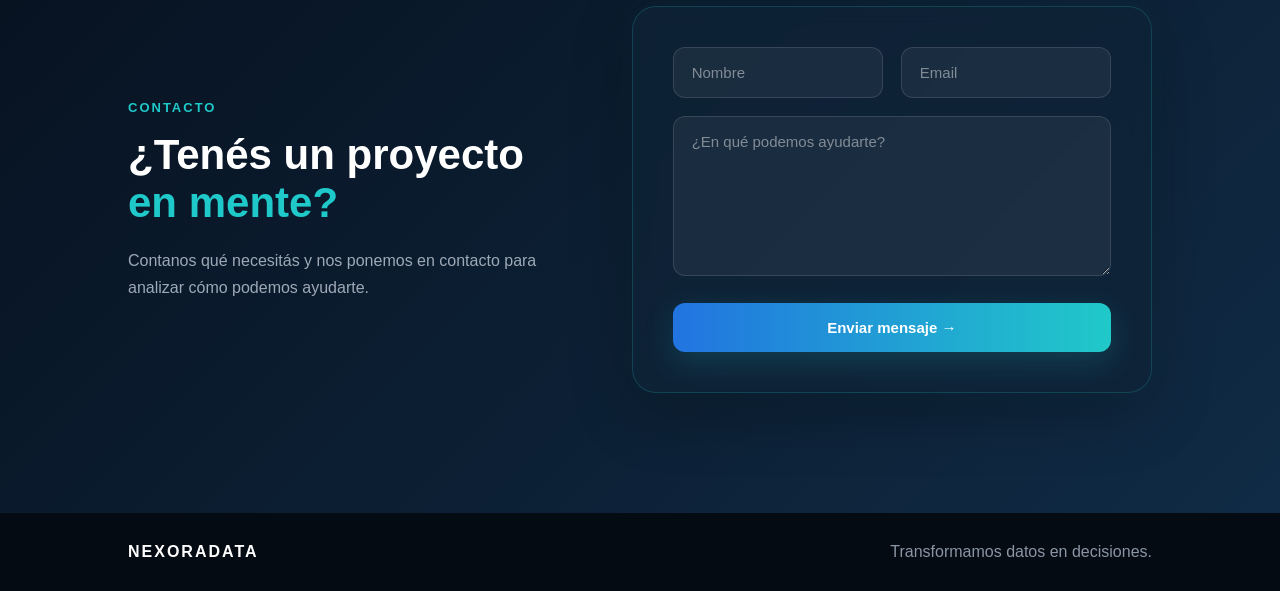
==== commit 8d655336: "Add files via upload" ====
--- a/index.html
+++ b/index.html
@@ -427,4 +427,4 @@
     });
 </script>
 
-</html>
+</html>
--- a/style.css
+++ b/style.css
@@ -1,8 +1,8 @@
-/* =========================================
-   NEXORADATA - STYLE.CSS
-   ========================================= */
-
-/* RESET */
+
+/* =========================
+   CONFIGURACIÓN GENERAL
+========================= */
+
 * {
     margin: 0;
     padding: 0;
@@ -15,379 +15,898 @@
 
 body {
     font-family: Arial, Helvetica, sans-serif;
-    background: #07111f;
+    background-color: #07111f;
     color: #ffffff;
-    line-height: 1.6;
-}
-
-/* =========================================
-   HEADER
-   ========================================= */
+}
+
+
+/* =========================
+   NAVEGACIÓN
+========================= */
 
 header {
     width: 100%;
-    min-height: 90px;
+    padding: 22px 8%;
 
     display: flex;
     align-items: center;
     justify-content: space-between;
 
-    padding: 15px 7%;
+    position: fixed;
+    top: 0;
+    left: 0;
 
     background: rgba(7, 17, 31, 0.95);
 
-    /* NO FIJO */
-    position: relative;
-
-    z-index: 10;
+    z-index: 1000;
+
+    border-bottom: 1px solid rgba(255, 255, 255, 0.08);
+
+    backdrop-filter: blur(10px);
 }
 
 .logo {
+    font-size: 24px;
+    font-weight: bold;
+    letter-spacing: 2px;
+}
+
+.logo span {
+    color: #20c9c9;
+}
+
+nav {
+    display: flex;
+    gap: 30px;
+}
+
+nav a {
+    color: #d6dce5;
+    text-decoration: none;
+    font-size: 15px;
+    transition: 0.3s;
+}
+
+nav a:hover {
+    color: #20c9c9;
+}
+
+.btn-nav {
+    text-decoration: none;
+    background: #2274e0;
+    color: white;
+    padding: 12px 22px;
+    border-radius: 30px;
+    transition: 0.3s;
+}
+
+.btn-nav:hover {
+    transform: translateY(-2px);
+    background: #20c9c9;
+}
+
+
+/* =========================
+   HERO
+========================= */
+
+.hero {
+    min-height: 100vh;
+
     display: flex;
     align-items: center;
+    justify-content: space-between;
+
+    padding: 140px 10% 80px;
+
+    gap: 60px;
+
+    background:
+        radial-gradient(
+            circle at 80% 30%,
+            rgba(32, 201, 201, 0.15),
+            transparent 40%
+        ),
+        #07111f;
+}
+
+.hero-text {
+    max-width: 600px;
+}
+
+.tag {
+    color: #20c9c9;
+    font-size: 13px;
+    letter-spacing: 2px;
+    margin-bottom: 20px;
+}
+
+.hero h1 {
+    font-size: 64px;
+    line-height: 1.1;
+    margin-bottom: 25px;
+}
+
+.hero h1 span {
+    color: #20c9c9;
+}
+
+.hero-description {
+    font-size: 19px;
+    line-height: 1.7;
+    color: #b8c2cf;
+    margin-bottom: 35px;
+}
+
+.hero-buttons {
+    display: flex;
+    gap: 15px;
+}
+
+.btn-primary {
+    display: inline-block;
+
     text-decoration: none;
-}
-
-.logo img {
-    width: 230px;
-    height: auto;
-    display: block;
-}
-
-/* =========================================
-   NAVEGACIÓN
-   ========================================= */
-
-nav {
-    display: flex;
-    align-items: center;
-    gap: 35px;
-}
-
-nav a {
-    color: #ffffff;
+
+    background: linear-gradient(
+        90deg,
+        #2274e0,
+        #20c9c9
+    );
+
+    color: white;
+
+    padding: 15px 28px;
+
+    border-radius: 30px;
+
+    transition: 0.3s;
+
+    font-weight: bold;
+}
+
+.btn-primary:hover {
+    transform: translateY(-3px);
+}
+
+.btn-secondary {
+    display: inline-block;
+
     text-decoration: none;
 
-    font-size: 15px;
-    font-weight: 500;
+    border: 1px solid rgba(255, 255, 255, 0.2);
+
+    color: white;
+
+    padding: 15px 28px;
+
+    border-radius: 30px;
 
     transition: 0.3s;
 }
 
-nav a:hover {
-    color: #20c9c9;
-}
-
-/* BOTÓN HABLEMOS */
-
-.btn-nav {
-    display: inline-block;
-
-    padding: 11px 22px;
-
-    background: #20c9c9;
-    color: #07111f;
-
-    text-decoration: none;
-
-    font-size: 14px;
-    font-weight: bold;
-
-    border-radius: 6px;
-
-    transition: 0.3s;
-}
-
-.btn-nav:hover {
-    transform: translateY(-2px);
-    opacity: 0.9;
-}
-
-/* =========================================
-   HERO
-   ========================================= */
-
-.hero {
-    min-height: 85vh;
-
+.btn-secondary:hover {
+    background: rgba(255, 255, 255, 0.08);
+}
+
+
+/* =========================
+   DASHBOARD VISUAL
+========================= */
+
+.hero-visual {
     display: flex;
     align-items: center;
     justify-content: center;
-
-    text-align: center;
-
-    /* MANTENEMOS EL ESPACIADO */
-    padding: 70px 7%;
+}
+
+.dashboard-card {
+    width: 380px;
+    height: 300px;
+
+    padding: 30px;
+
+    border-radius: 20px;
+
+    background: rgba(15, 35, 55, 0.9);
+
+    border: 1px solid rgba(32, 201, 201, 0.3);
+
+    box-shadow:
+        0 0 50px rgba(32, 201, 201, 0.15);
+}
+
+.chart-title {
+    font-size: 18px;
+    margin-bottom: 40px;
+    color: #dce5f0;
+}
+
+.chart {
+    height: 170px;
+
+    display: flex;
+    align-items: flex-end;
+    justify-content: space-between;
+
+    gap: 15px;
+}
+
+.bar {
+    width: 40px;
+
+    background: linear-gradient(
+        to top,
+        #2274e0,
+        #20c9c9
+    );
+
+    border-radius: 8px 8px 0 0;
+
+    transition: 0.3s;
+}
+
+.bar:hover {
+    transform: scaleY(1.08);
+    transform-origin: bottom;
+}
+
+.bar1 {
+    height: 45%;
+}
+
+.bar2 {
+    height: 65%;
+}
+
+.bar3 {
+    height: 40%;
+}
+
+.bar4 {
+    height: 80%;
+}
+
+.bar5 {
+    height: 70%;
+}
+
+.bar6 {
+    height: 100%;
+}
+
+
+/* =========================
+   SERVICIOS
+========================= */
+
+.services {
+    padding: 120px 10%;
+
+    background: #ffffff;
+
+    color: #07111f;
+}
+
+.section-title {
+    max-width: 650px;
+    margin-bottom: 60px;
+}
+
+.section-title p {
+    color: #2274e0;
+
+    font-size: 13px;
+
+    letter-spacing: 2px;
+
+    margin-bottom: 15px;
+}
+
+.section-title h2 {
+    font-size: 45px;
+    line-height: 1.2;
+}
+
+.section-title h2 span {
+    color: #2274e0;
+}
+
+.services-grid {
+    display: grid;
+
+    grid-template-columns: repeat(4, 1fr);
+
+    gap: 25px;
+}
+
+.service-card {
+    padding: 30px;
+
+    border-radius: 15px;
+
+    border: 1px solid #e5e7eb;
+
+    transition: 0.3s;
+}
+
+.service-card:hover {
+    transform: translateY(-8px);
+
+    box-shadow:
+        0 15px 40px rgba(0, 0, 0, 0.08);
+}
+
+.icon {
+    font-size: 35px;
+    margin-bottom: 20px;
+}
+
+.service-card h3 {
+    font-size: 21px;
+    margin-bottom: 15px;
+}
+
+.service-card p {
+    color: #667085;
+    line-height: 1.6;
+}
+
+
+/* =========================
+   NOSOTROS
+========================= */
+
+.about {
+    padding: 120px 10%;
+    background: #0b1f33;
+}
+
+.about-content {
+    max-width: 750px;
+}
+
+.about h2 {
+    font-size: 48px;
+
+    line-height: 1.2;
+
+    margin-bottom: 25px;
+}
+
+.about h2 span {
+    color: #20c9c9;
+}
+
+.about p {
+    font-size: 18px;
+
+    color: #b8c2cf;
+
+    line-height: 1.7;
+}
+
+
+/* =========================
+   PORTFOLIO
+========================= */
+
+.portfolio {
+    padding: 120px 10%;
+
+    background: #f7f9fc;
+
+    color: #07111f;
+}
+
+.portfolio-grid {
+    display: grid;
+
+    grid-template-columns: repeat(3, 1fr);
+
+    gap: 30px;
+}
+
+.portfolio-card {
+    background: #ffffff;
+
+    border-radius: 20px;
+
+    border: 1px solid #e5e7eb;
+
+    overflow: hidden;
+
+    transition:
+        transform 0.3s ease,
+        box-shadow 0.3s ease;
+
+    box-shadow:
+        0 8px 30px rgba(7, 17, 31, 0.06);
+}
+
+.portfolio-card:hover {
+    transform: translateY(-8px);
+
+    box-shadow:
+        0 20px 50px rgba(7, 17, 31, 0.14);
+}
+
+.portfolio-visual {
+    width: 100%;
+
+    height: 280px;
+
+    overflow: hidden;
+
+    border-radius: 14px 14px 0 0;
+
+    display: flex;
+
+    align-items: center;
+
+    justify-content: center;
 
     background:
         radial-gradient(
-            circle at 50% 30%,
-            rgba(32, 201, 201, 0.10),
-            transparent 45%
+            circle at 80% 20%,
+            rgba(32, 201, 201, 0.20),
+            transparent 40%
+        ),
+        linear-gradient(
+            135deg,
+            #07111f,
+            #123b5d
         );
 }
 
-.hero-content {
-    max-width: 900px;
-}
-
-.hero h1 {
-    font-size: clamp(42px, 7vw, 80px);
-
-    line-height: 1.05;
-
-    margin-bottom: 25px;
-
-    font-weight: 700;
-}
-
-.hero h1 span {
-    color: #20c9c9;
-}
-
-.hero p {
-    max-width: 700px;
-
-    margin: 0 auto 35px;
-
-    font-size: 18px;
-
-    color: #b7c2d0;
-}
-
-.hero-btn {
-    display: inline-block;
-
-    padding: 14px 28px;
-
-    background: #20c9c9;
-    color: #07111f;
-
-    text-decoration: none;
-
-    border-radius: 6px;
-
-    font-weight: bold;
-
-    transition: 0.3s;
-}
-
-.hero-btn:hover {
-    transform: translateY(-3px);
-}
-
-/* =========================================
-   SERVICIOS
-   ========================================= */
-
-.services {
-    padding: 100px 7%;
-}
-
-.section-title {
-    text-align: center;
-
-    margin-bottom: 60px;
-}
-
-.section-title h2 {
-    font-size: 40px;
-
-    margin-bottom: 15px;
-}
-
-.section-title p {
-    color: #9eabbc;
-
-    max-width: 650px;
-
-    margin: auto;
-}
-
-.services-grid {
-    display: grid;
-
-    grid-template-columns: repeat(3, 1fr);
-
-    gap: 25px;
-
-    max-width: 1200px;
-
-    margin: auto;
-}
-
-.service-card {
-    padding: 35px;
-
-    background: #0c1a2b;
-
-    border: 1px solid rgba(255, 255, 255, 0.07);
-
-    border-radius: 12px;
-
-    transition: 0.3s;
-}
-
-.service-card:hover {
-    transform: translateY(-7px);
-
-    border-color: rgba(32, 201, 201, 0.5);
-}
-
-.service-card h3 {
-    margin-bottom: 15px;
-
-    font-size: 21px;
-}
-
-.service-card p {
-    color: #aeb9c8;
-}
-
-/* =========================================
-   PORTFOLIO
-   ========================================= */
-
-.portfolio {
-    padding: 100px 7%;
-
-    background: #091522;
-}
-
-.portfolio-grid {
-    display: grid;
-
-    grid-template-columns: repeat(3, 1fr);
-
-    gap: 30px;
-
-    max-width: 1200px;
-
-    margin: auto;
-}
-
-.project-card {
-    overflow: hidden;
-
-    background: #0c1a2b;
-
-    border: 1px solid rgba(255, 255, 255, 0.07);
-
-    border-radius: 12px;
-
-    transition: 0.3s;
-}
-
-.project-card:hover {
-    transform: translateY(-7px);
-
-    border-color: rgba(32, 201, 201, 0.5);
-}
-
-.project-image {
-    width: 100%;
-    height: 210px;
-
-    overflow: hidden;
-
-    background: #101f32;
-}
-
-.project-image img {
+.portfolio-visual img {
     width: 100%;
     height: 100%;
 
-    object-fit: cover;
+    object-fit: contain;
 
     display: block;
-
-    transition: 0.4s;
-}
-
-.project-card:hover .project-image img {
-    transform: scale(1.04);
-}
-
-.project-content {
+}
+
+.portfolio-card h3 {
+    font-size: 22px;
+
+    margin: 25px 25px 12px;
+}
+
+.portfolio-card p {
+    color: #667085;
+
+    line-height: 1.6;
+
+    margin: 0 25px 20px;
+}
+
+.portfolio-tag {
+    display: inline-block;
+
+    margin: 0 25px 20px;
+
+    padding: 7px 12px;
+
+    border-radius: 20px;
+
+    background: rgba(34, 116, 224, 0.08);
+
+    color: #2274e0;
+
+    font-size: 11px;
+
+    letter-spacing: 1px;
+
+    font-weight: bold;
+}
+
+.portfolio-link {
+    display: inline-block;
+
+    margin: 0 25px 25px;
+
+    color: #2274e0;
+
+    text-decoration: none;
+
+    font-size: 14px;
+
+    font-weight: 600;
+
+    transition:
+        color 0.2s ease,
+        transform 0.2s ease;
+}
+
+.portfolio-link:hover {
+    color: #20c9c9;
+
+    transform: translateX(5px);
+}
+
+
+/* =========================
+   MINI DASHBOARD
+========================= */
+
+.mini-dashboard {
+    width: 88%;
+}
+
+.dashboard-top {
+    display: flex;
+
+    justify-content: space-between;
+
+    align-items: center;
+
+    color: white;
+
+    margin-bottom: 25px;
+}
+
+.dashboard-top span {
+    font-size: 11px;
+
+    color: #9fb6c9;
+
+    letter-spacing: 1px;
+}
+
+.dashboard-top strong {
+    font-size: 25px;
+}
+
+.mini-chart {
+    height: 100px;
+
+    display: flex;
+
+    align-items: flex-end;
+
+    justify-content: space-between;
+
+    gap: 10px;
+}
+
+.mini-bar {
+    width: 100%;
+
+    background: linear-gradient(
+        to top,
+        #2274e0,
+        #20c9c9
+    );
+
+    border-radius: 5px 5px 0 0;
+
+    transition: 0.3s;
+}
+
+.mini-bar:hover {
+    transform: scaleY(1.08);
+
+    transform-origin: bottom;
+}
+
+.b1 {
+    height: 40%;
+}
+
+.b2 {
+    height: 65%;
+}
+
+.b3 {
+    height: 50%;
+}
+
+.b4 {
+    height: 90%;
+}
+
+.b5 {
+    height: 75%;
+}
+
+
+/* =========================
+   STOCK DASHBOARD
+========================= */
+
+.stock-dashboard {
+    width: 82%;
+    color: white;
+}
+
+.stock-number {
+    font-size: 44px;
+
+    font-weight: bold;
+
+    color: #20c9c9;
+}
+
+.stock-label {
+    color: #b8c2cf;
+
+    margin-top: 8px;
+
+    margin-bottom: 20px;
+}
+
+.stock-progress {
+    width: 100%;
+
+    height: 9px;
+
+    background: rgba(255, 255, 255, 0.12);
+
+    border-radius: 20px;
+
+    overflow: hidden;
+}
+
+.progress-fill {
+    width: 72%;
+
+    height: 100%;
+
+    background: linear-gradient(
+        90deg,
+        #2274e0,
+        #20c9c9
+    );
+
+    border-radius: 20px;
+}
+
+
+/* =========================
+   AUTOMATIZACIÓN
+========================= */
+
+.automation-visual {
+    display: flex;
+
+    align-items: center;
+
+    justify-content: center;
+
+    gap: 10px;
+}
+
+.automation-box {
+    width: 58px;
+
+    height: 58px;
+
+    background: rgba(255, 255, 255, 0.08);
+
+    border: 1px solid rgba(32, 201, 201, 0.4);
+
+    border-radius: 12px;
+
+    display: flex;
+
+    align-items: center;
+
+    justify-content: center;
+
+    font-size: 24px;
+
+    transition: 0.3s;
+}
+
+.automation-box:hover {
+    transform: translateY(-5px);
+
+    background: rgba(32, 201, 201, 0.12);
+}
+
+.automation-arrow {
+    color: #20c9c9;
+
+    font-size: 22px;
+
+    font-weight: bold;
+}
+
+
+/* =========================
+   PÁGINA DE PROYECTO
+========================= */
+
+.project-detail {
+    max-width: 1200px;
+
+    margin: 0 auto;
+
+    padding: 140px 20px 80px;
+}
+
+.project-hero {
+    text-align: center;
+
+    margin-bottom: 50px;
+}
+
+.project-hero h1 {
+    font-size: 42px;
+
+    margin: 15px 0;
+}
+
+.project-hero p {
+    max-width: 750px;
+
+    margin: 0 auto;
+
+    line-height: 1.7;
+
+    color: #b8c2cf;
+}
+
+.project-dashboard {
+    width: 100%;
+
+    background: #ffffff;
+
+    border-radius: 18px;
+
+    padding: 20px;
+
+    box-shadow:
+        0 15px 40px rgba(0, 0, 0, 0.12);
+
+    margin-bottom: 50px;
+}
+
+.project-dashboard img {
+    width: 100%;
+
+    height: auto;
+
+    display: block;
+
+    border-radius: 10px;
+}
+
+.project-info {
+    display: grid;
+
+    grid-template-columns: repeat(3, 1fr);
+
+    gap: 25px;
+
+    margin-bottom: 50px;
+}
+
+.project-info > div {
     padding: 25px;
-}
-
-.project-content h3 {
-    font-size: 22px;
-
+
+    border-radius: 14px;
+
+    background: rgba(255, 255, 255, 0.05);
+
+    border: 1px solid rgba(255, 255, 255, 0.06);
+}
+
+.project-info h2 {
     margin-bottom: 10px;
 }
 
-.project-content p {
-    color: #aeb9c8;
-
-    margin-bottom: 20px;
-}
-
-.project-link {
+.project-info p {
+    line-height: 1.6;
+
+    color: #b8c2cf;
+}
+
+.project-back {
+    text-align: center;
+}
+
+.project-back a {
+    text-decoration: none;
+
+    font-weight: 600;
+
     color: #20c9c9;
-
-    text-decoration: none;
-
-    font-weight: bold;
-
-    transition: 0.3s;
-}
-
-.project-link:hover {
-    opacity: 0.75;
-}
-
-/* =========================================
-   NOSOTROS
-   ========================================= */
-
-.about {
-    padding: 100px 7%;
-}
-
-.about-content {
-    max-width: 900px;
-
-    margin: auto;
-
-    text-align: center;
-}
-
-.about-content h2 {
-    font-size: 40px;
-
-    margin-bottom: 25px;
-}
-
-.about-content p {
-    color: #aeb9c8;
-
-    font-size: 17px;
-
-    margin-bottom: 20px;
-}
-
-/* =========================================
+}
+
+
+/* =========================
    CONTACTO
-   ========================================= */
+========================= */
 
 .contact {
-    padding: 100px 7%;
-
-    background: #091522;
-}
-
-.contact-container {
-    max-width: 700px;
-
-    margin: auto;
-}
+    padding: 120px 10%;
+
+    background:
+        linear-gradient(
+            135deg,
+            #07111f,
+            #102b45
+        );
+}
+
+.contact-content {
+    max-width: 1100px;
+
+    margin: 0 auto;
+
+    display: grid;
+
+    grid-template-columns: 1fr 1.2fr;
+
+    gap: 70px;
+
+    align-items: center;
+}
+
+.contact-text {
+    text-align: left;
+}
+
+.section-tag {
+    font-size: 13px;
+
+    font-weight: 700;
+
+    letter-spacing: 2px;
+
+    color: #20c9c9;
+}
+
+.contact-text h2 {
+    font-size: 42px;
+
+    line-height: 1.15;
+
+    margin: 15px 0 20px;
+}
+
+.contact-text h2 span {
+    color: #20c9c9;
+}
+
+.contact-text p {
+    max-width: 450px;
+
+    line-height: 1.7;
+
+    color: #b8c2cf;
+
+    opacity: 0.85;
+}
+
+
+/* =========================
+   FORMULARIO
+========================= */
 
 .contact-form {
-    display: flex;
-
-    flex-direction: column;
+    padding: 40px;
+
+    border-radius: 24px;
+
+    background: rgba(15, 35, 55, 0.75);
+
+    border: 1px solid rgba(32, 201, 201, 0.20);
+
+    box-shadow:
+        0 20px 60px rgba(0, 0, 0, 0.25),
+        0 0 40px rgba(32, 201, 201, 0.05);
+
+    backdrop-filter: blur(10px);
+}
+
+.form-row {
+    display: grid;
+
+    grid-template-columns: 1fr 1fr;
 
     gap: 18px;
 }
@@ -396,24 +915,47 @@
 .contact-form textarea {
     width: 100%;
 
-    padding: 15px 17px;
-
-    background: #0c1a2b;
+    padding: 16px 18px;
+
+    margin-bottom: 18px;
+
+    border: 1px solid rgba(255, 255, 255, 0.12);
+
+    border-radius: 12px;
+
+    background: rgba(255, 255, 255, 0.055);
 
     color: #ffffff;
 
-    border: 1px solid rgba(255, 255, 255, 0.12);
-
-    border-radius: 6px;
-
     font-family: inherit;
 
+    font-size: 15px;
+
     outline: none;
+
+    transition:
+        border-color 0.25s ease,
+        background 0.25s ease,
+        box-shadow 0.25s ease,
+        transform 0.25s ease;
+}
+
+.contact-form input::placeholder,
+.contact-form textarea::placeholder {
+    color: rgba(255, 255, 255, 0.45);
 }
 
 .contact-form input:focus,
 .contact-form textarea:focus {
     border-color: #20c9c9;
+
+    background: rgba(32, 201, 201, 0.07);
+
+    box-shadow:
+        0 0 0 3px rgba(32, 201, 201, 0.08),
+        0 8px 25px rgba(0, 0, 0, 0.15);
+
+    transform: translateY(-1px);
 }
 
 .contact-form textarea {
@@ -422,138 +964,205 @@
     resize: vertical;
 }
 
-.contact-form button {
-    padding: 14px 25px;
-
-    background: #20c9c9;
-
-    color: #07111f;
+.contact-form .btn-primary {
+    width: 100%;
 
     border: none;
 
-    border-radius: 6px;
+    cursor: pointer;
+
+    font-family: inherit;
 
     font-size: 15px;
 
-    font-weight: bold;
-
-    cursor: pointer;
-
-    transition: 0.3s;
-}
-
-.contact-form button:hover {
-    transform: translateY(-2px);
-
-    opacity: 0.9;
-}
-
-/* =========================================
+    padding: 16px 25px;
+
+    border-radius: 12px;
+
+    margin-top: 5px;
+
+    background: linear-gradient(
+        90deg,
+        #2274e0,
+        #20c9c9
+    );
+
+    box-shadow:
+        0 10px 30px rgba(32, 201, 201, 0.18);
+
+    transition:
+        transform 0.25s ease,
+        box-shadow 0.25s ease;
+}
+
+.contact-form .btn-primary:hover {
+    transform: translateY(-3px);
+
+    box-shadow:
+        0 15px 35px rgba(32, 201, 201, 0.30);
+}
+
+.contact-form .btn-primary:active {
+    transform: translateY(0);
+}
+
+
+/* =========================
    FOOTER
-   ========================================= */
+========================= */
 
 footer {
-    padding: 30px 7%;
-
-    text-align: center;
-
-    background: #050d17;
-
-    color: #7f8b9b;
-
-    font-size: 14px;
-}
-
-/* =========================================
-   TABLET
-   ========================================= */
-
-@media (max-width: 900px) {
-
-    header {
-        padding: 15px 5%;
-    }
-
-    .logo img {
-        width: 190px;
-    }
-
-    nav {
-        gap: 18px;
-    }
-
-    .services-grid,
+    padding: 30px 10%;
+
+    display: flex;
+
+    justify-content: space-between;
+
+    align-items: center;
+
+    background: #050b13;
+
+    color: #8b96a5;
+}
+
+footer strong {
+    color: white;
+
+    letter-spacing: 2px;
+}
+
+
+/* =========================
+   RESPONSIVE
+========================= */
+
+@media (max-width: 1100px) {
+
     .portfolio-grid {
         grid-template-columns: repeat(2, 1fr);
     }
 
+    .services-grid {
+        grid-template-columns: repeat(2, 1fr);
+    }
+}
+
+
+@media (max-width: 900px) {
+
+    nav {
+        display: none;
+    }
+
     .hero {
-        padding: 70px 5%;
-    }
-}
-
-/* =========================================
-   CELULAR
-   ========================================= */
-
-@media (max-width: 650px) {
-
-    header {
         flex-direction: column;
 
-        gap: 20px;
-
-        padding: 20px 5%;
-    }
-
-    .logo img {
-        width: 190px;
-    }
-
-    nav {
-        flex-wrap: wrap;
-
+        text-align: center;
+
+        padding-top: 130px;
+    }
+
+    .hero-buttons {
         justify-content: center;
-
-        gap: 15px;
-    }
-
-    .btn-nav {
-        display: none;
-    }
-
-    .hero {
-        min-height: auto;
-
-        padding: 70px 5%;
     }
 
     .hero h1 {
-        font-size: 45px;
-    }
-
-    .hero p {
-        font-size: 16px;
-    }
-
-    .services,
-    .portfolio,
-    .about,
-    .contact {
-        padding: 70px 5%;
-    }
-
-    .section-title h2,
-    .about-content h2 {
-        font-size: 32px;
-    }
-
-    .services-grid,
+        font-size: 48px;
+    }
+
     .portfolio-grid {
         grid-template-columns: 1fr;
     }
 
-    .project-image {
-        height: 190px;
-    }
-}
+    .portfolio-card {
+        max-width: 600px;
+
+        margin: auto;
+
+        width: 100%;
+    }
+
+    .contact-content {
+        grid-template-columns: 1fr;
+
+        gap: 40px;
+    }
+
+    .contact-text {
+        text-align: center;
+    }
+
+    .contact-text p {
+        margin: 0 auto;
+    }
+}
+
+
+@media (max-width: 768px) {
+
+    .project-hero h1 {
+        font-size: 32px;
+    }
+
+    .project-info {
+        grid-template-columns: 1fr;
+    }
+
+    .contact {
+        padding: 90px 20px;
+    }
+
+    .contact-text h2 {
+        font-size: 32px;
+    }
+
+    .form-row {
+        grid-template-columns: 1fr;
+    }
+
+    .contact-form {
+        padding: 25px;
+    }
+}
+
+
+@media (max-width: 600px) {
+
+    .hero h1 {
+        font-size: 38px;
+    }
+
+    .dashboard-card {
+        width: 100%;
+    }
+
+    .services-grid {
+        grid-template-columns: 1fr;
+    }
+
+    .section-title h2,
+    .about h2,
+    .contact h2 {
+        font-size: 35px;
+    }
+
+    .portfolio {
+        padding: 90px 6%;
+    }
+
+    .portfolio-visual {
+        height: 230px;
+    }
+
+    .portfolio-card h3 {
+        font-size: 20px;
+    }
+
+    footer {
+        flex-direction: column;
+
+        gap: 10px;
+
+        text-align: center;
+    }
+}
